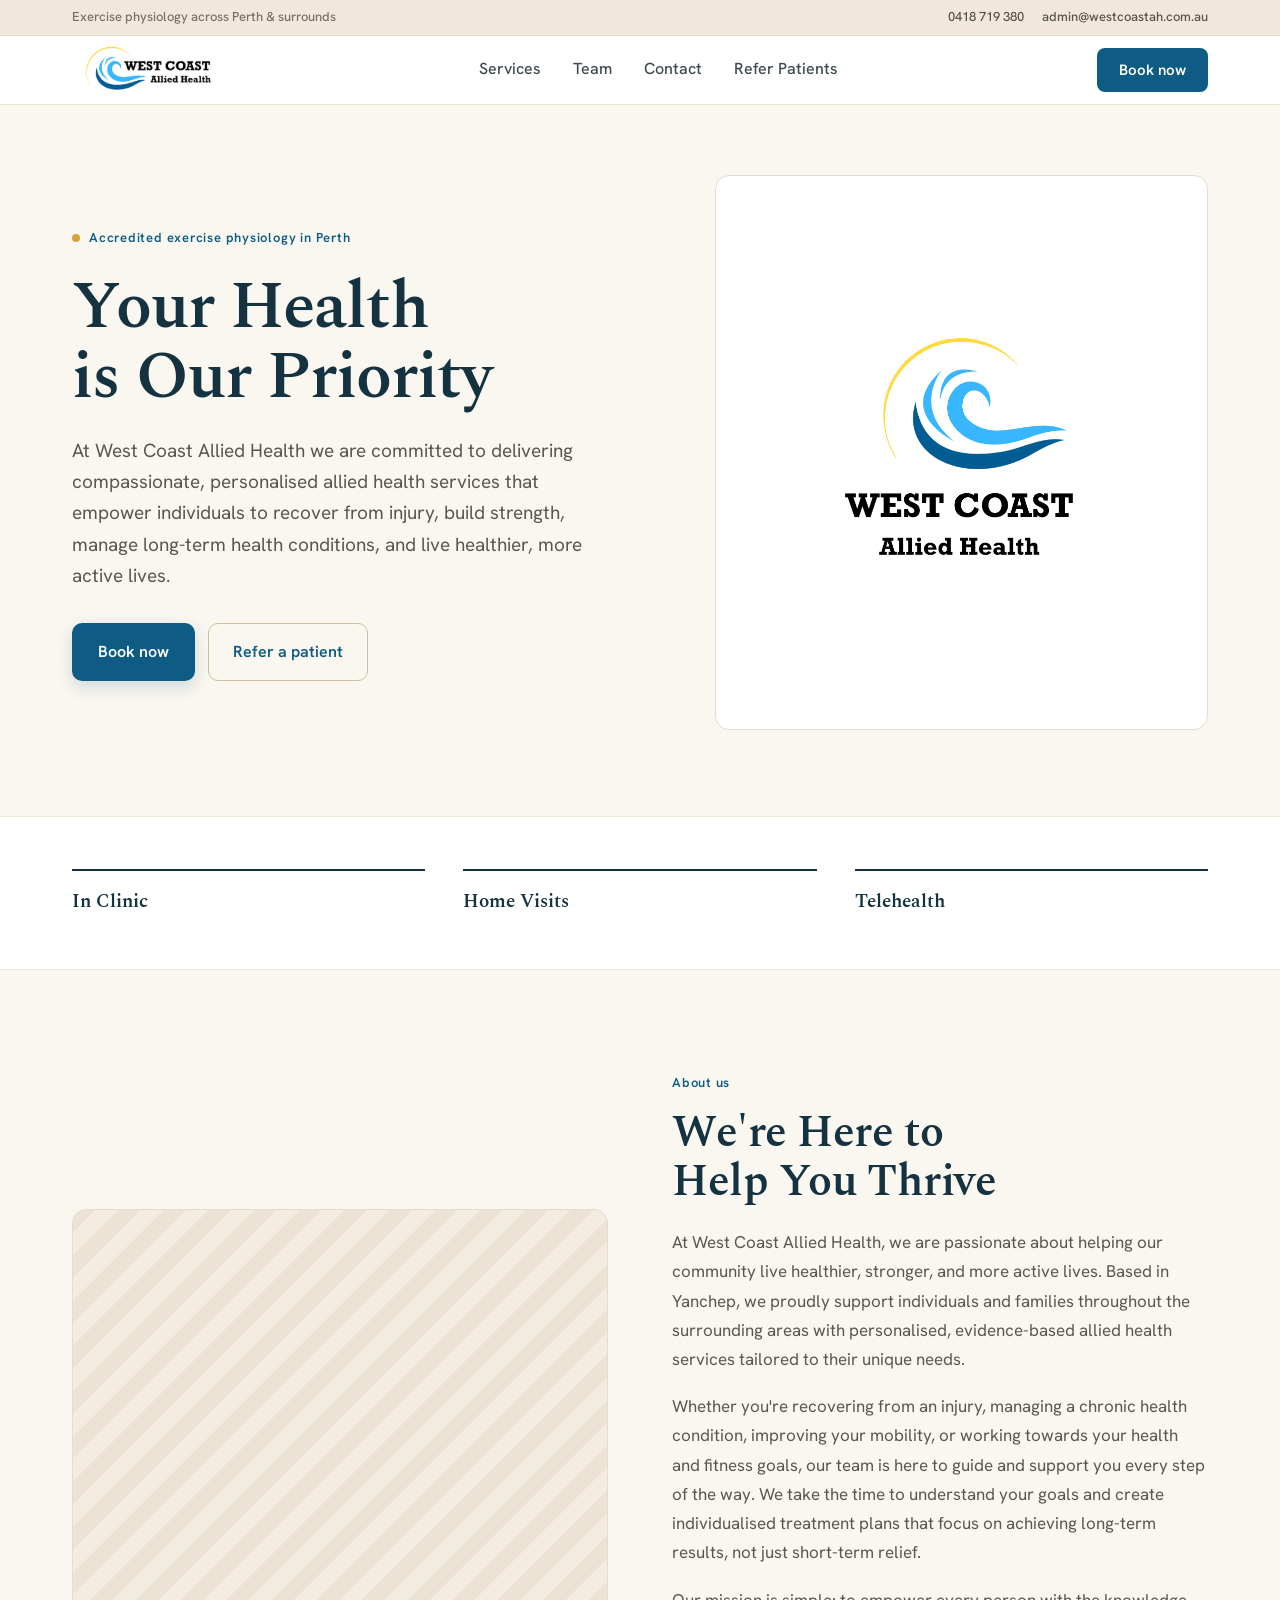
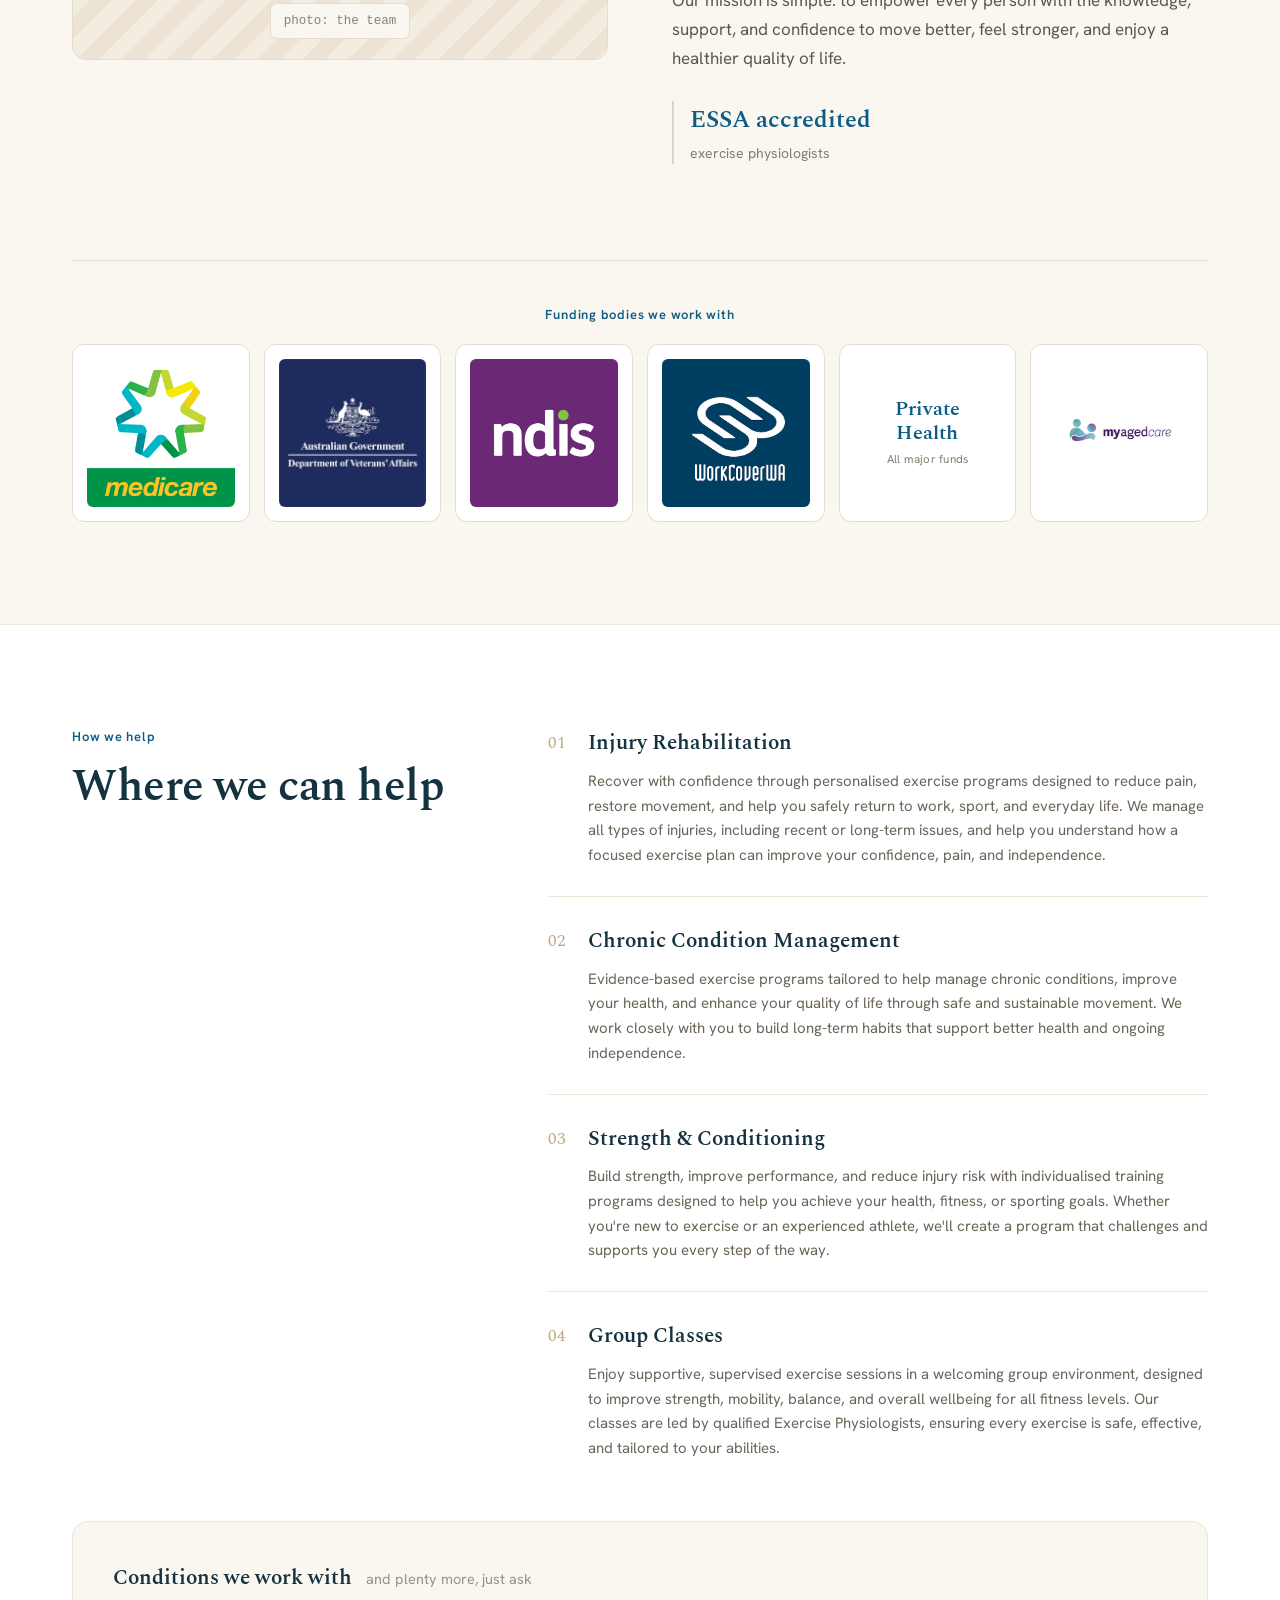
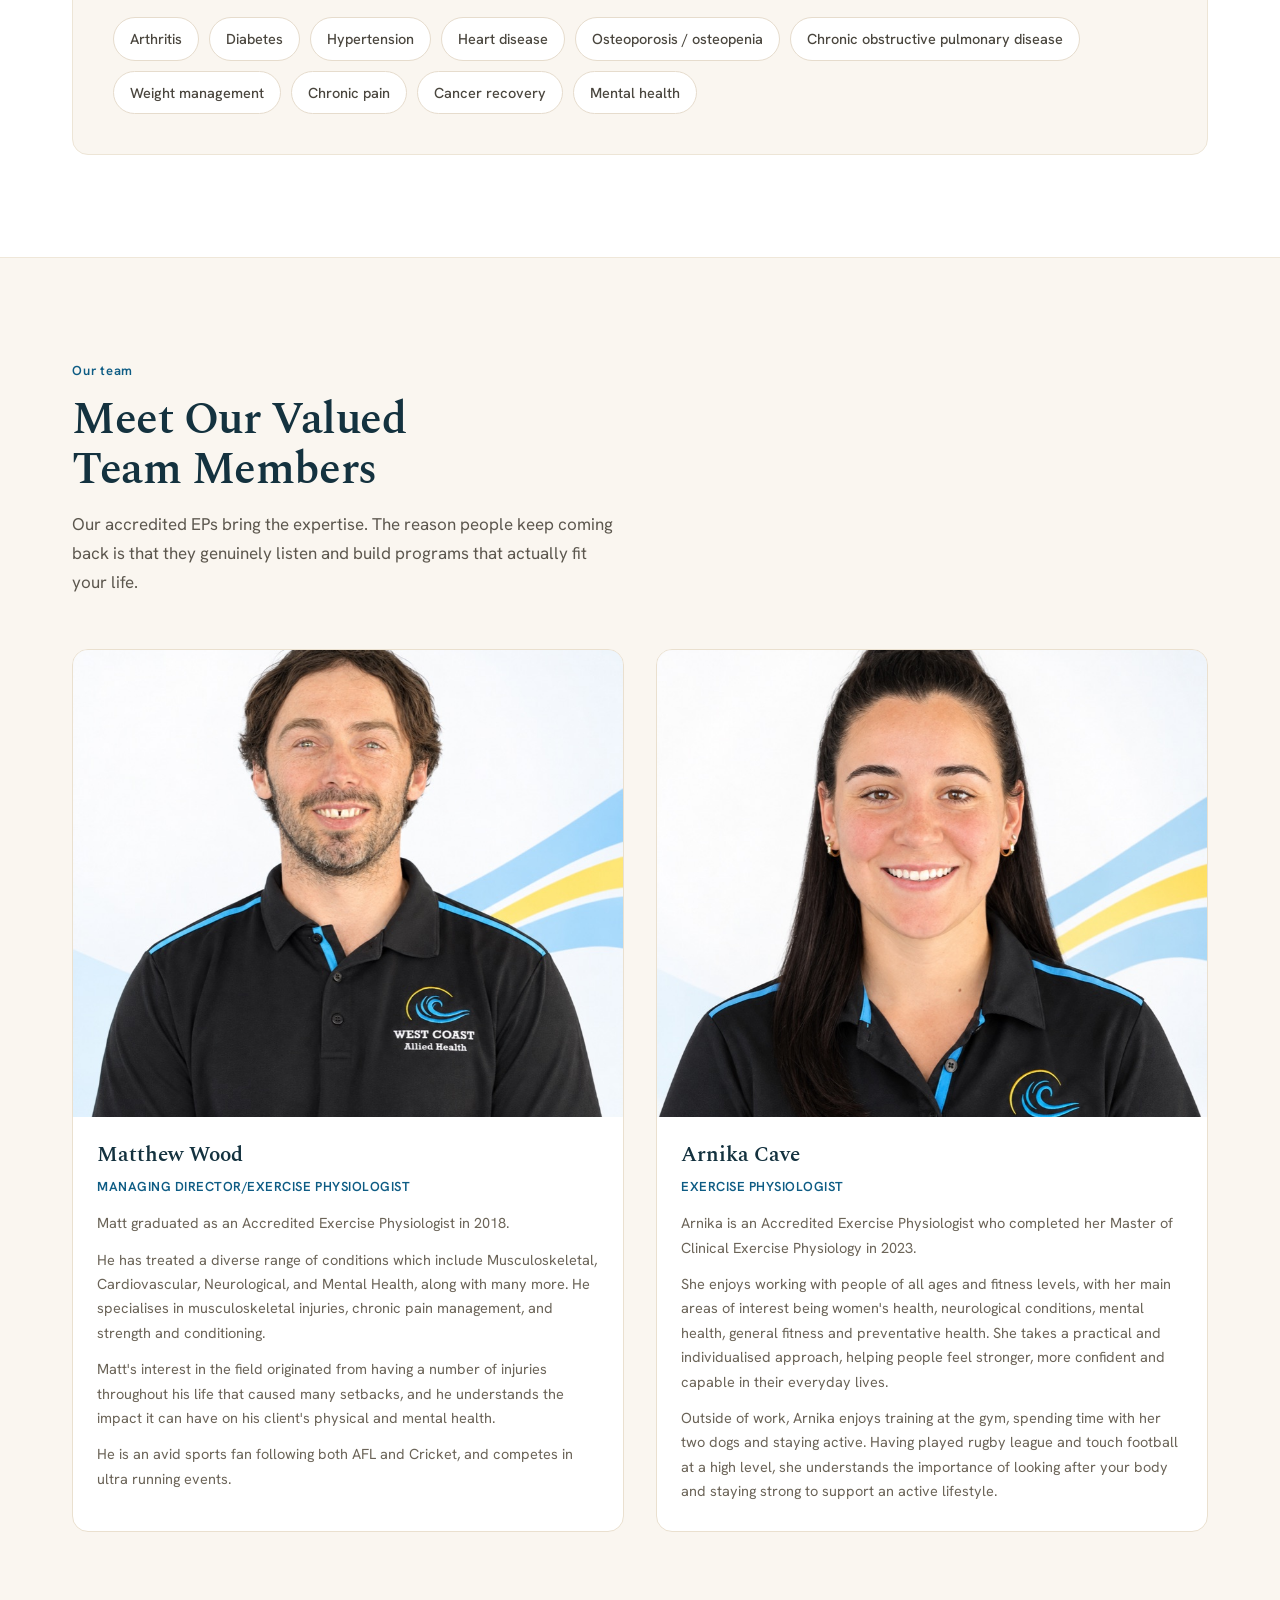
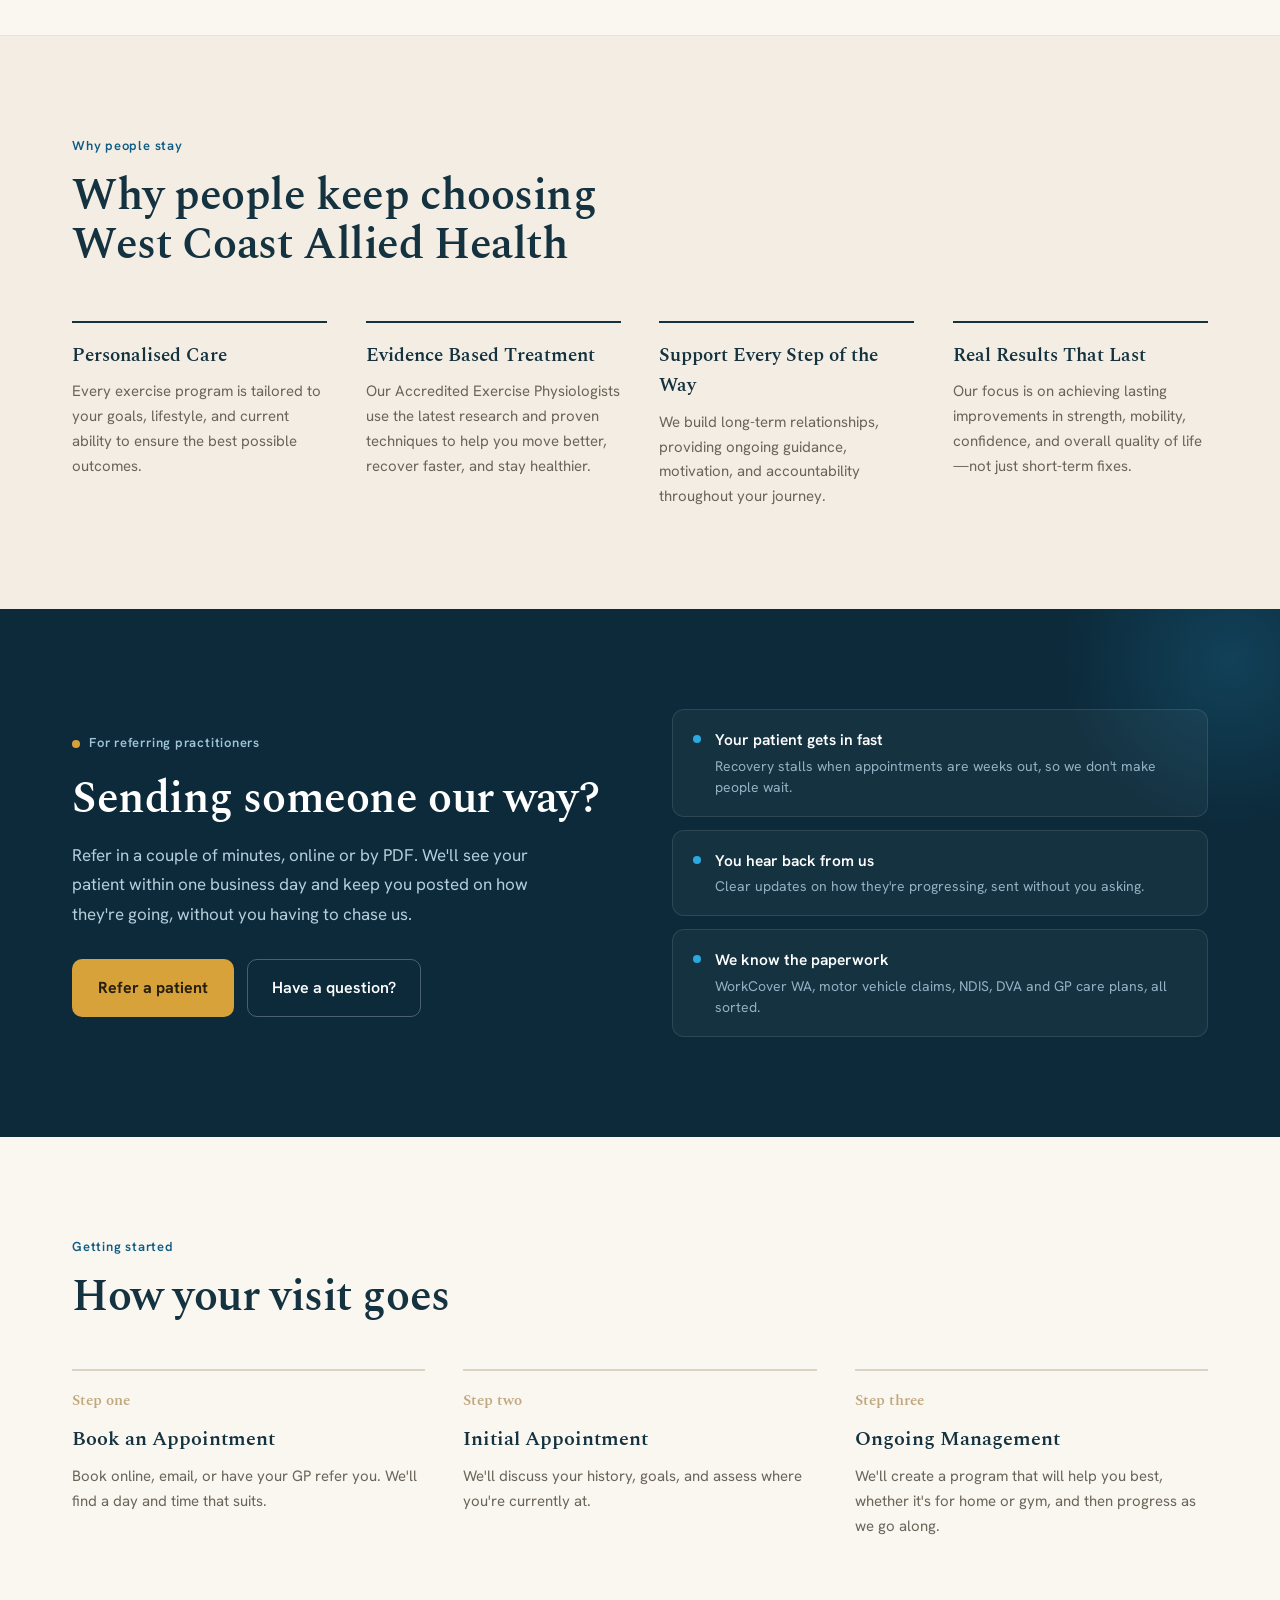
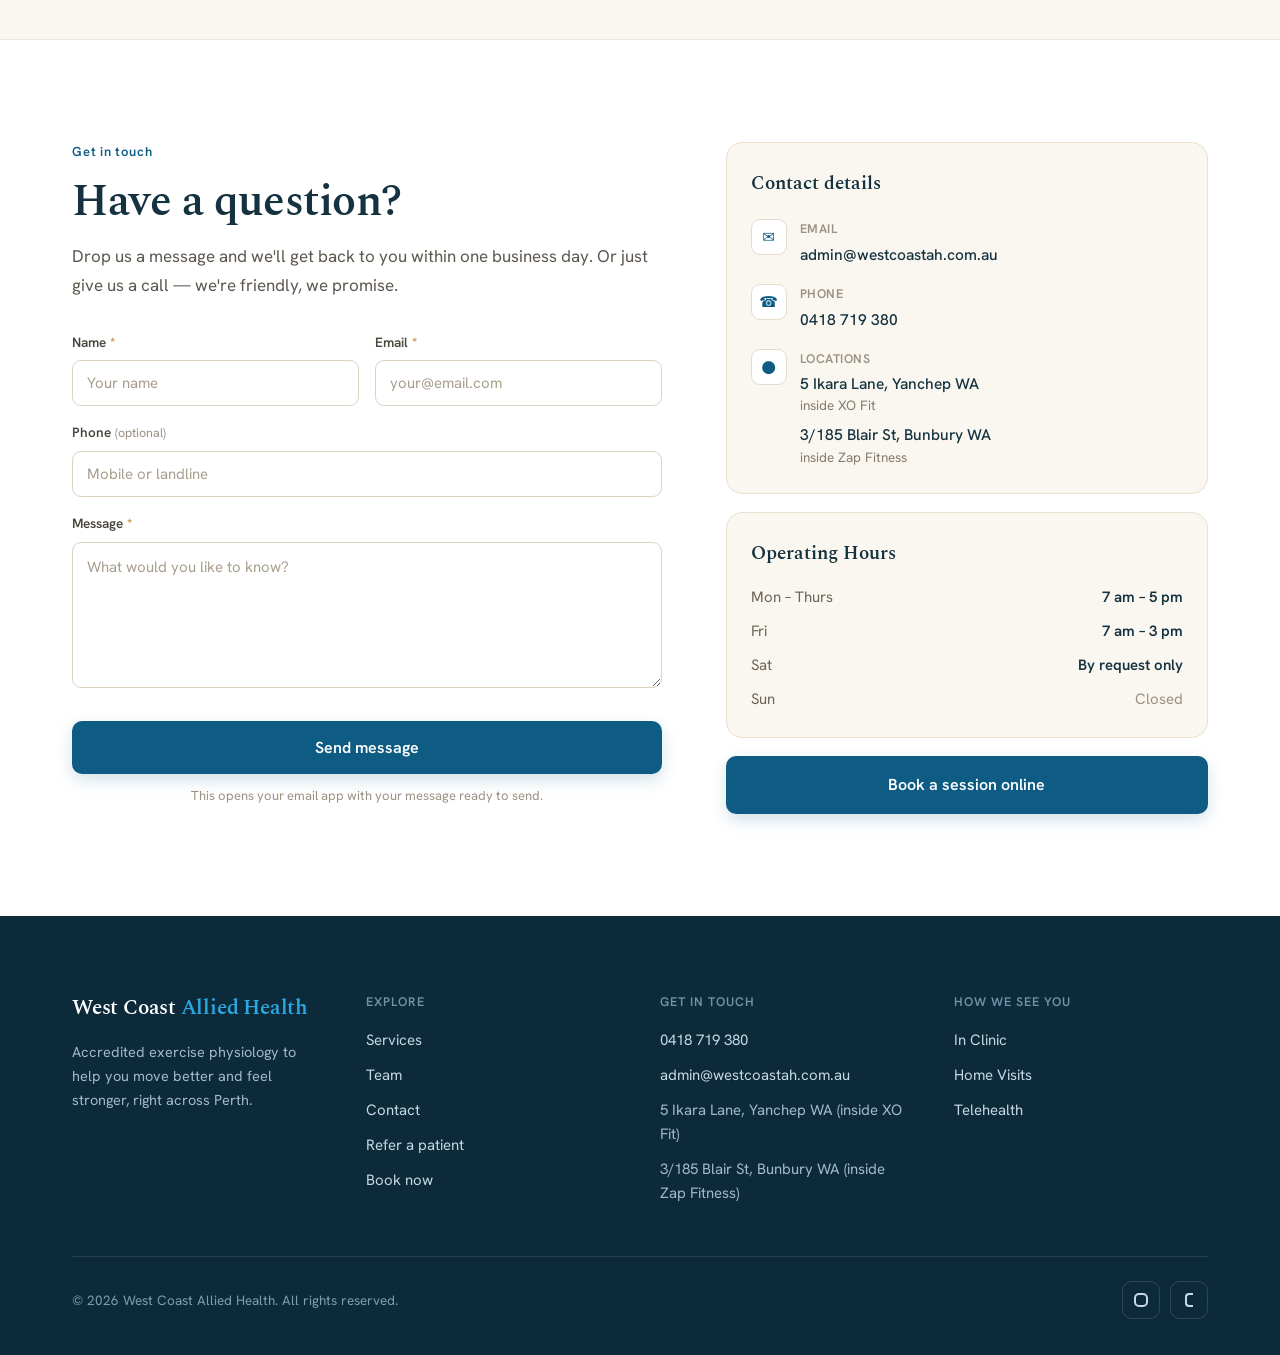
==== index.html @ 13e38021 "Add team photos, Arnika Cave's bio and updated staff titles Co-Authored-By: Claude Opus 5.5 <noreply" ====
<!DOCTYPE html>
<html lang="en">
<head>
<meta charset="utf-8">
<meta name="viewport" content="width=device-width, initial-scale=1">
<title>West Coast Allied Health | Exercise Physiology Perth</title>
<meta name="description" content="Accredited exercise physiology across Perth &amp; surrounds. Injury rehabilitation, chronic condition management, strength &amp; conditioning, and group classes. In clinic, at your place, or telehealth.">
<link rel="preconnect" href="https://fonts.googleapis.com">
<link rel="preconnect" href="https://fonts.gstatic.com" crossorigin>
<link href="https://fonts.googleapis.com/css2?family=Spectral:wght@400;500;600;700&family=Hanken+Grotesk:wght@400;500;600;700&display=swap" rel="stylesheet">
<style>
  *{box-sizing:border-box;}
  html{scroll-behavior:smooth;scroll-padding-top:100px;-webkit-text-size-adjust:100%;}
  body{margin:0;font-family:'Hanken Grotesk',system-ui,sans-serif;color:#14323F;background:#FAF6F0;line-height:1.6;overflow-x:clip;}
  ::selection{background:#E7D8BF;}

  /* ── HEADER ── */
  #site-header{position:sticky;top:0;z-index:100;background:#fff;transition:box-shadow .3s ease;}
  #site-header.scrolled{box-shadow:0 4px 28px rgba(20,40,55,.1);}

  /* Topbar */
  #topbar{background:#F0E8DA;border-bottom:1px solid #E6DCCD;overflow:hidden;max-height:38px;opacity:1;transition:max-height .35s ease,opacity .3s ease;}
  #site-header.scrolled #topbar{max-height:0;opacity:0;}
  .topbar-inner{display:flex;}
  @media(max-width:620px){.topbar-inner{justify-content:center;}.topbar-loc{display:none;}}

  /* Nav bar */
  #nav-bar{border-bottom:1px solid #EAE0CF;}
  .nav-inner{max-width:1180px;margin:0 auto;padding:0 22px;display:flex;align-items:center;justify-content:space-between;height:68px;gap:16px;}

  /* Desktop links */
  .nav-links{display:flex;align-items:center;gap:clamp(20px,2.5vw,38px);}
  .nav-link{text-decoration:none;color:#3D4A4F;font-weight:500;font-size:16px;transition:color .15s ease;position:relative;padding-bottom:3px;}
  .nav-link::after{content:'';position:absolute;bottom:0;left:0;right:0;height:2px;background:#0E5C84;transform:scaleX(0);transform-origin:left;transition:transform .2s ease;}
  .nav-link:hover{color:#0E5C84;}
  .nav-link:hover::after,.nav-link.active::after{transform:scaleX(1);}
  .nav-link.active{color:#0E5C84;font-weight:600;}

  /* Book button (desktop) */
  .nav-book-btn{display:inline-flex;align-items:center;background:#0E5C84;color:#fff !important;padding:10px 22px;border-radius:8px;font-weight:600;font-size:15px;text-decoration:none;transition:background .2s ease,transform .15s ease;white-space:nowrap;}
  .nav-book-btn:hover{background:#0B4A6B;transform:translateY(-1px);}

  /* Burger button */
  .nav-burger{display:none;flex-direction:column;justify-content:center;gap:5px;width:42px;height:42px;border:1px solid #DDD3C2;border-radius:9px;background:#FAF6F0;cursor:pointer;padding:0;transition:background .15s ease;}
  .nav-burger:hover{background:#F3ECE0;}
  .burger-bar{display:block;width:18px;height:2px;background:#14323F;border-radius:2px;margin:0 auto;transition:transform .25s cubic-bezier(.4,0,.2,1),opacity .2s ease;}
  #burger-btn[aria-expanded="true"] .burger-bar:nth-child(1){transform:translateY(7px) rotate(45deg);}
  #burger-btn[aria-expanded="true"] .burger-bar:nth-child(2){opacity:0;transform:scaleX(0);}
  #burger-btn[aria-expanded="true"] .burger-bar:nth-child(3){transform:translateY(-7px) rotate(-45deg);}

  /* Mobile dropdown menu */
  #mobile-menu{display:none;flex-direction:column;background:#fff;overflow:hidden;max-height:0;transition:max-height .38s cubic-bezier(.4,0,.2,1);}
  #mobile-menu.open{max-height:380px;}
  .mobile-link{display:block;text-decoration:none;color:#3D4A4F;font-weight:600;font-size:17px;padding:15px 22px;border-top:1px solid #F1EADD;transition:color .15s ease,background .15s ease;}
  .mobile-link:hover{color:#0E5C84;background:#FAF6F0;}
  .mobile-link.active{color:#0E5C84;}
  .mobile-book-wrap{padding:16px 22px 24px;border-top:1px solid #F1EADD;}
  .mobile-book-link{display:block;text-align:center;background:#0E5C84;color:#fff;padding:14px;border-radius:9px;font-weight:600;font-size:16px;text-decoration:none;transition:background .2s ease;}
  .mobile-book-link:hover{background:#0B4A6B;}

  @media(max-width:880px){
    .nav-links{display:none;}
    .nav-burger{display:flex;}
    .nav-book-btn{display:none;}
    #mobile-menu{display:flex;}
  }

  /* ── LAYOUT ── */
  .hero-grid{grid-template-columns:1.08fr 0.92fr;}
  @media(max-width:900px){.hero-grid{grid-template-columns:1fr;}}

  .split{grid-template-columns:1fr 1fr;}
  @media(max-width:860px){.split{grid-template-columns:1fr;}}

  .svc-grid{grid-template-columns:0.9fr 1.4fr;}
  @media(max-width:860px){.svc-grid{grid-template-columns:1fr;}}

  .contact-grid{grid-template-columns:1.1fr 0.9fr;}
  @media(max-width:820px){.contact-grid{grid-template-columns:1fr;}}

  .field-row-2{grid-template-columns:1fr 1fr;}
  @media(max-width:520px){.field-row-2{grid-template-columns:1fr;}}

  /* ── SCROLL REVEAL ── */
  .reveal{opacity:0;transform:translateY(28px);}
  .reveal.in-view{opacity:1;transform:translateY(0);transition:opacity .8s cubic-bezier(.16,.8,.24,1),transform .8s cubic-bezier(.16,.8,.24,1);}
  .reveal-item{opacity:0;transform:translateY(20px);transition:opacity .6s cubic-bezier(.16,.8,.24,1),transform .6s cubic-bezier(.16,.8,.24,1);}
  .reveal.in-view .reveal-item{opacity:1;transform:translateY(0);}
  .reveal.in-view .reveal-item:nth-child(1){transition-delay:.05s;}
  .reveal.in-view .reveal-item:nth-child(2){transition-delay:.14s;}
  .reveal.in-view .reveal-item:nth-child(3){transition-delay:.23s;}
  .reveal.in-view .reveal-item:nth-child(4){transition-delay:.32s;}
  .reveal.in-view .reveal-item:nth-child(5){transition-delay:.41s;}
  .reveal.in-view .reveal-item:nth-child(6){transition-delay:.5s;}
  @media(prefers-reduced-motion:reduce){.reveal,.reveal-item{opacity:1!important;transform:none!important;transition:none!important;}}

  /* ── INTERACTIVE CARD LIFT ── */
  .card-lift{transition:transform .28s cubic-bezier(.16,.8,.24,1),box-shadow .28s ease,border-color .28s ease;}
  .card-lift:hover{transform:translateY(-5px);box-shadow:0 16px 32px rgba(20,40,55,.1);border-color:#D9CBAE;}
  .tag-lift{transition:transform .2s ease,background .2s ease,border-color .2s ease;}
  .tag-lift:hover{transform:translateY(-2px);background:#F3ECE0;border-color:#CDBFA6;}
  .funding-grid{display:grid;grid-template-columns:repeat(6,1fr);gap:14px;}
  .funding-cell{display:flex;align-items:center;justify-content:center;aspect-ratio:1/1;padding:14px;background:#fff;border:1px solid #E6DCCD;border-radius:12px;overflow:hidden;}
  .funding-cell img{width:100%;height:100%;object-fit:contain;display:block;border-radius:6px;}
  @media(max-width:860px){.funding-grid{grid-template-columns:repeat(3,1fr);}}
  @media(max-width:480px){.funding-grid{grid-template-columns:repeat(2,1fr);gap:10px;}}
  .badge-lift{transition:transform .2s ease,box-shadow .2s ease,border-color .2s ease;}
  .badge-lift:hover{transform:translateY(-2px);box-shadow:0 8px 18px rgba(20,40,55,.08);border-color:#CDBFA6;}

  /* ── FORMS ── */
  input:focus,select:focus,textarea:focus{border-color:#0E5C84!important;box-shadow:0 0 0 3px rgba(14,92,132,.12)!important;outline:none;}
  input::placeholder,textarea::placeholder{color:#A89E8D;}

  /* ── HOVER UTILITIES ── */
  a.h-blue:hover{color:#0E5C84 !important;}
  a.h-white:hover{color:#fff !important;}
  a.h-cta-primary:hover{background:#0B4A6B !important;transform:translateY(-2px);box-shadow:0 12px 24px rgba(14,92,132,.24) !important;}
  a.h-cta-secondary:hover{background:#F3ECE0 !important;border-color:#0E5C84 !important;}
  a.h-gold-btn:hover{transform:translateY(-2px);filter:brightness(1.05);}
  a.h-ghost-dark:hover{background:rgba(255,255,255,.07) !important;border-color:rgba(255,255,255,.5) !important;}
  a.h-social:hover{background:rgba(255,255,255,.08) !important;}
  a.h-topbar-phone:hover{color:#0E5C84 !important;}
  button.h-submit:hover{background:#0B4A6B !important;transform:translateY(-1px);box-shadow:0 12px 24px rgba(14,92,132,.24) !important;}
</style>
</head>
<body>
<div id="top">

<!-- ============ SITE HEADER ============ -->
<header id="site-header">
  <div id="topbar">
    <div class="topbar-inner" style="max-width:1180px;margin:0 auto;padding:7px 22px;align-items:center;justify-content:space-between;gap:16px;font-size:13px;color:#7A7164;">
      <span class="topbar-loc" style="font-weight:500;">Exercise physiology across Perth &amp; surrounds</span>
      <span style="display:flex;gap:18px;align-items:center;"><a href="tel:0418719380" class="h-topbar-phone" style="color:#5C5347;text-decoration:none;font-weight:500;transition:color .15s ease;">0418 719 380</a><a href="mailto:admin@westcoastah.com.au" class="h-topbar-phone" style="color:#5C5347;text-decoration:none;font-weight:500;transition:color .15s ease;">admin@westcoastah.com.au</a></span>
    </div>
  </div>
  <div id="nav-bar">
    <div class="nav-inner">
      <a href="#top" style="display:flex;align-items:center;text-decoration:none;flex-shrink:0;">
        <img src="assets/logo-horizontal.png" alt="West Coast Allied Health" style="height:64px;width:auto;display:block;" />
      </a>
      <nav class="nav-links" aria-label="Site navigation">
        <a href="#services" class="nav-link">Services</a>
        <a href="#team" class="nav-link">Team</a>
        <a href="#contact" class="nav-link">Contact</a>
        <a href="refer.html" class="nav-link">Refer Patients</a>
      </nav>
      <div style="display:flex;align-items:center;gap:10px;">
        <a href="https://www.halaxy.com/book/appointment/west-coast-allied-health-yanchep/location/1312497" target="_blank" rel="noopener" class="nav-book-btn">Book now</a>
        <button id="burger-btn" aria-label="Open menu" aria-expanded="false" class="nav-burger">
          <span class="burger-bar"></span>
          <span class="burger-bar"></span>
          <span class="burger-bar"></span>
        </button>
      </div>
    </div>
  </div>
  <div id="mobile-menu" aria-hidden="true">
    <a href="#services" class="mobile-link">Services</a>
    <a href="#team" class="mobile-link">Team</a>
    <a href="#contact" class="mobile-link">Contact</a>
    <a href="refer.html" class="mobile-link">Refer Patients</a>
    <div class="mobile-book-wrap">
      <a href="https://www.halaxy.com/book/appointment/west-coast-allied-health-yanchep/location/1312497" target="_blank" rel="noopener" class="mobile-book-link">Book now</a>
    </div>
  </div>
</header>

<!-- ============ HERO ============ -->
<section style="background:#FAF6F0;">
  <div style="max-width:1180px;margin:0 auto;padding:clamp(36px,5.5vw,72px) 22px clamp(48px,7vw,86px);">
    <div class="hero-grid" style="display:grid;gap:clamp(34px,5vw,68px);align-items:center;">
      <div>
        <div style="display:inline-flex;align-items:center;gap:9px;margin-bottom:24px;">
          <span style="width:8px;height:8px;border-radius:50%;background:#D8A23A;display:block;"></span>
          <span style="font-size:13px;font-weight:600;letter-spacing:.06em;color:#0E5C84;">Accredited exercise physiology in Perth</span>
        </div>
        <h1 style="font-family:'Spectral',Georgia,serif;font-weight:600;font-size:clamp(38px,5.8vw,66px);line-height:1.06;letter-spacing:-0.015em;margin:0 0 22px;color:#14323F;text-wrap:balance;">Your Health is Our Priority</h1>
        <p style="font-size:clamp(17px,1.5vw,19px);line-height:1.65;color:#5C574E;margin:0 0 32px;max-width:520px;text-wrap:pretty;">At West Coast Allied Health we are committed to delivering compassionate, personalised allied health services that empower individuals to recover from injury, build strength, manage long-term health conditions, and live healthier, more active lives.</p>
        <div style="display:flex;flex-wrap:wrap;gap:13px;">
          <a href="https://www.halaxy.com/book/appointment/west-coast-allied-health-yanchep/location/1312497" target="_blank" rel="noopener" class="h-cta-primary" style="display:inline-flex;align-items:center;gap:9px;background:#0E5C84;color:#fff;padding:15px 26px;border-radius:10px;font-weight:600;font-size:16px;text-decoration:none;box-shadow:0 6px 16px rgba(14,92,132,.18);transition:background .2s ease,transform .15s ease,box-shadow .2s ease;">Book now</a>
          <a href="refer.html" class="h-cta-secondary" style="display:inline-flex;align-items:center;gap:9px;background:transparent;color:#0E5C84;padding:15px 24px;border-radius:10px;font-weight:600;font-size:16px;text-decoration:none;border:1px solid #CDBFA6;transition:background .2s ease,border-color .2s ease;">Refer a patient</a>
        </div>
      </div>
      <div>
        <div style="aspect-ratio:4/4.5;border-radius:14px;overflow:hidden;background:#fff;border:1px solid #E6DCCD;display:flex;align-items:center;justify-content:center;">
          <img src="assets/logo-centred.png" alt="West Coast Allied Health" style="width:64%;height:auto;display:block;" />
        </div>
      </div>
    </div>
  </div>
</section>

<!-- ============ WAYS WE SEE YOU ============ -->
<section style="background:#fff;border-top:1px solid #EFE7D9;border-bottom:1px solid #EFE7D9;">
  <div class="reveal" style="max-width:1180px;margin:0 auto;padding:clamp(34px,4.5vw,52px) 22px;display:grid;grid-template-columns:repeat(auto-fit,minmax(240px,1fr));gap:clamp(20px,3vw,44px);">
    <div class="reveal-item" style="border-top:2px solid #14323F;padding-top:16px;">
      <div style="font-family:'Spectral',Georgia,serif;font-weight:600;font-size:19px;color:#14323F;">In Clinic</div>
    </div>
    <div class="reveal-item" style="border-top:2px solid #14323F;padding-top:16px;">
      <div style="font-family:'Spectral',Georgia,serif;font-weight:600;font-size:19px;color:#14323F;">Home Visits</div>
    </div>
    <div class="reveal-item" style="border-top:2px solid #14323F;padding-top:16px;">
      <div style="font-family:'Spectral',Georgia,serif;font-weight:600;font-size:19px;color:#14323F;">Telehealth</div>
    </div>
  </div>
</section>

<!-- ============ ABOUT ============ -->
<section id="about" style="background:#FAF6F0;">
  <div class="reveal" style="max-width:1180px;margin:0 auto;padding:clamp(56px,8vw,104px) 22px;">
    <div class="split" style="display:grid;gap:clamp(36px,5vw,72px);align-items:center;">
      <div>
        <div style="aspect-ratio:5/4.2;border-radius:14px;overflow:hidden;background:repeating-linear-gradient(135deg,#ECE3D5 0 16px,#F3ECE0 16px 32px);border:1px solid #E6DCCD;display:flex;align-items:flex-end;justify-content:center;">
          <span style="font-family:ui-monospace,'SF Mono',Menlo,monospace;font-size:12.5px;color:#8C8270;background:#FAF6F0;border:1px solid #E6DCCD;padding:7px 13px;border-radius:7px;margin-bottom:20px;">photo: the team</span>
        </div>
      </div>
      <div>
        <div style="font-size:13px;font-weight:600;letter-spacing:.06em;color:#0E5C84;margin-bottom:14px;">About us</div>
        <h2 style="font-family:'Spectral',Georgia,serif;font-weight:600;font-size:clamp(29px,3.6vw,44px);line-height:1.12;letter-spacing:-0.01em;margin:0 0 22px;color:#14323F;text-wrap:balance;">We're Here to Help You Thrive</h2>
        <p style="font-size:17px;line-height:1.72;color:#5C574E;margin:0 0 18px;text-wrap:pretty;">At West Coast Allied Health, we are passionate about helping our community live healthier, stronger, and more active lives. Based in Yanchep, we proudly support individuals and families throughout the surrounding areas with personalised, evidence-based allied health services tailored to their unique needs.</p>
        <p style="font-size:17px;line-height:1.72;color:#5C574E;margin:0 0 18px;text-wrap:pretty;">Whether you're recovering from an injury, managing a chronic health condition, improving your mobility, or working towards your health and fitness goals, our team is here to guide and support you every step of the way. We take the time to understand your goals and create individualised treatment plans that focus on achieving long-term results, not just short-term relief.</p>
        <p style="font-size:17px;line-height:1.72;color:#5C574E;margin:0 0 28px;text-wrap:pretty;">Our mission is simple: to empower every person with the knowledge, support, and confidence to move better, feel stronger, and enjoy a healthier quality of life.</p>
        <div style="border-left:2px solid #DDD3C2;padding-left:16px;margin-bottom:32px;display:inline-block;"><div style="font-family:'Spectral',Georgia,serif;font-weight:600;font-size:24px;color:#0E5C84;">ESSA accredited</div><div style="font-size:14px;color:#847C6F;margin-top:2px;">exercise physiologists</div></div>
      </div>
    </div>
    <div class="reveal" style="margin-top:clamp(40px,5vw,64px);padding-top:clamp(32px,4vw,44px);border-top:1px solid #E6DCCD;">
      <div style="font-size:13px;font-weight:600;letter-spacing:.06em;color:#0E5C84;margin-bottom:18px;text-align:center;">Funding bodies we work with</div>
      <div class="funding-grid">
        <div class="funding-cell badge-lift"><img src="assets/funding/medicare.png" alt="Medicare" loading="lazy"></div>
        <div class="funding-cell badge-lift"><img src="assets/funding/dva.jpg" alt="Department of Veterans' Affairs (DVA)" loading="lazy"></div>
        <div class="funding-cell badge-lift"><img src="assets/funding/ndis.jpg" alt="NDIS" loading="lazy"></div>
        <div class="funding-cell badge-lift"><img src="assets/funding/workcover.png" alt="WorkCover WA" loading="lazy"></div>
        <div class="funding-cell badge-lift" style="flex-direction:column;gap:6px;text-align:center;"><span style="font-family:'Spectral',Georgia,serif;font-weight:600;font-size:clamp(15px,1.6vw,21px);line-height:1.15;color:#0E5C84;">Private<br>Health</span><span style="font-size:11.5px;color:#847C6F;letter-spacing:.02em;">All major funds</span></div>
        <div class="funding-cell badge-lift"><img src="assets/funding/my-aged-care.jpg" alt="My Aged Care" loading="lazy"></div>
      </div>
    </div>
  </div>
</section>

<!-- ============ SERVICES ============ -->
<section id="services" style="background:#fff;border-top:1px solid #EFE7D9;">
  <div style="max-width:1180px;margin:0 auto;padding:clamp(56px,8vw,104px) 22px;">
    <div class="svc-grid reveal" style="display:grid;gap:clamp(28px,4vw,56px);align-items:start;">
      <div>
        <div style="font-size:13px;font-weight:600;letter-spacing:.06em;color:#0E5C84;margin-bottom:14px;">How we help</div>
        <h2 style="font-family:'Spectral',Georgia,serif;font-weight:600;font-size:clamp(29px,3.6vw,44px);line-height:1.12;letter-spacing:-0.01em;margin:0;color:#14323F;text-wrap:balance;">Where we can help</h2>
      </div>
      <div class="reveal">
        <div class="reveal-item" style="display:grid;grid-template-columns:auto 1fr;gap:22px;padding:0 0 28px;border-bottom:1px solid #EDE5D6;">
          <span style="font-family:'Spectral',Georgia,serif;font-size:17px;color:#C0A87E;padding-top:3px;">01</span>
          <div><h3 style="font-family:'Spectral',Georgia,serif;font-weight:600;font-size:21px;margin:0 0 8px;color:#14323F;">Injury Rehabilitation</h3><p style="font-size:15px;line-height:1.65;color:#6B6458;margin:0;">Recover with confidence through personalised exercise programs designed to reduce pain, restore movement, and help you safely return to work, sport, and everyday life. We manage all types of injuries, including recent or long-term issues, and help you understand how a focused exercise plan can improve your confidence, pain, and independence.</p></div>
        </div>
        <div class="reveal-item" style="display:grid;grid-template-columns:auto 1fr;gap:22px;padding:28px 0;border-bottom:1px solid #EDE5D6;">
          <span style="font-family:'Spectral',Georgia,serif;font-size:17px;color:#C0A87E;padding-top:3px;">02</span>
          <div><h3 style="font-family:'Spectral',Georgia,serif;font-weight:600;font-size:21px;margin:0 0 8px;color:#14323F;">Chronic Condition Management</h3><p style="font-size:15px;line-height:1.65;color:#6B6458;margin:0;">Evidence-based exercise programs tailored to help manage chronic conditions, improve your health, and enhance your quality of life through safe and sustainable movement. We work closely with you to build long-term habits that support better health and ongoing independence.</p></div>
        </div>
        <div class="reveal-item" style="display:grid;grid-template-columns:auto 1fr;gap:22px;padding:28px 0;border-bottom:1px solid #EDE5D6;">
          <span style="font-family:'Spectral',Georgia,serif;font-size:17px;color:#C0A87E;padding-top:3px;">03</span>
          <div><h3 style="font-family:'Spectral',Georgia,serif;font-weight:600;font-size:21px;margin:0 0 8px;color:#14323F;">Strength &amp; Conditioning</h3><p style="font-size:15px;line-height:1.65;color:#6B6458;margin:0;">Build strength, improve performance, and reduce injury risk with individualised training programs designed to help you achieve your health, fitness, or sporting goals. Whether you're new to exercise or an experienced athlete, we'll create a program that challenges and supports you every step of the way.</p></div>
        </div>
        <div class="reveal-item" style="display:grid;grid-template-columns:auto 1fr;gap:22px;padding:28px 0 0;">
          <span style="font-family:'Spectral',Georgia,serif;font-size:17px;color:#C0A87E;padding-top:3px;">04</span>
          <div><h3 style="font-family:'Spectral',Georgia,serif;font-weight:600;font-size:21px;margin:0 0 8px;color:#14323F;">Group Classes</h3><p style="font-size:15px;line-height:1.65;color:#6B6458;margin:0;">Enjoy supportive, supervised exercise sessions in a welcoming group environment, designed to improve strength, mobility, balance, and overall wellbeing for all fitness levels. Our classes are led by qualified Exercise Physiologists, ensuring every exercise is safe, effective, and tailored to your abilities.</p></div>
        </div>
      </div>
    </div>
    <div class="reveal" style="margin-top:clamp(44px,5vw,60px);background:#FAF6F0;border:1px solid #EDE5D6;border-radius:16px;padding:clamp(28px,4vw,40px);">
      <div style="display:flex;flex-wrap:wrap;align-items:baseline;gap:6px 14px;margin-bottom:22px;">
        <h3 style="font-family:'Spectral',Georgia,serif;font-weight:600;font-size:21px;margin:0;color:#14323F;">Conditions we work with</h3>
        <span style="font-size:14.5px;color:#9A9183;">and plenty more, just ask</span>
      </div>
      <div style="display:flex;flex-wrap:wrap;gap:10px;">
        <span class="tag-lift" style="background:#fff;border:1px solid #E6DCCD;color:#4A463E;font-size:14.5px;font-weight:500;padding:9px 16px;border-radius:100px;display:inline-block;">Arthritis</span>
        <span class="tag-lift" style="background:#fff;border:1px solid #E6DCCD;color:#4A463E;font-size:14.5px;font-weight:500;padding:9px 16px;border-radius:100px;display:inline-block;">Diabetes</span>
        <span class="tag-lift" style="background:#fff;border:1px solid #E6DCCD;color:#4A463E;font-size:14.5px;font-weight:500;padding:9px 16px;border-radius:100px;display:inline-block;">Hypertension</span>
        <span class="tag-lift" style="background:#fff;border:1px solid #E6DCCD;color:#4A463E;font-size:14.5px;font-weight:500;padding:9px 16px;border-radius:100px;display:inline-block;">Heart disease</span>
        <span class="tag-lift" style="background:#fff;border:1px solid #E6DCCD;color:#4A463E;font-size:14.5px;font-weight:500;padding:9px 16px;border-radius:100px;display:inline-block;">Osteoporosis / osteopenia</span>
        <span class="tag-lift" style="background:#fff;border:1px solid #E6DCCD;color:#4A463E;font-size:14.5px;font-weight:500;padding:9px 16px;border-radius:100px;display:inline-block;">Chronic obstructive pulmonary disease</span>
        <span class="tag-lift" style="background:#fff;border:1px solid #E6DCCD;color:#4A463E;font-size:14.5px;font-weight:500;padding:9px 16px;border-radius:100px;display:inline-block;">Weight management</span>
        <span class="tag-lift" style="background:#fff;border:1px solid #E6DCCD;color:#4A463E;font-size:14.5px;font-weight:500;padding:9px 16px;border-radius:100px;display:inline-block;">Chronic pain</span>
        <span class="tag-lift" style="background:#fff;border:1px solid #E6DCCD;color:#4A463E;font-size:14.5px;font-weight:500;padding:9px 16px;border-radius:100px;display:inline-block;">Cancer recovery</span>
        <span class="tag-lift" style="background:#fff;border:1px solid #E6DCCD;color:#4A463E;font-size:14.5px;font-weight:500;padding:9px 16px;border-radius:100px;display:inline-block;">Mental health</span>
      </div>
    </div>
  </div>
</section>

<!-- ============ TEAM ============ -->
<section id="team" style="background:#FAF6F0;border-top:1px solid #EFE7D9;">
  <div style="max-width:1180px;margin:0 auto;padding:clamp(56px,8vw,104px) 22px;">
    <div class="reveal" style="max-width:560px;margin-bottom:clamp(34px,5vw,52px);">
      <div style="font-size:13px;font-weight:600;letter-spacing:.06em;color:#0E5C84;margin-bottom:14px;">Our team</div>
      <h2 style="font-family:'Spectral',Georgia,serif;font-weight:600;font-size:clamp(29px,3.6vw,44px);line-height:1.12;letter-spacing:-0.01em;margin:0 0 16px;color:#14323F;text-wrap:balance;">Meet Our Valued Team Members</h2>
      <p style="font-size:17px;line-height:1.7;color:#5C574E;margin:0;text-wrap:pretty;">Our accredited EPs bring the expertise. The reason people keep coming back is that they genuinely listen and build programs that actually fit your life.</p>
    </div>
    <div class="reveal" style="display:grid;grid-template-columns:repeat(auto-fit,minmax(280px,1fr));gap:clamp(20px,3vw,32px);">
      <!-- EP Card 1 -->
      <div class="reveal-item card-lift" style="background:#fff;border:1px solid #EAE0CF;border-radius:16px;overflow:hidden;">
        <div style="aspect-ratio:4/3.4;background:#ECE3D5;">
          <img src="assets/team/matthew-wood.jpg" alt="Matthew Wood, Managing Director and Exercise Physiologist" loading="lazy" style="display:block;width:100%;height:100%;object-fit:cover;object-position:center 20%;">
        </div>
        <div style="padding:22px 24px 28px;">
          <div style="font-family:'Spectral',Georgia,serif;font-weight:600;font-size:21px;color:#14323F;margin-bottom:4px;">Matthew Wood</div>
          <div style="font-size:13px;font-weight:600;letter-spacing:.04em;color:#0E5C84;text-transform:uppercase;margin-bottom:14px;">Managing Director/Exercise Physiologist</div>
          <p style="font-size:14.5px;line-height:1.68;color:#6B6458;margin:0 0 12px;">Matt graduated as an Accredited Exercise Physiologist in 2018.</p>
          <p style="font-size:14.5px;line-height:1.68;color:#6B6458;margin:0 0 12px;">He has treated a diverse range of conditions which include Musculoskeletal, Cardiovascular, Neurological, and Mental Health, along with many more. He specialises in musculoskeletal injuries, chronic pain management, and strength and conditioning.</p>
          <p style="font-size:14.5px;line-height:1.68;color:#6B6458;margin:0 0 12px;">Matt's interest in the field originated from having a number of injuries throughout his life that caused many setbacks, and he understands the impact it can have on his client's physical and mental health.</p>
          <p style="font-size:14.5px;line-height:1.68;color:#6B6458;margin:0;">He is an avid sports fan following both AFL and Cricket, and competes in ultra running events.</p>
        </div>
      </div>
      <!-- EP Card 2 -->
      <div class="reveal-item card-lift" style="background:#fff;border:1px solid #EAE0CF;border-radius:16px;overflow:hidden;">
        <div style="aspect-ratio:4/3.4;background:#ECE3D5;">
          <img src="assets/team/arnika-cave.jpg" alt="Arnika Cave, Exercise Physiologist" loading="lazy" style="display:block;width:100%;height:100%;object-fit:cover;object-position:center 20%;">
        </div>
        <div style="padding:22px 24px 28px;">
          <div style="font-family:'Spectral',Georgia,serif;font-weight:600;font-size:21px;color:#14323F;margin-bottom:4px;">Arnika Cave</div>
          <div style="font-size:13px;font-weight:600;letter-spacing:.04em;color:#0E5C84;text-transform:uppercase;margin-bottom:14px;">Exercise Physiologist</div>
          <p style="font-size:14.5px;line-height:1.68;color:#6B6458;margin:0 0 12px;">Arnika is an Accredited Exercise Physiologist who completed her Master of Clinical Exercise Physiology in 2023.</p>
          <p style="font-size:14.5px;line-height:1.68;color:#6B6458;margin:0 0 12px;">She enjoys working with people of all ages and fitness levels, with her main areas of interest being women's health, neurological conditions, mental health, general fitness and preventative health. She takes a practical and individualised approach, helping people feel stronger, more confident and capable in their everyday lives.</p>
          <p style="font-size:14.5px;line-height:1.68;color:#6B6458;margin:0;">Outside of work, Arnika enjoys training at the gym, spending time with her two dogs and staying active. Having played rugby league and touch football at a high level, she understands the importance of looking after your body and staying strong to support an active lifestyle.</p>
        </div>
      </div>
    </div>
  </div>
</section>

<!-- ============ WHY PEOPLE STICK WITH US ============ -->
<section style="background:#F3EDE3;border-top:1px solid #EAE1D2;">
  <div style="max-width:1180px;margin:0 auto;padding:clamp(56px,8vw,100px) 22px;">
    <div class="reveal" style="max-width:560px;margin-bottom:clamp(34px,5vw,52px);">
      <div style="font-size:13px;font-weight:600;letter-spacing:.06em;color:#0E5C84;margin-bottom:14px;">Why people stay</div>
      <h2 style="font-family:'Spectral',Georgia,serif;font-weight:600;font-size:clamp(29px,3.6vw,44px);line-height:1.12;letter-spacing:-0.01em;margin:0;color:#14323F;text-wrap:balance;">Why people keep choosing West Coast Allied Health</h2>
    </div>
    <div class="reveal" style="display:grid;grid-template-columns:repeat(auto-fit,minmax(250px,1fr));gap:clamp(24px,3vw,40px);">
      <div class="reveal-item card-lift" style="border-top:2px solid #14323F;padding-top:18px;"><h3 style="font-family:'Spectral',Georgia,serif;font-weight:600;font-size:19px;margin:0 0 8px;color:#14323F;">Personalised Care</h3><p style="font-size:15px;line-height:1.65;color:#6B6458;margin:0;">Every exercise program is tailored to your goals, lifestyle, and current ability to ensure the best possible outcomes.</p></div>
      <div class="reveal-item card-lift" style="border-top:2px solid #14323F;padding-top:18px;"><h3 style="font-family:'Spectral',Georgia,serif;font-weight:600;font-size:19px;margin:0 0 8px;color:#14323F;">Evidence Based Treatment</h3><p style="font-size:15px;line-height:1.65;color:#6B6458;margin:0;">Our Accredited Exercise Physiologists use the latest research and proven techniques to help you move better, recover faster, and stay healthier.</p></div>
      <div class="reveal-item card-lift" style="border-top:2px solid #14323F;padding-top:18px;"><h3 style="font-family:'Spectral',Georgia,serif;font-weight:600;font-size:19px;margin:0 0 8px;color:#14323F;">Support Every Step of the Way</h3><p style="font-size:15px;line-height:1.65;color:#6B6458;margin:0;">We build long-term relationships, providing ongoing guidance, motivation, and accountability throughout your journey.</p></div>
      <div class="reveal-item card-lift" style="border-top:2px solid #14323F;padding-top:18px;"><h3 style="font-family:'Spectral',Georgia,serif;font-weight:600;font-size:19px;margin:0 0 8px;color:#14323F;">Real Results That Last</h3><p style="font-size:15px;line-height:1.65;color:#6B6458;margin:0;">Our focus is on achieving lasting improvements in strength, mobility, confidence, and overall quality of life—not just short-term fixes.</p></div>
    </div>
  </div>
</section>

<!-- ============ REFER A PATIENT ============ -->
<section id="refer" style="background:#0C2A3A;position:relative;overflow:hidden;">
  <div style="position:absolute;top:-120px;right:-120px;width:340px;height:340px;border-radius:50%;background:radial-gradient(circle,rgba(43,168,224,.18),transparent 70%);"></div>
  <div class="reveal" style="max-width:1180px;margin:0 auto;padding:clamp(54px,8vw,100px) 22px;position:relative;">
    <div class="split" style="display:grid;gap:clamp(36px,5vw,64px);align-items:center;">
      <div>
        <div style="display:inline-flex;align-items:center;gap:9px;margin-bottom:20px;">
          <span style="width:8px;height:8px;border-radius:50%;background:#D8A23A;display:block;"></span>
          <span style="font-size:13px;font-weight:600;letter-spacing:.06em;color:#9FC4D6;">For referring practitioners</span>
        </div>
        <h2 style="font-family:'Spectral',Georgia,serif;font-weight:600;font-size:clamp(29px,3.6vw,44px);line-height:1.12;letter-spacing:-0.01em;margin:0 0 18px;color:#fff;text-wrap:balance;">Sending someone our way?</h2>
        <p style="font-size:17px;line-height:1.72;color:#B6CEDB;margin:0 0 30px;max-width:480px;text-wrap:pretty;">Refer in a couple of minutes, online or by PDF. We'll see your patient within one business day and keep you posted on how they're going, without you having to chase us.</p>
        <div style="display:flex;flex-wrap:wrap;gap:13px;">
          <a href="refer.html" class="h-gold-btn" style="display:inline-flex;align-items:center;gap:9px;background:#D8A23A;color:#27200F;padding:15px 26px;border-radius:10px;font-weight:700;font-size:16px;text-decoration:none;transition:transform .15s ease,filter .2s ease;">Refer a patient</a>
          <a href="#contact" class="h-ghost-dark" style="display:inline-flex;align-items:center;gap:9px;background:transparent;color:#fff;padding:15px 24px;border-radius:10px;font-weight:600;font-size:16px;text-decoration:none;border:1px solid rgba(255,255,255,.26);transition:background .2s ease,border-color .2s ease;">Have a question?</a>
        </div>
      </div>
      <div class="reveal" style="display:flex;flex-direction:column;gap:13px;">
        <div class="reveal-item badge-lift" style="display:flex;align-items:flex-start;gap:14px;background:rgba(255,255,255,.04);border:1px solid rgba(255,255,255,.1);border-radius:12px;padding:18px 20px;"><span style="width:8px;height:8px;border-radius:50%;background:#2BA8E0;margin-top:7px;flex-shrink:0;display:block;"></span><div><div style="color:#fff;font-weight:600;font-size:15.5px;">Your patient gets in fast</div><div style="color:#92B2C3;font-size:14px;margin-top:3px;line-height:1.5;">Recovery stalls when appointments are weeks out, so we don't make people wait.</div></div></div>
        <div class="reveal-item badge-lift" style="display:flex;align-items:flex-start;gap:14px;background:rgba(255,255,255,.04);border:1px solid rgba(255,255,255,.1);border-radius:12px;padding:18px 20px;"><span style="width:8px;height:8px;border-radius:50%;background:#2BA8E0;margin-top:7px;flex-shrink:0;display:block;"></span><div><div style="color:#fff;font-weight:600;font-size:15.5px;">You hear back from us</div><div style="color:#92B2C3;font-size:14px;margin-top:3px;line-height:1.5;">Clear updates on how they're progressing, sent without you asking.</div></div></div>
        <div class="reveal-item badge-lift" style="display:flex;align-items:flex-start;gap:14px;background:rgba(255,255,255,.04);border:1px solid rgba(255,255,255,.1);border-radius:12px;padding:18px 20px;"><span style="width:8px;height:8px;border-radius:50%;background:#2BA8E0;margin-top:7px;flex-shrink:0;display:block;"></span><div><div style="color:#fff;font-weight:600;font-size:15.5px;">We know the paperwork</div><div style="color:#92B2C3;font-size:14px;margin-top:3px;line-height:1.5;">WorkCover WA, motor vehicle claims, NDIS, DVA and GP care plans, all sorted.</div></div></div>
      </div>
    </div>
  </div>
</section>

<!-- ============ WHAT TO EXPECT ============ -->
<section style="background:#FAF6F0;">
  <div style="max-width:1180px;margin:0 auto;padding:clamp(56px,8vw,100px) 22px;">
    <div class="reveal" style="max-width:540px;margin-bottom:clamp(34px,5vw,48px);">
      <div style="font-size:13px;font-weight:600;letter-spacing:.06em;color:#0E5C84;margin-bottom:14px;">Getting started</div>
      <h2 style="font-family:'Spectral',Georgia,serif;font-weight:600;font-size:clamp(29px,3.6vw,44px);line-height:1.12;letter-spacing:-0.01em;margin:0;color:#14323F;text-wrap:balance;">How your visit goes</h2>
    </div>
    <div class="reveal" style="display:grid;grid-template-columns:repeat(auto-fit,minmax(258px,1fr));gap:clamp(24px,3vw,40px);">
      <div class="reveal-item card-lift" style="border-top:2px solid #DDD3C2;padding-top:18px;"><div style="font-family:'Spectral',Georgia,serif;font-weight:600;font-size:15px;color:#C0A87E;margin-bottom:10px;">Step one</div><h3 style="font-family:'Spectral',Georgia,serif;font-weight:600;font-size:20px;margin:0 0 9px;color:#14323F;">Book an Appointment</h3><p style="font-size:15px;line-height:1.65;color:#6B6458;margin:0;">Book online, email, or have your GP refer you. We'll find a day and time that suits.</p></div>
      <div class="reveal-item card-lift" style="border-top:2px solid #DDD3C2;padding-top:18px;"><div style="font-family:'Spectral',Georgia,serif;font-weight:600;font-size:15px;color:#C0A87E;margin-bottom:10px;">Step two</div><h3 style="font-family:'Spectral',Georgia,serif;font-weight:600;font-size:20px;margin:0 0 9px;color:#14323F;">Initial Appointment</h3><p style="font-size:15px;line-height:1.65;color:#6B6458;margin:0;">We'll discuss your history, goals, and assess where you're currently at.</p></div>
      <div class="reveal-item card-lift" style="border-top:2px solid #DDD3C2;padding-top:18px;"><div style="font-family:'Spectral',Georgia,serif;font-weight:600;font-size:15px;color:#C0A87E;margin-bottom:10px;">Step three</div><h3 style="font-family:'Spectral',Georgia,serif;font-weight:600;font-size:20px;margin:0 0 9px;color:#14323F;">Ongoing Management</h3><p style="font-size:15px;line-height:1.65;color:#6B6458;margin:0;">We'll create a program that will help you best, whether it's for home or gym, and then progress as we go along.</p></div>
    </div>
  </div>
</section>

<!-- ============ CONTACT ============ -->
<section id="contact" style="background:#fff;border-top:1px solid #EFE7D9;">
  <div style="max-width:1180px;margin:0 auto;padding:clamp(56px,8vw,104px) 22px;">
    <div class="contact-grid reveal" style="display:grid;gap:clamp(36px,5vw,72px);align-items:start;">

      <!-- Form side -->
      <div>
        <div style="font-size:13px;font-weight:600;letter-spacing:.06em;color:#0E5C84;margin-bottom:14px;">Get in touch</div>
        <h2 style="font-family:'Spectral',Georgia,serif;font-weight:600;font-size:clamp(29px,3.6vw,44px);line-height:1.12;letter-spacing:-0.01em;margin:0 0 16px;color:#14323F;text-wrap:balance;">Have a question?</h2>
        <p style="font-size:17px;line-height:1.7;color:#5C574E;margin:0 0 32px;text-wrap:pretty;">Drop us a message and we'll get back to you within one business day. Or just give us a call — we're friendly, we promise.</p>

        <div id="contact-form-view">
          <form id="contact-form">
            <div class="field-row-2" style="display:grid;gap:16px;margin-bottom:16px;">
              <div>
                <label style="display:block;font-size:13.5px;font-weight:600;color:#4A463E;margin-bottom:7px;">Name <span style="color:#C0853A;">*</span></label>
                <input name="name" required placeholder="Your name" style="width:100%;padding:12px 14px;border:1px solid #DCD2C2;border-radius:9px;background:#fff;font-family:inherit;font-size:15px;color:#14323F;transition:border-color .15s ease,box-shadow .15s ease;" />
              </div>
              <div>
                <label style="display:block;font-size:13.5px;font-weight:600;color:#4A463E;margin-bottom:7px;">Email <span style="color:#C0853A;">*</span></label>
                <input name="email" type="email" required placeholder="your@email.com" style="width:100%;padding:12px 14px;border:1px solid #DCD2C2;border-radius:9px;background:#fff;font-family:inherit;font-size:15px;color:#14323F;transition:border-color .15s ease,box-shadow .15s ease;" />
              </div>
            </div>
            <div style="margin-bottom:16px;">
              <label style="display:block;font-size:13.5px;font-weight:600;color:#4A463E;margin-bottom:7px;">Phone <span style="font-size:12.5px;font-weight:400;color:#9A9183;">(optional)</span></label>
              <input name="phone" type="tel" placeholder="Mobile or landline" style="width:100%;padding:12px 14px;border:1px solid #DCD2C2;border-radius:9px;background:#fff;font-family:inherit;font-size:15px;color:#14323F;transition:border-color .15s ease,box-shadow .15s ease;" />
            </div>
            <div style="margin-bottom:26px;">
              <label style="display:block;font-size:13.5px;font-weight:600;color:#4A463E;margin-bottom:7px;">Message <span style="color:#C0853A;">*</span></label>
              <textarea name="message" required rows="5" placeholder="What would you like to know?" style="width:100%;padding:12px 14px;border:1px solid #DCD2C2;border-radius:9px;background:#fff;font-family:inherit;font-size:15px;color:#14323F;line-height:1.6;resize:vertical;transition:border-color .15s ease,box-shadow .15s ease;"></textarea>
            </div>
            <button type="submit" class="h-submit" style="width:100%;display:flex;align-items:center;justify-content:center;background:#0E5C84;color:#fff;padding:16px 24px;border:none;border-radius:10px;font-family:inherit;font-weight:600;font-size:16px;cursor:pointer;box-shadow:0 6px 16px rgba(14,92,132,.18);transition:background .2s ease,transform .15s ease,box-shadow .2s ease;">Send message</button>
            <p style="font-size:13px;color:#9A9183;margin:12px 0 0;text-align:center;">This opens your email app with your message ready to send.</p>
          </form>
        </div>

        <div id="contact-success-view" style="display:none;background:#F0F7F3;border:1px solid #BFE0CD;border-radius:14px;padding:clamp(24px,4vw,40px) 24px;text-align:center;">
          <div style="width:52px;height:52px;border-radius:50%;background:#E8F2EC;border:1px solid #BFE0CD;display:flex;align-items:center;justify-content:center;margin:0 auto 18px;"><span style="width:18px;height:10px;border:2.5px solid #2E8B57;border-top:none;border-right:none;transform:rotate(-45deg);margin-top:-3px;display:block;"></span></div>
          <div style="font-family:'Spectral',Georgia,serif;font-weight:600;font-size:22px;color:#14323F;margin-bottom:10px;">Your email is ready</div>
          <p style="font-size:15px;line-height:1.6;color:#5C574E;margin:0 auto 20px;max-width:360px;">Give it a quick check and hit send. We'll get back to you within one business day.</p>
          <button id="contact-reset-btn" style="display:inline-flex;align-items:center;background:transparent;color:#0E5C84;padding:11px 22px;border:1px solid #CDBFA6;border-radius:10px;font-family:inherit;font-weight:600;font-size:15px;cursor:pointer;">Send another message</button>
        </div>
      </div>

      <!-- Details side -->
      <div class="reveal" style="display:flex;flex-direction:column;gap:18px;">
        <div class="reveal-item card-lift" style="background:#FAF6F0;border:1px solid #EAE0CF;border-radius:16px;padding:26px 24px;">
          <h3 style="font-family:'Spectral',Georgia,serif;font-weight:600;font-size:19px;color:#14323F;margin:0 0 20px;">Contact details</h3>
          <div style="display:flex;flex-direction:column;gap:16px;">
            <div style="display:flex;align-items:flex-start;gap:13px;">
              <span style="width:36px;height:36px;border-radius:9px;background:#fff;border:1px solid #E6DCCD;display:flex;align-items:center;justify-content:center;flex-shrink:0;color:#0E5C84;font-size:15px;">&#9993;</span>
              <div><div style="font-size:12.5px;font-weight:600;letter-spacing:.04em;text-transform:uppercase;color:#9A9183;margin-bottom:3px;">Email</div><a href="mailto:admin@westcoastah.com.au" style="font-size:15.5px;color:#14323F;font-weight:500;text-decoration:none;">admin@westcoastah.com.au</a></div>
            </div>
            <div style="display:flex;align-items:flex-start;gap:13px;">
              <span style="width:36px;height:36px;border-radius:9px;background:#fff;border:1px solid #E6DCCD;display:flex;align-items:center;justify-content:center;flex-shrink:0;color:#0E5C84;font-size:15px;">&#9742;</span>
              <div><div style="font-size:12.5px;font-weight:600;letter-spacing:.04em;text-transform:uppercase;color:#9A9183;margin-bottom:3px;">Phone</div><a href="tel:0418719380" style="font-size:15.5px;color:#14323F;font-weight:500;text-decoration:none;">0418 719 380</a></div>
            </div>
            <div style="display:flex;align-items:flex-start;gap:13px;">
              <span style="width:36px;height:36px;border-radius:9px;background:#fff;border:1px solid #E6DCCD;display:flex;align-items:center;justify-content:center;flex-shrink:0;color:#0E5C84;font-size:17px;">&#9679;</span>
              <div><div style="font-size:12.5px;font-weight:600;letter-spacing:.04em;text-transform:uppercase;color:#9A9183;margin-bottom:3px;">Locations</div><div style="font-size:15.5px;color:#14323F;font-weight:500;line-height:1.5;">5 Ikara Lane, Yanchep WA<span style="display:block;font-size:13.5px;color:#847C6F;font-weight:400;">inside XO Fit</span></div><div style="font-size:15.5px;color:#14323F;font-weight:500;line-height:1.5;margin-top:8px;">3/185 Blair St, Bunbury WA<span style="display:block;font-size:13.5px;color:#847C6F;font-weight:400;">inside Zap Fitness</span></div></div>
            </div>
          </div>
        </div>
        <div class="reveal-item card-lift" style="background:#FAF6F0;border:1px solid #EAE0CF;border-radius:16px;padding:26px 24px;">
          <h3 style="font-family:'Spectral',Georgia,serif;font-weight:600;font-size:19px;color:#14323F;margin:0 0 16px;">Operating Hours</h3>
          <div style="display:flex;flex-direction:column;gap:10px;font-size:15px;">
            <div style="display:flex;justify-content:space-between;gap:16px;"><span style="color:#6B6458;">Mon – Thurs</span><span style="font-weight:600;color:#14323F;">7 am – 5 pm</span></div>
            <div style="display:flex;justify-content:space-between;gap:16px;"><span style="color:#6B6458;">Fri</span><span style="font-weight:600;color:#14323F;">7 am – 3 pm</span></div>
            <div style="display:flex;justify-content:space-between;gap:16px;"><span style="color:#6B6458;">Sat</span><span style="font-weight:600;color:#14323F;">By request only</span></div>
            <div style="display:flex;justify-content:space-between;gap:16px;"><span style="color:#6B6458;">Sun</span><span style="font-weight:400;color:#9A9183;">Closed</span></div>
          </div>
        </div>
        <a href="https://www.halaxy.com/book/appointment/west-coast-allied-health-yanchep/location/1312497" target="_blank" rel="noopener" class="h-cta-primary reveal-item" style="display:flex;justify-content:center;align-items:center;background:#0E5C84;color:#fff;padding:16px 24px;border-radius:10px;font-weight:600;font-size:16px;text-decoration:none;box-shadow:0 6px 16px rgba(14,92,132,.18);transition:background .2s ease,transform .15s ease,box-shadow .2s ease;">Book a session online</a>
      </div>
    </div>
  </div>
</section>

<!-- ============ FOOTER ============ -->
<footer style="background:#0C2A3A;color:#fff;">
  <div style="max-width:1180px;margin:0 auto;padding:clamp(48px,6vw,76px) 22px clamp(28px,3vw,36px);">
    <div class="reveal" style="display:grid;grid-template-columns:repeat(auto-fit,minmax(200px,1fr));gap:40px;">
      <div class="reveal-item" style="max-width:300px;">
        <div style="font-family:'Spectral',Georgia,serif;font-weight:600;font-size:21px;letter-spacing:-0.01em;color:#fff;">West Coast<span style="color:#2BA8E0;"> Allied Health</span></div>
        <p style="font-size:14.5px;line-height:1.65;color:#9FBACC;margin:14px 0 0;text-wrap:pretty;">Accredited exercise physiology to help you move better and feel stronger, right across Perth.</p>
      </div>
      <div class="reveal-item">
        <div style="font-size:12.5px;font-weight:600;letter-spacing:.08em;text-transform:uppercase;color:#6F94A8;margin-bottom:16px;">Explore</div>
        <div style="display:flex;flex-direction:column;gap:11px;">
          <a href="#services" class="h-white" style="text-decoration:none;color:#C6D8E3;font-size:15px;transition:color .15s ease;">Services</a>
          <a href="#team" class="h-white" style="text-decoration:none;color:#C6D8E3;font-size:15px;transition:color .15s ease;">Team</a>
          <a href="#contact" class="h-white" style="text-decoration:none;color:#C6D8E3;font-size:15px;transition:color .15s ease;">Contact</a>
          <a href="refer.html" class="h-white" style="text-decoration:none;color:#C6D8E3;font-size:15px;transition:color .15s ease;">Refer a patient</a>
          <a href="https://www.halaxy.com/book/appointment/west-coast-allied-health-yanchep/location/1312497" target="_blank" rel="noopener" class="h-white" style="text-decoration:none;color:#C6D8E3;font-size:15px;transition:color .15s ease;">Book now</a>
        </div>
      </div>
      <div class="reveal-item">
        <div style="font-size:12.5px;font-weight:600;letter-spacing:.08em;text-transform:uppercase;color:#6F94A8;margin-bottom:16px;">Get in touch</div>
        <div style="display:flex;flex-direction:column;gap:11px;font-size:15px;color:#C6D8E3;">
          <a href="tel:0418719380" class="h-white" style="text-decoration:none;color:#C6D8E3;">0418 719 380</a>
          <a href="mailto:admin@westcoastah.com.au" class="h-white" style="text-decoration:none;color:#C6D8E3;">admin@westcoastah.com.au</a>
          <span style="color:#9FBACC;">5 Ikara Lane, Yanchep WA (inside XO Fit)</span>
          <span style="color:#9FBACC;">3/185 Blair St, Bunbury WA (inside Zap Fitness)</span>
        </div>
      </div>
      <div class="reveal-item">
        <div style="font-size:12.5px;font-weight:600;letter-spacing:.08em;text-transform:uppercase;color:#6F94A8;margin-bottom:16px;">How we see you</div>
        <div style="display:flex;flex-direction:column;gap:11px;font-size:15px;color:#C6D8E3;">
          <span>In Clinic</span>
          <span>Home Visits</span>
          <span>Telehealth</span>
        </div>
      </div>
    </div>
    <div style="margin-top:clamp(36px,4vw,52px);padding-top:24px;border-top:1px solid rgba(255,255,255,.1);display:flex;flex-wrap:wrap;gap:14px;justify-content:space-between;align-items:center;">
      <span style="font-size:13.5px;color:#7E9DAF;">&copy; <span id="year"></span> West Coast Allied Health. All rights reserved.</span>
      <div style="display:flex;gap:10px;">
        <a href="https://www.instagram.com/westcoastalliedhealth/" target="_blank" rel="noopener" aria-label="Instagram" class="h-social" style="width:38px;height:38px;border-radius:10px;border:1px solid rgba(255,255,255,.14);display:flex;align-items:center;justify-content:center;transition:background .2s ease;"><span style="width:14px;height:14px;border:2px solid #C6D8E3;border-radius:5px;display:block;"></span></a>
        <a href="#" aria-label="Facebook" class="h-social" style="width:38px;height:38px;border-radius:10px;border:1px solid rgba(255,255,255,.14);display:flex;align-items:center;justify-content:center;transition:background .2s ease;"><span style="width:8px;height:14px;border:2px solid #C6D8E3;border-right:none;border-top-left-radius:4px;border-bottom-left-radius:4px;display:block;"></span></a>
      </div>
    </div>
  </div>
</footer>

</div>

<script src="assets/reveal.js" defer></script>
<script>
  document.getElementById('year').textContent = new Date().getFullYear();

  // Header scroll state
  const siteHeader = document.getElementById('site-header');
  let raf;
  window.addEventListener('scroll', () => {
    if (raf) return;
    raf = requestAnimationFrame(() => { raf = null; siteHeader.classList.toggle('scrolled', window.scrollY > 30); });
  }, { passive: true });

  // Mobile menu toggle
  const burgerBtn = document.getElementById('burger-btn');
  const mobileMenu = document.getElementById('mobile-menu');

  function setMenuOpen(open) {
    mobileMenu.classList.toggle('open', open);
    burgerBtn.setAttribute('aria-expanded', open ? 'true' : 'false');
    mobileMenu.setAttribute('aria-hidden', open ? 'false' : 'true');
  }

  burgerBtn.addEventListener('click', () => setMenuOpen(!mobileMenu.classList.contains('open')));
  document.querySelectorAll('.mobile-link').forEach(link => link.addEventListener('click', () => setMenuOpen(false)));
  document.addEventListener('keydown', e => { if (e.key === 'Escape') setMenuOpen(false); });

  // Contact form → mailto
  document.getElementById('contact-form').addEventListener('submit', function(e) {
    e.preventDefault();
    const fd = new FormData(this);
    const g = k => (fd.get(k) || '').toString().trim();
    const body = [
      'Name: ' + g('name'),
      'Email: ' + g('email'),
      'Phone: ' + g('phone'),
      '',
      'Message:',
      g('message'),
    ].join('\n');
    window.location.href = 'mailto:admin@westcoastah.com.au?subject=' +
      encodeURIComponent('Website enquiry from ' + (g('name') || 'visitor')) +
      '&body=' + encodeURIComponent(body);
    document.getElementById('contact-form-view').style.display = 'none';
    document.getElementById('contact-success-view').style.display = 'block';
    try { window.scrollTo({ top: document.getElementById('contact').offsetTop, behavior: 'smooth' }); } catch(_) {}
  });

  document.getElementById('contact-reset-btn').addEventListener('click', () => {
    document.getElementById('contact-form').reset();
    document.getElementById('contact-success-view').style.display = 'none';
    document.getElementById('contact-form-view').style.display = 'block';
  });
</script>
</body>
</html>
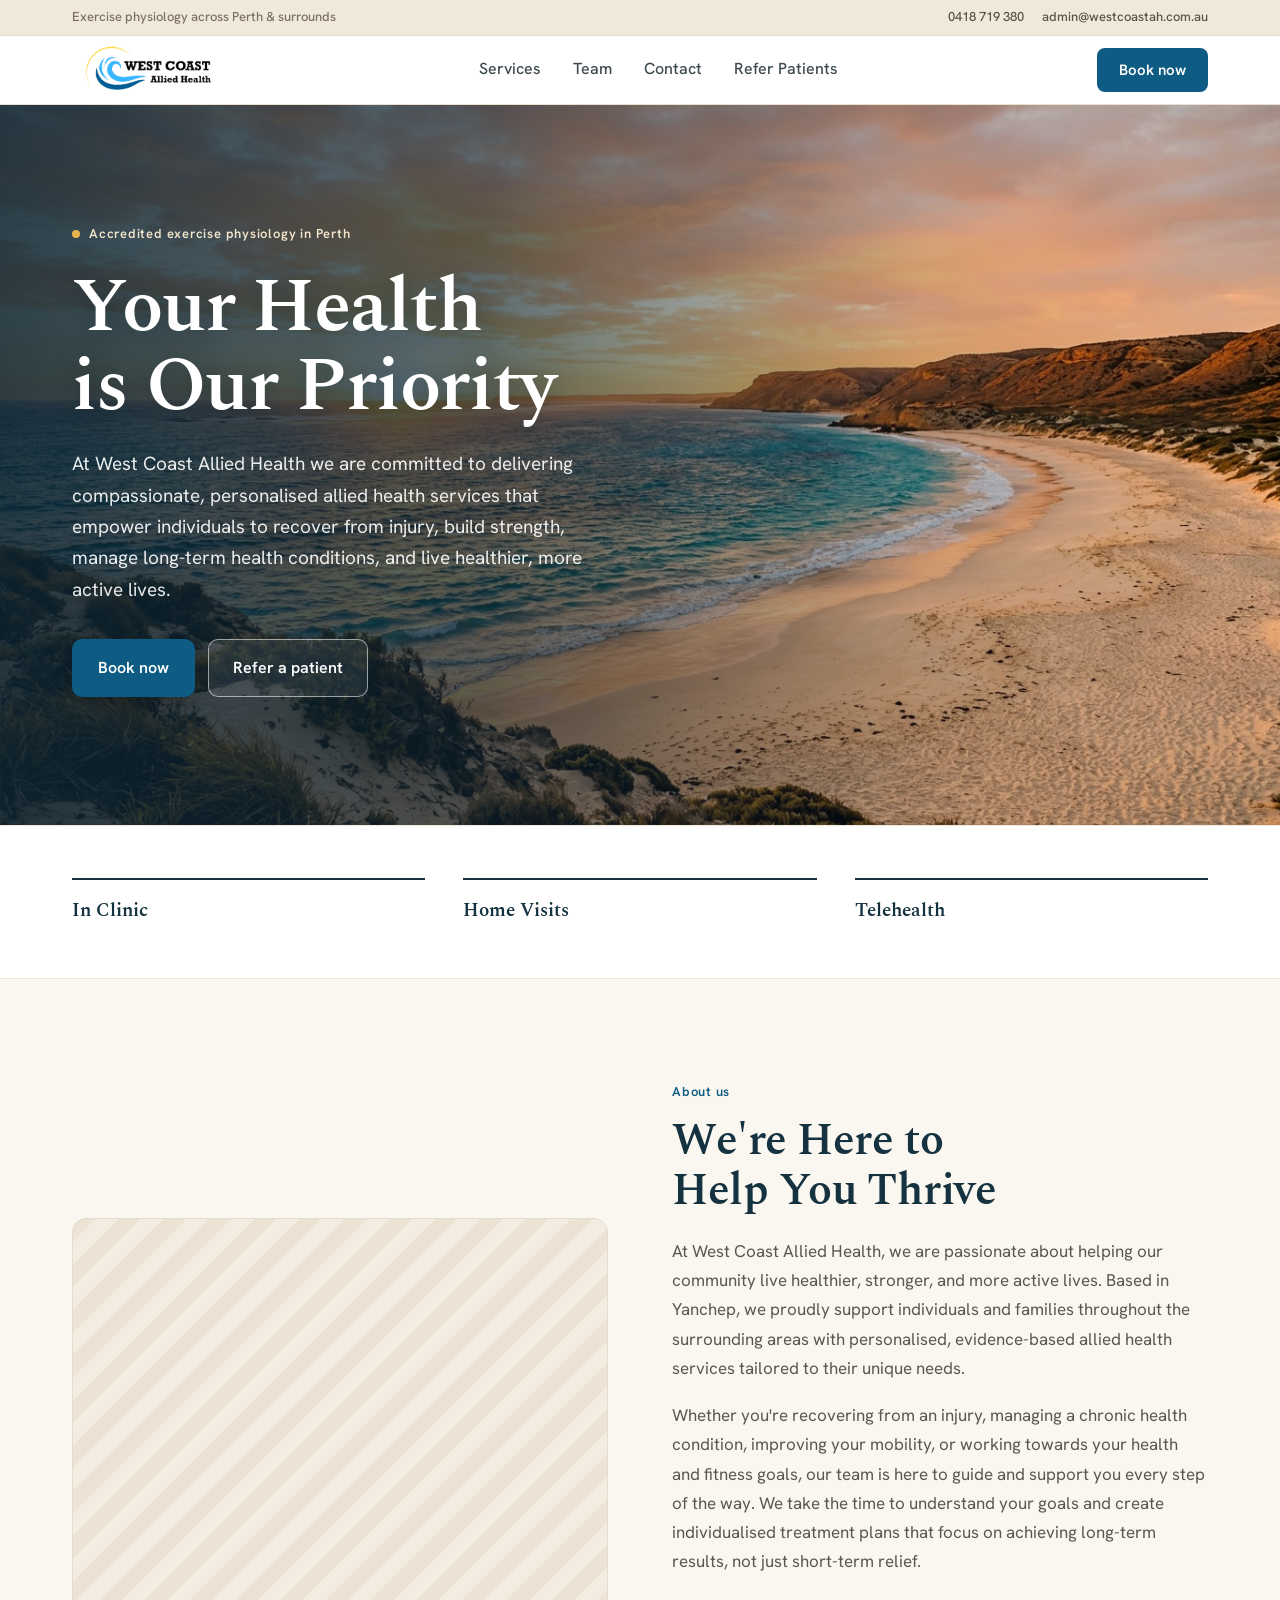
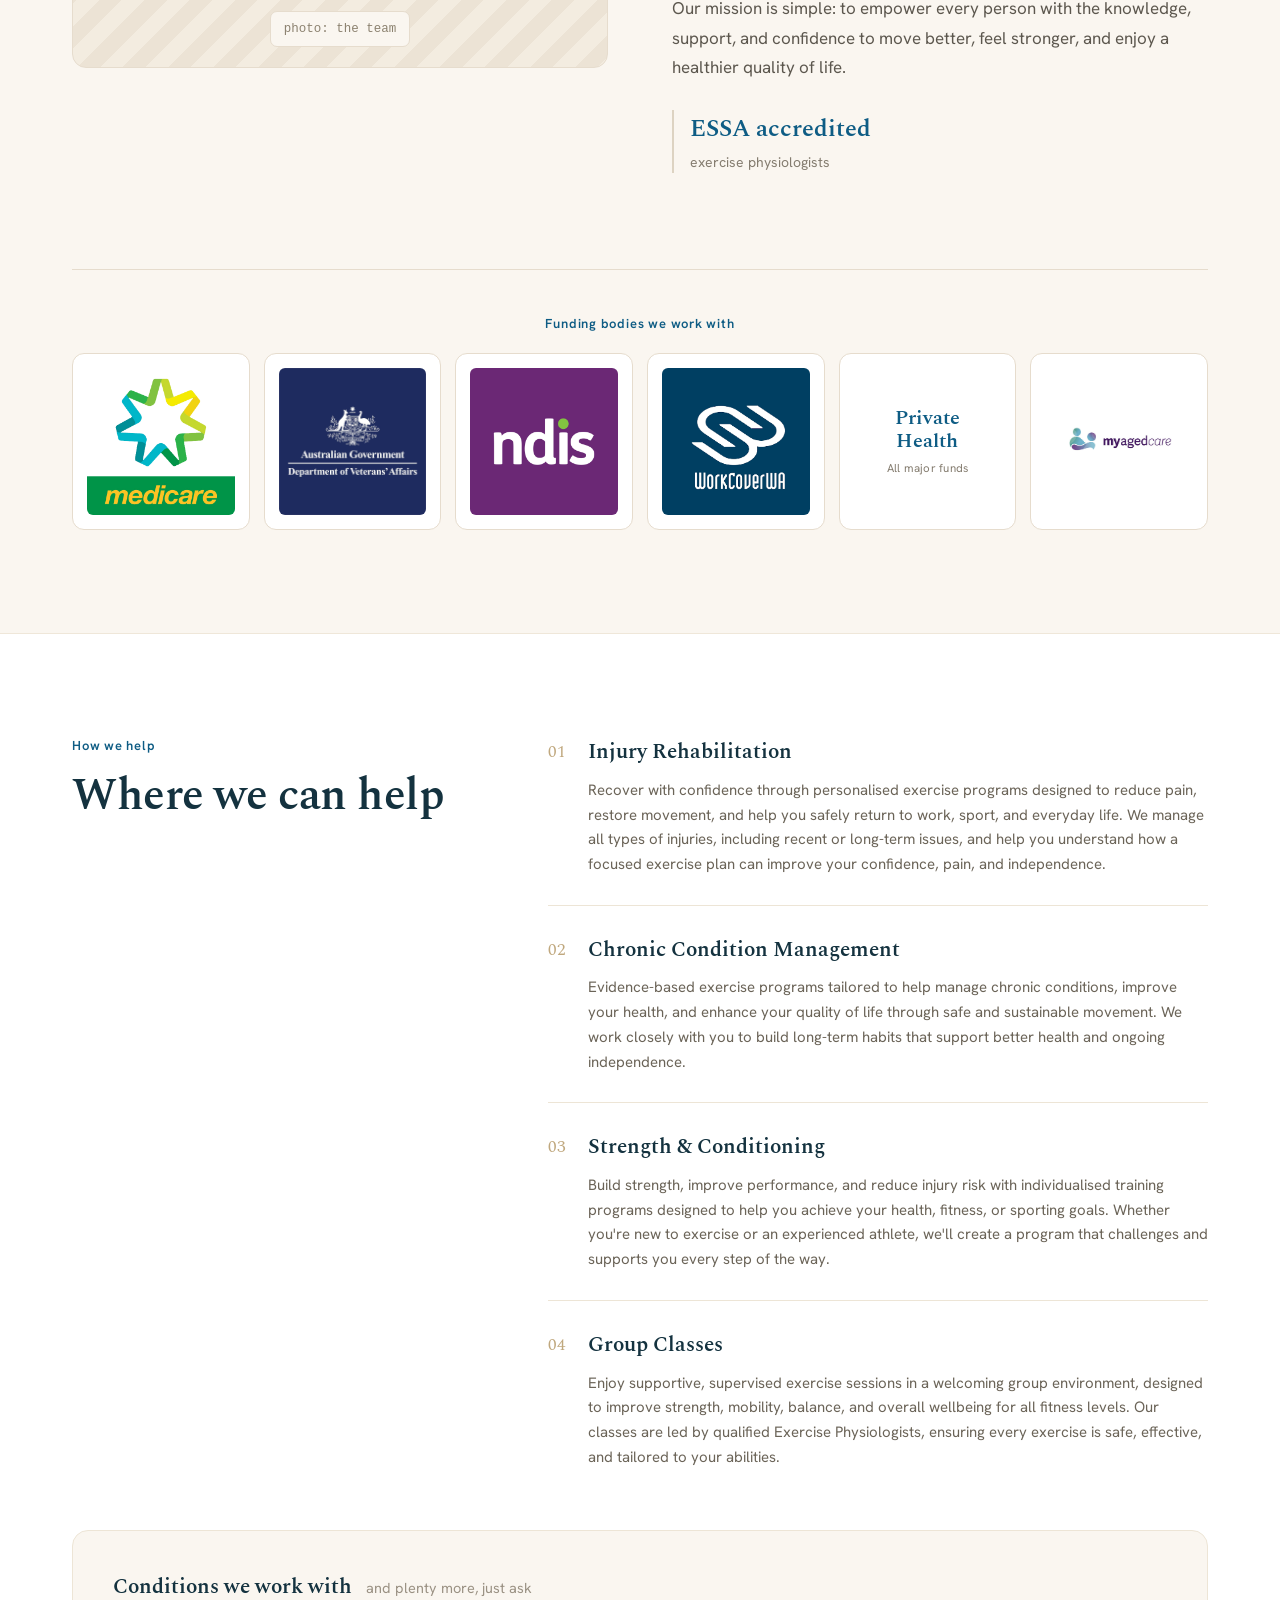
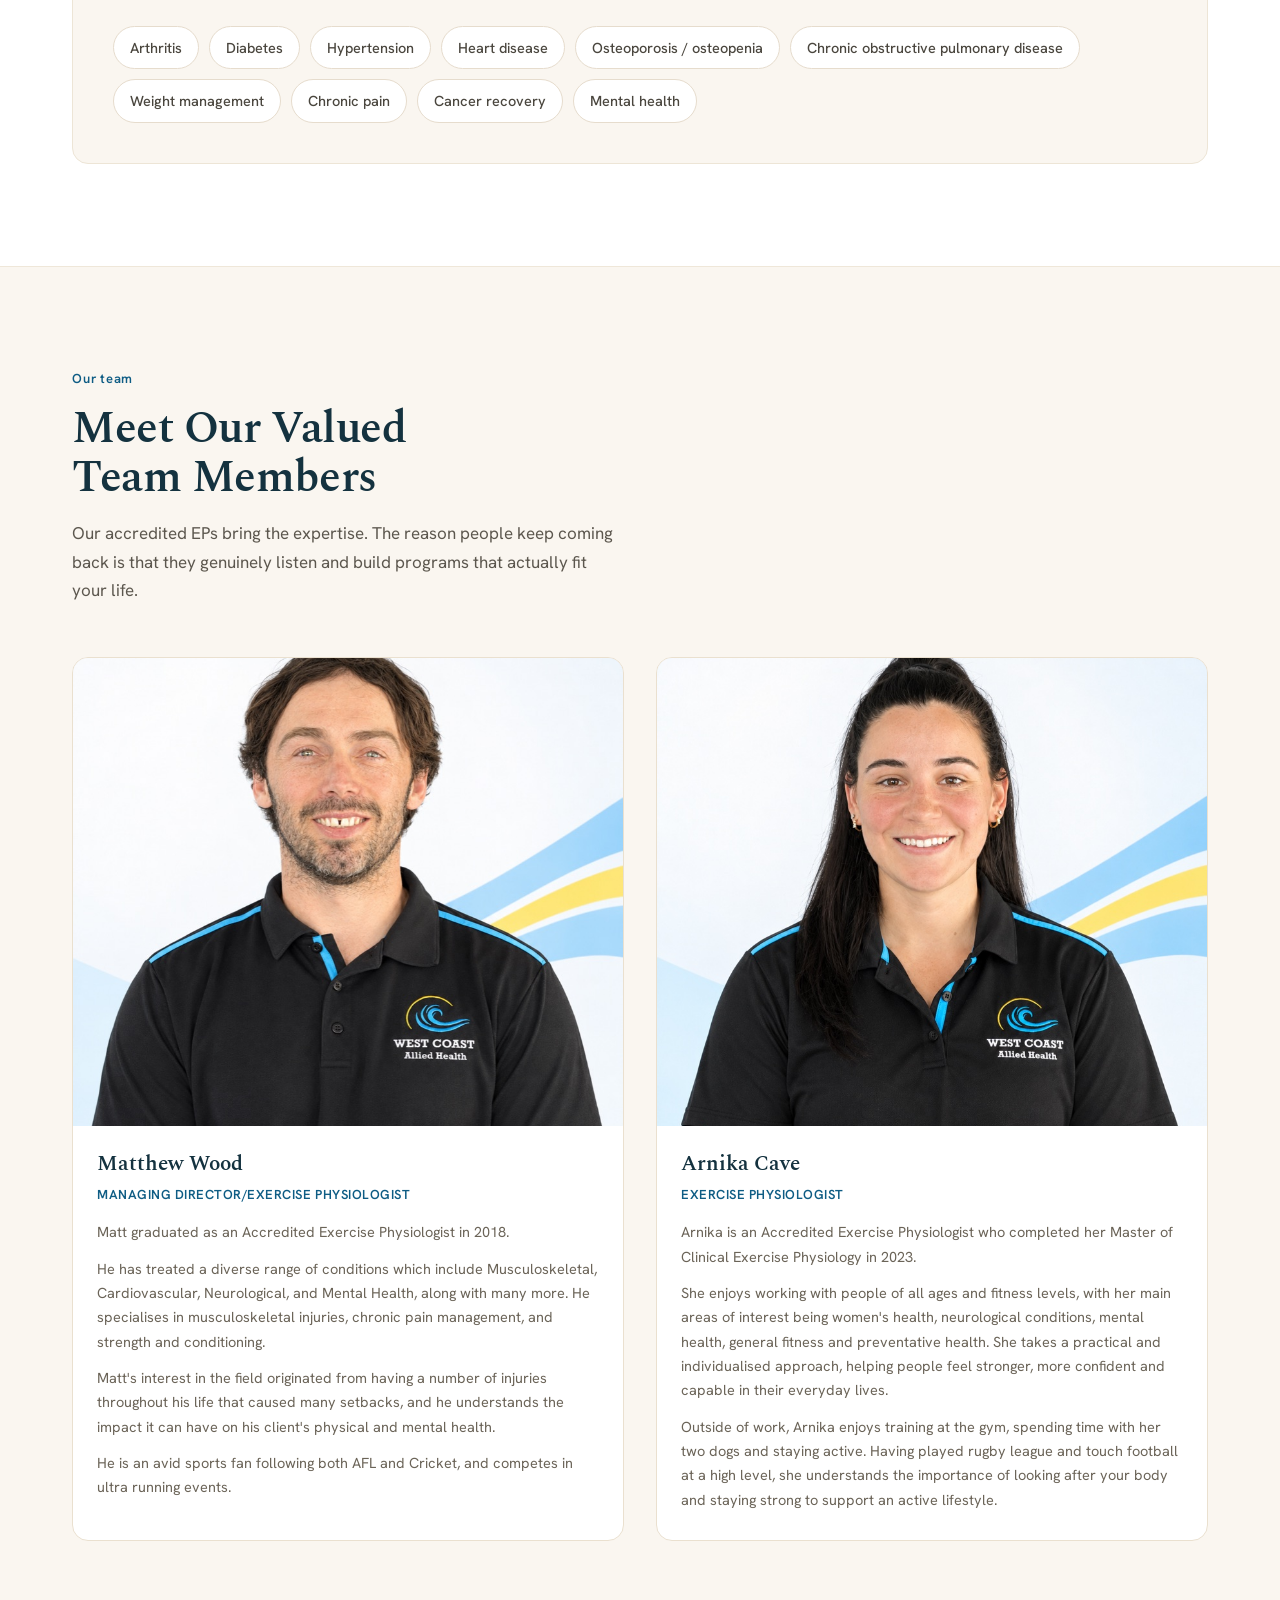
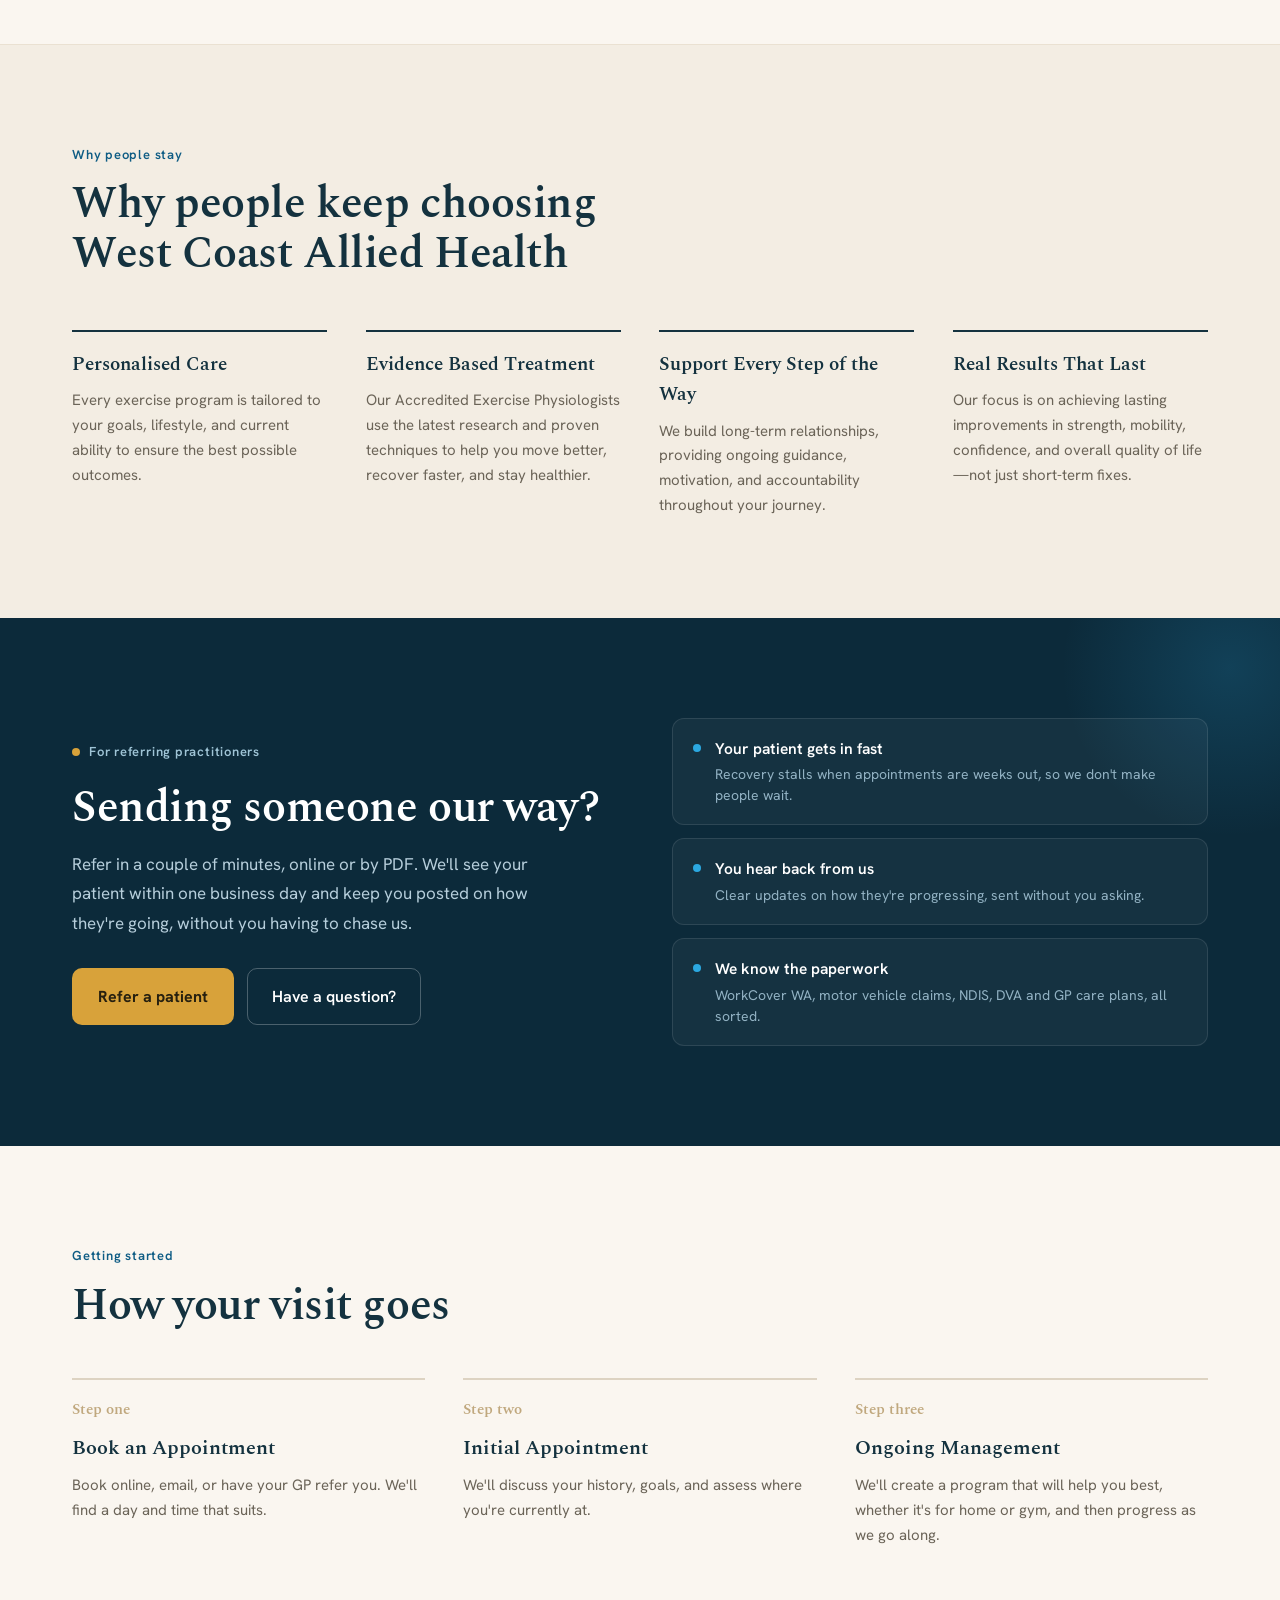
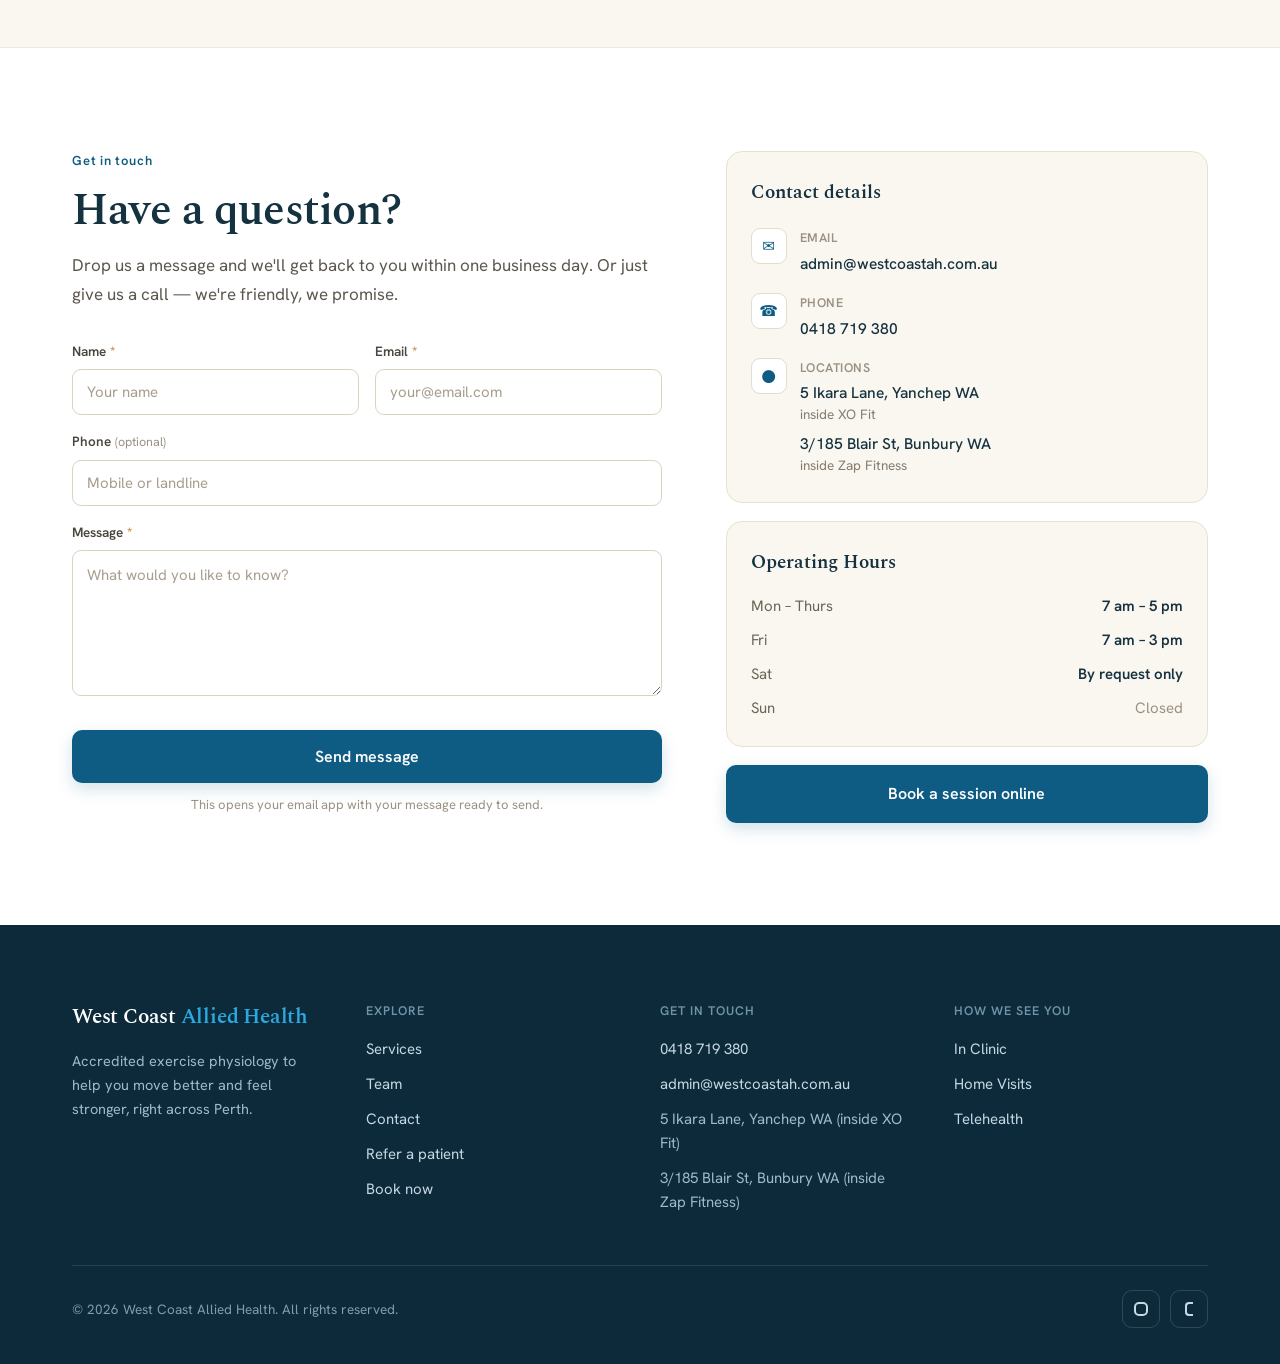
==== commit 141ad860: "Mock up full-width beach hero with text over image Co-Authored-By: Claude Opus 5.5 <noreply@anthropi" ====
--- a/index.html
+++ b/index.html
@@ -66,8 +66,12 @@
   }
 
   /* ── LAYOUT ── */
-  .hero-grid{grid-template-columns:1.08fr 0.92fr;}
-  @media(max-width:900px){.hero-grid{grid-template-columns:1fr;}}
+
+  /* ── HERO (beach) ── */
+  .hero-beach{position:relative;overflow:hidden;background:#14323F;}
+  .hero-beach-img{position:absolute;inset:0;width:100%;height:100%;object-fit:cover;object-position:60% 55%;}
+  .hero-beach-shade{position:absolute;inset:0;background:linear-gradient(90deg,rgba(12,36,50,.86) 0%,rgba(12,36,50,.66) 38%,rgba(12,36,50,.18) 72%,rgba(12,36,50,0) 100%);}
+  @media(max-width:900px){.hero-beach-shade{background:linear-gradient(180deg,rgba(12,36,50,.55) 0%,rgba(12,36,50,.78) 100%);}}
 
   .split{grid-template-columns:1fr 1fr;}
   @media(max-width:860px){.split{grid-template-columns:1fr;}}
@@ -167,25 +171,20 @@
 </header>
 
 <!-- ============ HERO ============ -->
-<section style="background:#FAF6F0;">
-  <div style="max-width:1180px;margin:0 auto;padding:clamp(36px,5.5vw,72px) 22px clamp(48px,7vw,86px);">
-    <div class="hero-grid" style="display:grid;gap:clamp(34px,5vw,68px);align-items:center;">
-      <div>
-        <div style="display:inline-flex;align-items:center;gap:9px;margin-bottom:24px;">
-          <span style="width:8px;height:8px;border-radius:50%;background:#D8A23A;display:block;"></span>
-          <span style="font-size:13px;font-weight:600;letter-spacing:.06em;color:#0E5C84;">Accredited exercise physiology in Perth</span>
-        </div>
-        <h1 style="font-family:'Spectral',Georgia,serif;font-weight:600;font-size:clamp(38px,5.8vw,66px);line-height:1.06;letter-spacing:-0.015em;margin:0 0 22px;color:#14323F;text-wrap:balance;">Your Health is Our Priority</h1>
-        <p style="font-size:clamp(17px,1.5vw,19px);line-height:1.65;color:#5C574E;margin:0 0 32px;max-width:520px;text-wrap:pretty;">At West Coast Allied Health we are committed to delivering compassionate, personalised allied health services that empower individuals to recover from injury, build strength, manage long-term health conditions, and live healthier, more active lives.</p>
-        <div style="display:flex;flex-wrap:wrap;gap:13px;">
-          <a href="https://www.halaxy.com/book/appointment/west-coast-allied-health-yanchep/location/1312497" target="_blank" rel="noopener" class="h-cta-primary" style="display:inline-flex;align-items:center;gap:9px;background:#0E5C84;color:#fff;padding:15px 26px;border-radius:10px;font-weight:600;font-size:16px;text-decoration:none;box-shadow:0 6px 16px rgba(14,92,132,.18);transition:background .2s ease,transform .15s ease,box-shadow .2s ease;">Book now</a>
-          <a href="refer.html" class="h-cta-secondary" style="display:inline-flex;align-items:center;gap:9px;background:transparent;color:#0E5C84;padding:15px 24px;border-radius:10px;font-weight:600;font-size:16px;text-decoration:none;border:1px solid #CDBFA6;transition:background .2s ease,border-color .2s ease;">Refer a patient</a>
-        </div>
-      </div>
-      <div>
-        <div style="aspect-ratio:4/4.5;border-radius:14px;overflow:hidden;background:#fff;border:1px solid #E6DCCD;display:flex;align-items:center;justify-content:center;">
-          <img src="assets/logo-centred.png" alt="West Coast Allied Health" style="width:64%;height:auto;display:block;" />
-        </div>
+<section class="hero-beach">
+  <img src="assets/hero-beach.jpg" alt="" class="hero-beach-img" fetchpriority="high">
+  <div class="hero-beach-shade"></div>
+  <div style="position:relative;max-width:1180px;margin:0 auto;padding:clamp(64px,9vw,128px) 22px clamp(72px,10vw,140px);">
+    <div style="max-width:600px;">
+      <div style="display:inline-flex;align-items:center;gap:9px;margin-bottom:24px;">
+        <span style="width:8px;height:8px;border-radius:50%;background:#E7B24A;display:block;"></span>
+        <span style="font-size:13px;font-weight:600;letter-spacing:.06em;color:#F3E6CC;">Accredited exercise physiology in Perth</span>
+      </div>
+      <h1 style="font-family:'Spectral',Georgia,serif;font-weight:600;font-size:clamp(42px,6.4vw,76px);line-height:1.04;letter-spacing:-0.015em;margin:0 0 22px;color:#fff;text-wrap:balance;text-shadow:0 2px 24px rgba(8,24,34,.35);">Your Health is Our Priority</h1>
+      <p style="font-size:clamp(17px,1.5vw,19px);line-height:1.65;color:rgba(255,255,255,.9);margin:0 0 34px;max-width:520px;text-wrap:pretty;">At West Coast Allied Health we are committed to delivering compassionate, personalised allied health services that empower individuals to recover from injury, build strength, manage long-term health conditions, and live healthier, more active lives.</p>
+      <div style="display:flex;flex-wrap:wrap;gap:13px;">
+        <a href="https://www.halaxy.com/book/appointment/west-coast-allied-health-yanchep/location/1312497" target="_blank" rel="noopener" class="h-cta-primary" style="display:inline-flex;align-items:center;gap:9px;background:#0E5C84;color:#fff;padding:15px 26px;border-radius:10px;font-weight:600;font-size:16px;text-decoration:none;box-shadow:0 6px 16px rgba(0,0,0,.22);transition:background .2s ease,transform .15s ease,box-shadow .2s ease;">Book now</a>
+        <a href="refer.html" class="h-ghost-dark" style="display:inline-flex;align-items:center;gap:9px;background:rgba(255,255,255,.08);color:#fff;padding:15px 24px;border-radius:10px;font-weight:600;font-size:16px;text-decoration:none;border:1px solid rgba(255,255,255,.55);transition:background .2s ease,border-color .2s ease;">Refer a patient</a>
       </div>
     </div>
   </div>
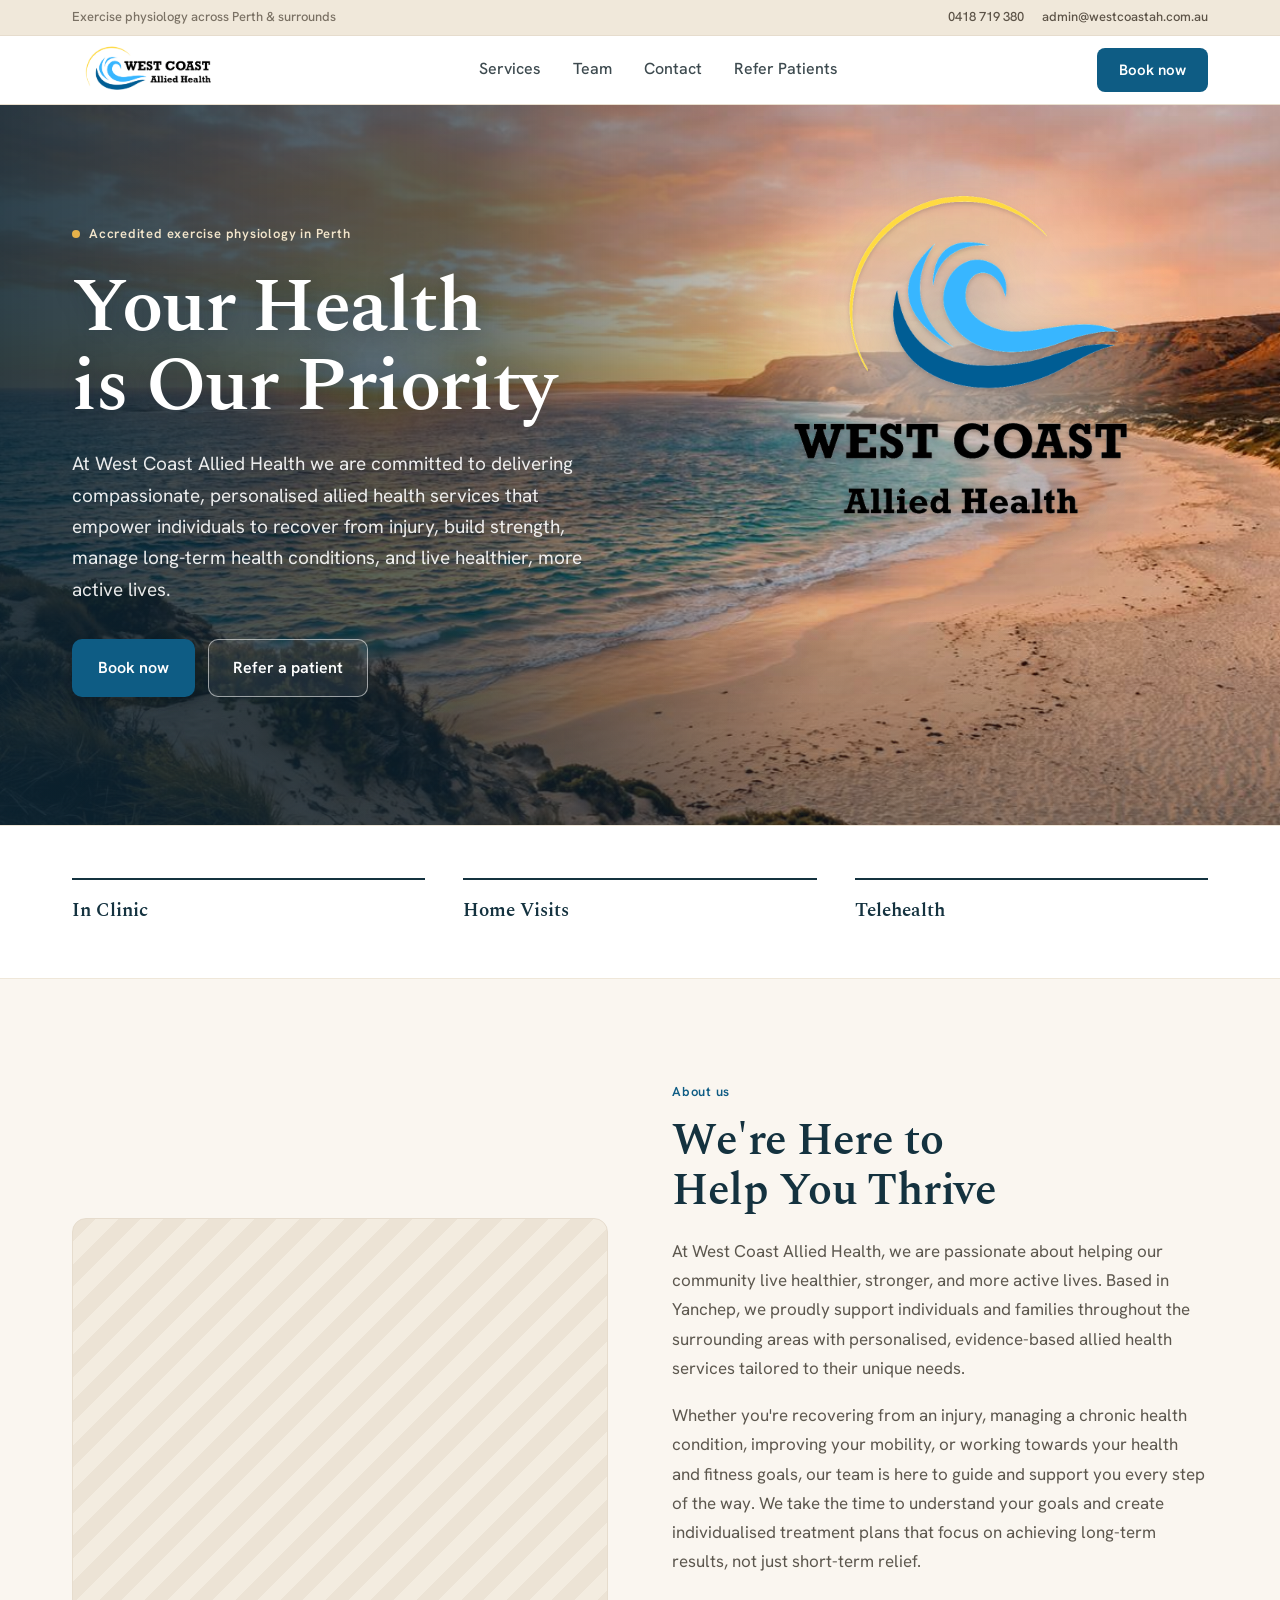
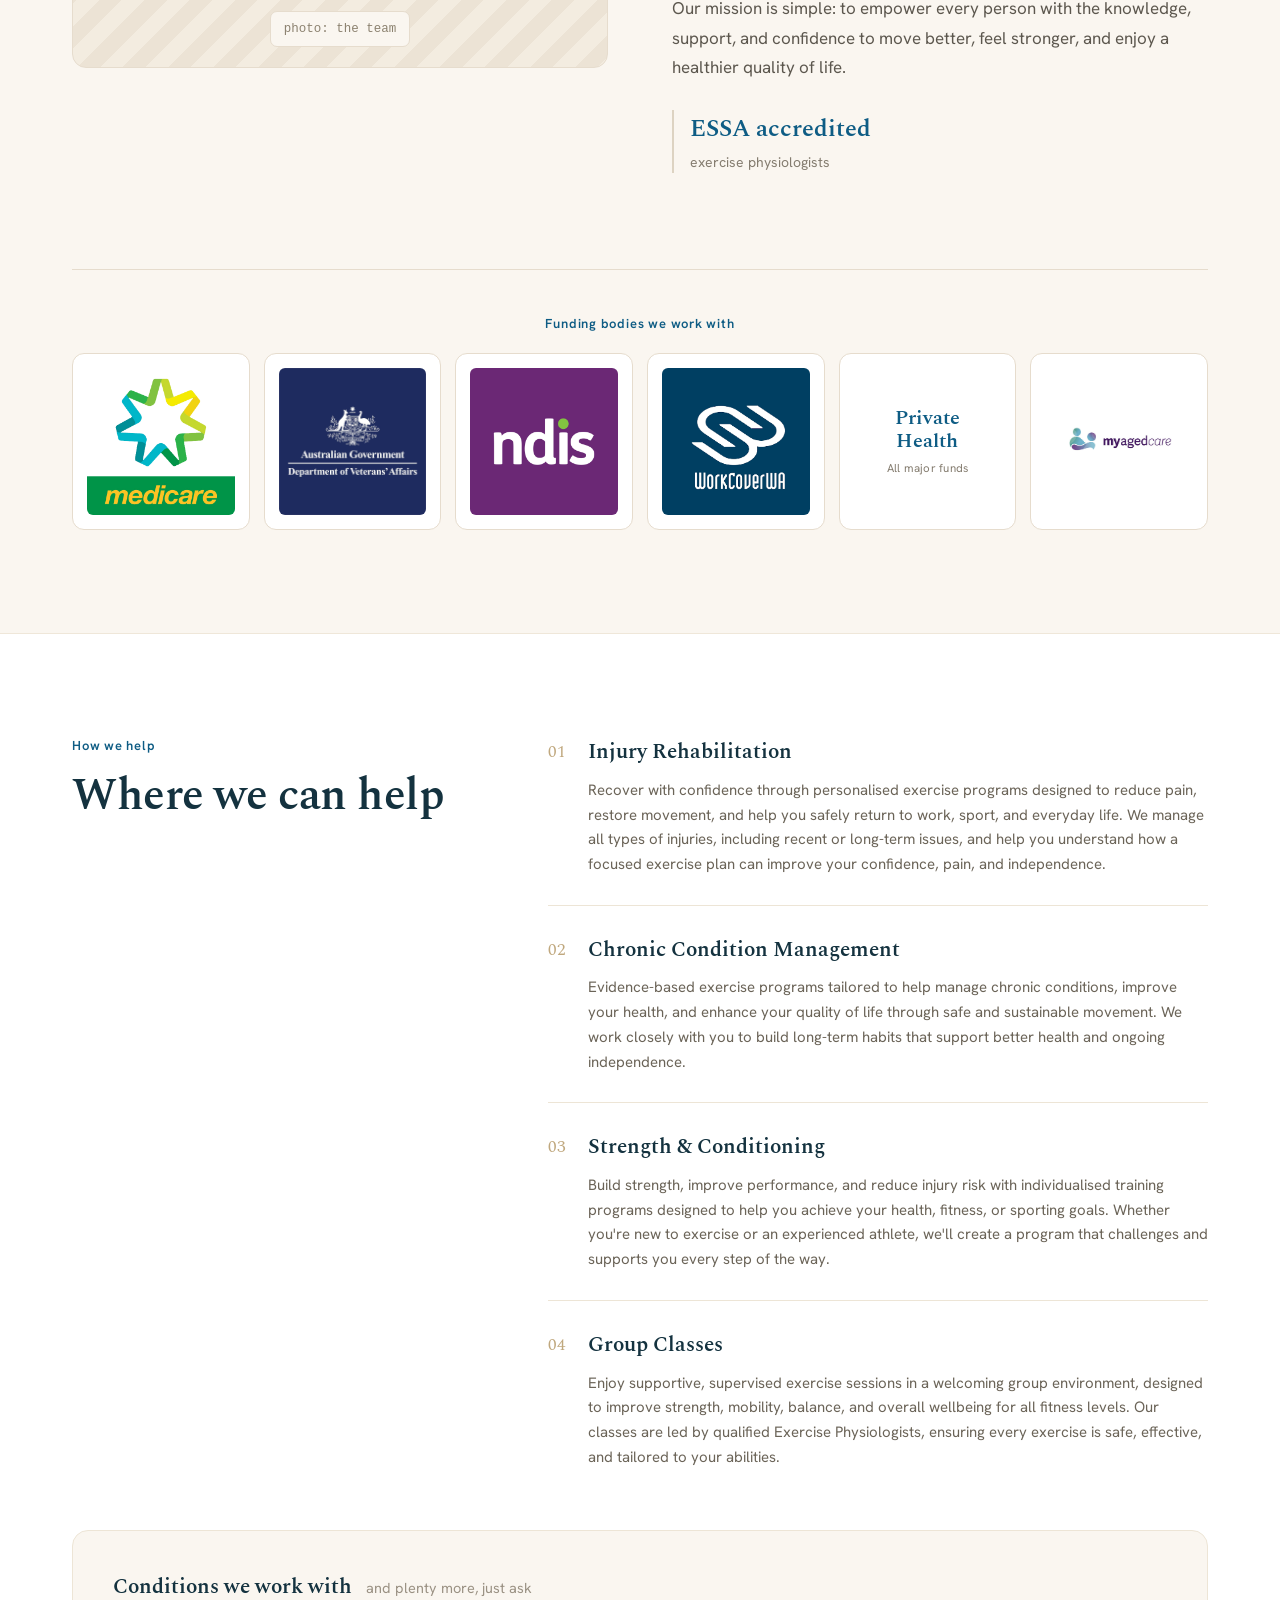
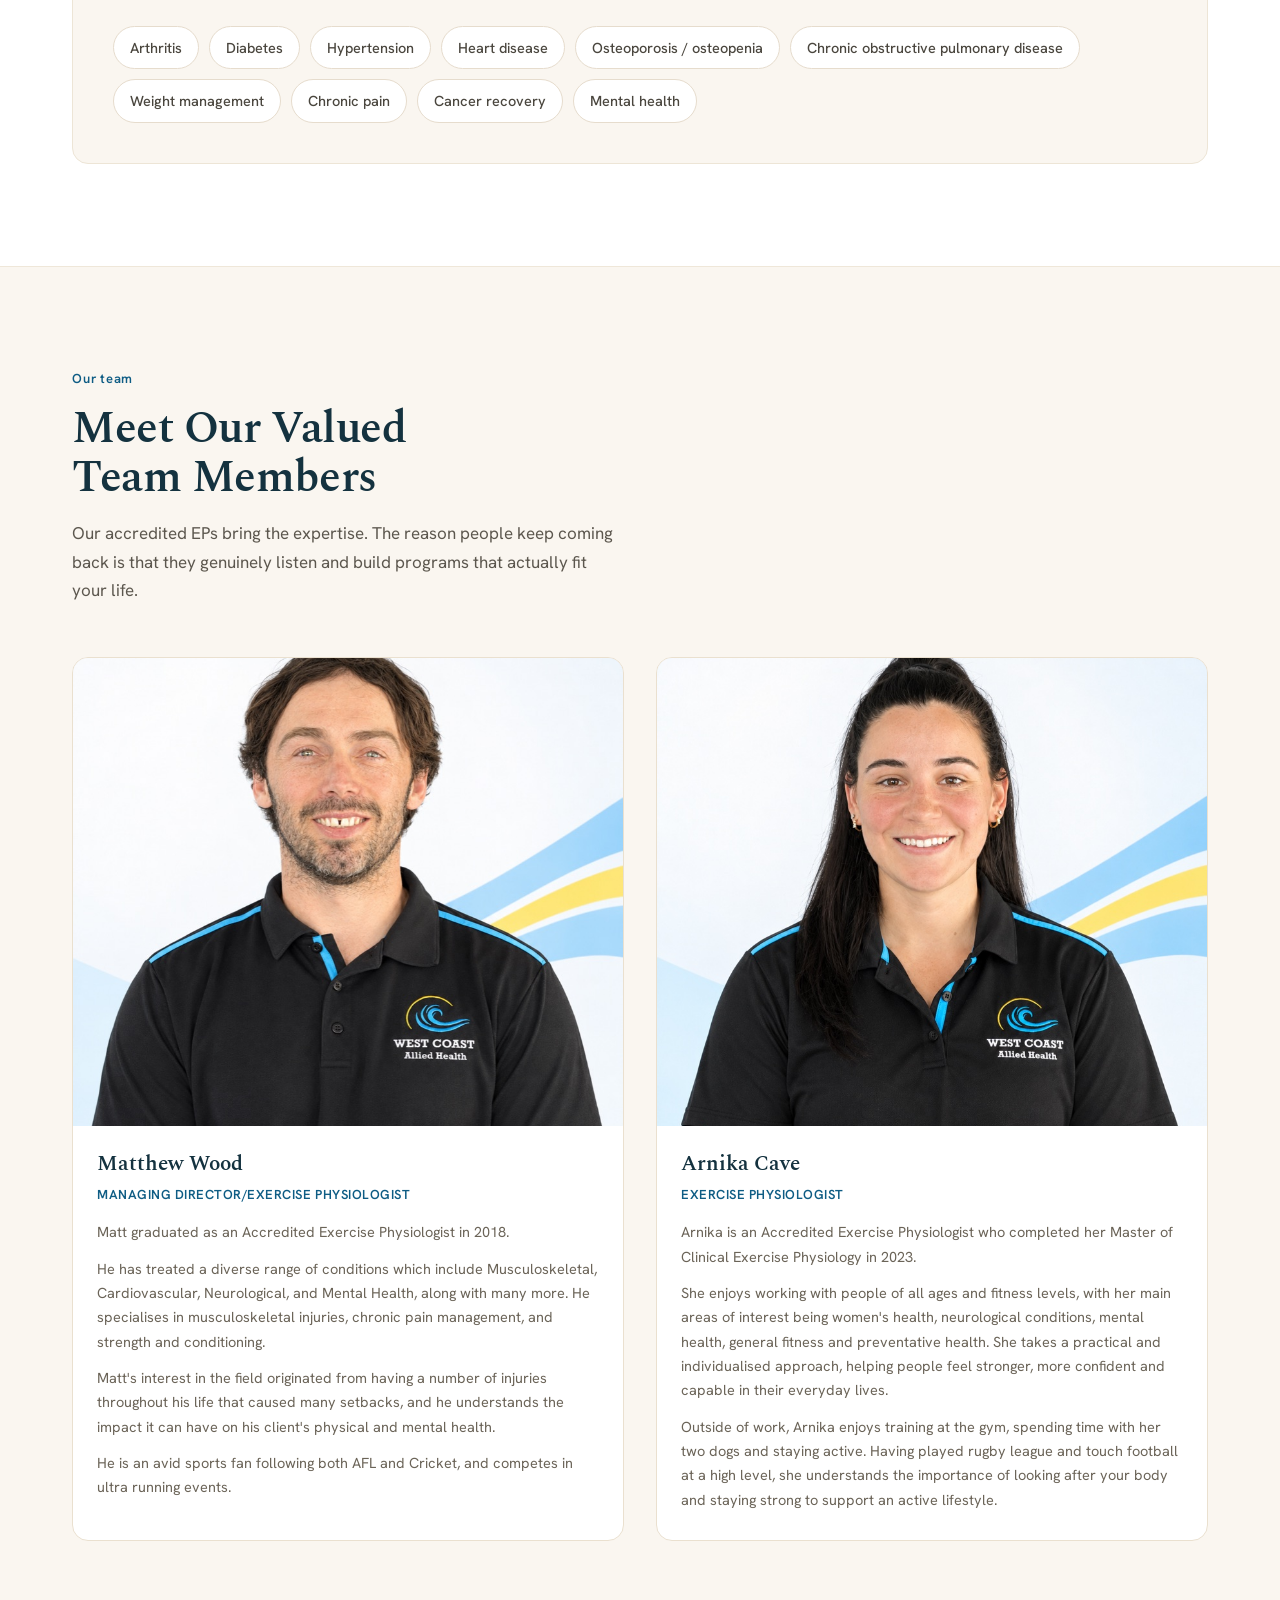
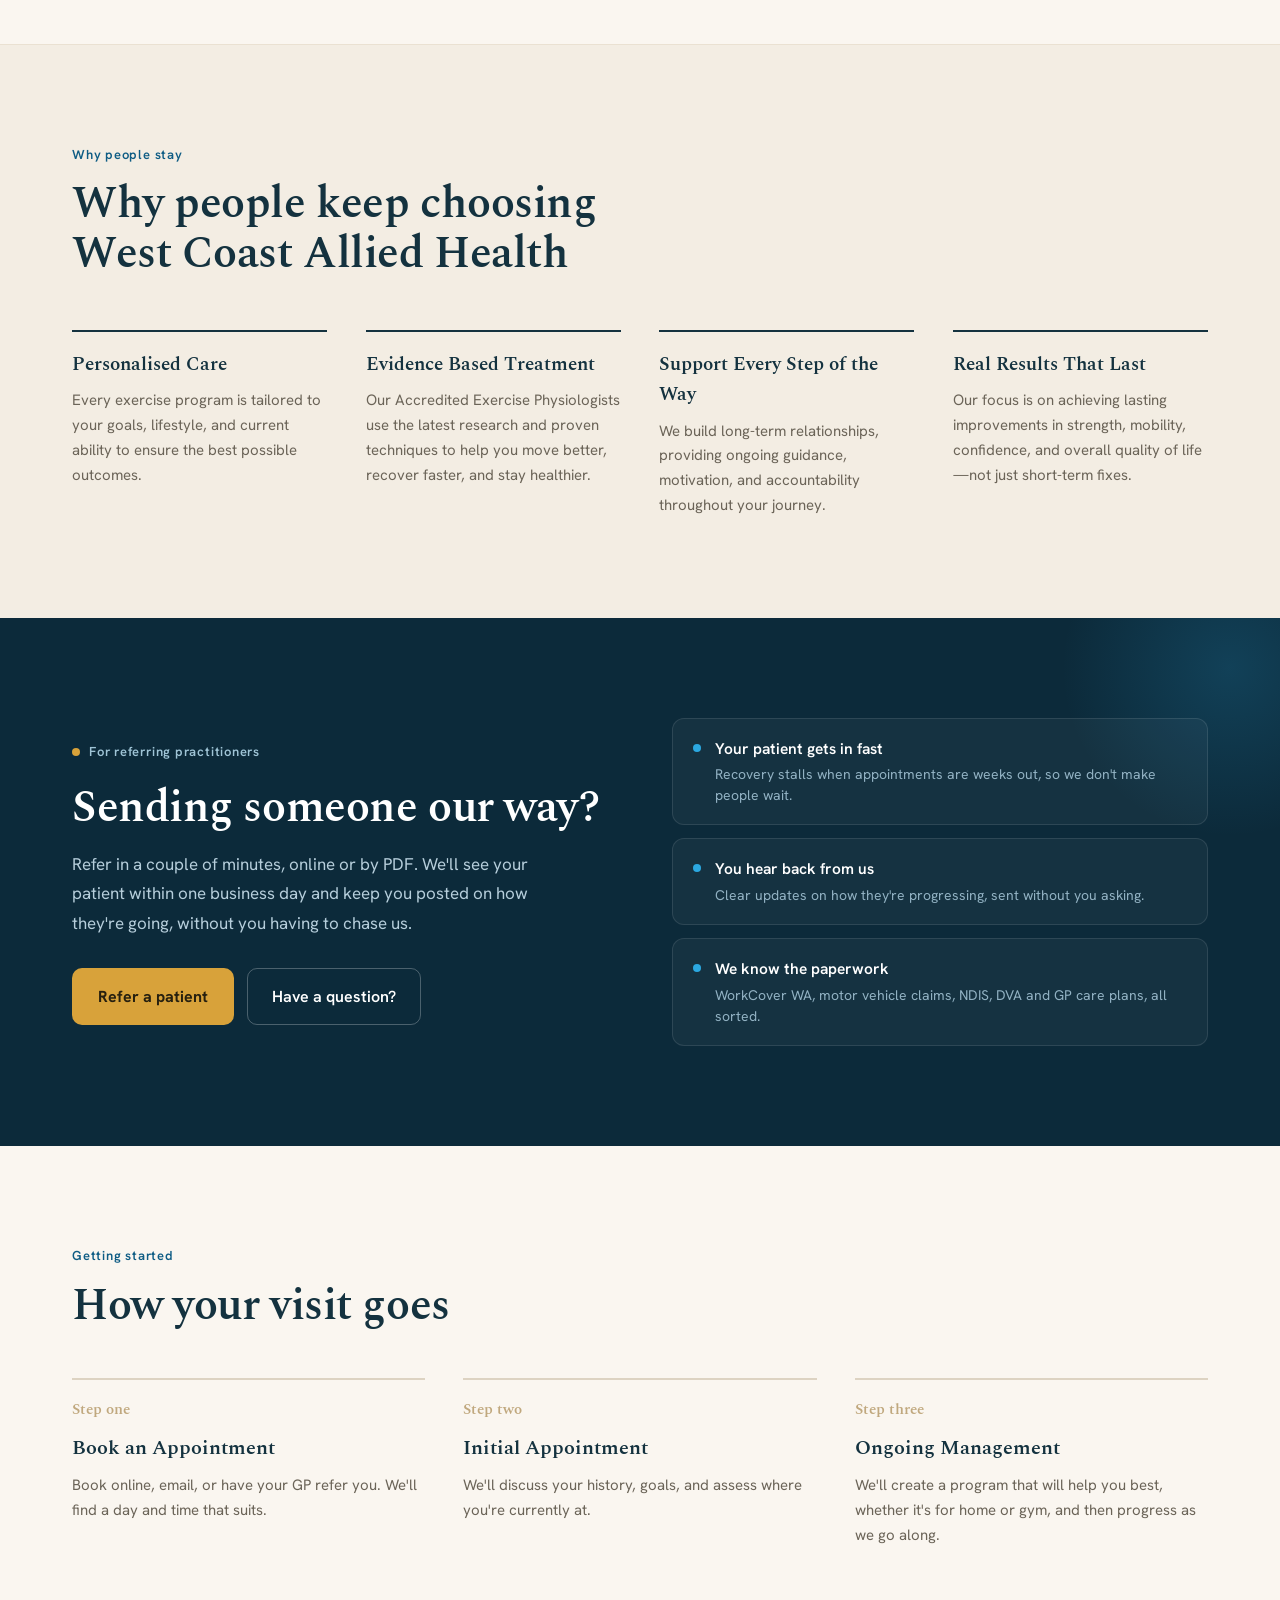
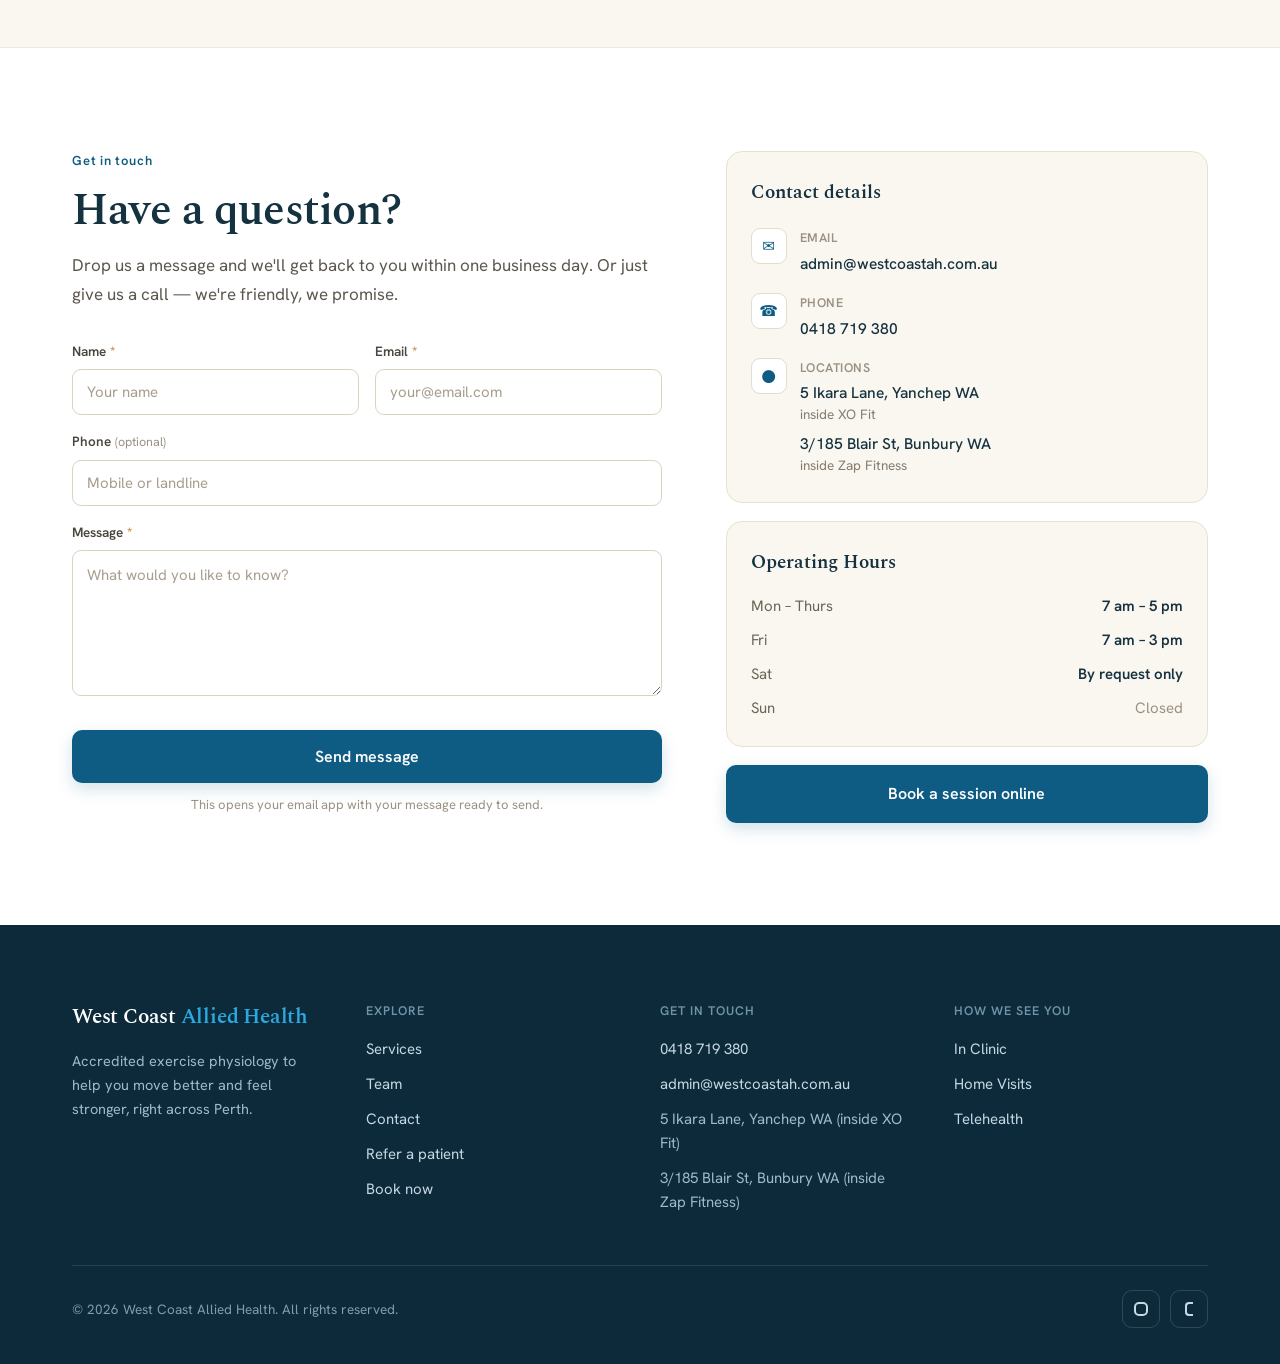
==== commit d10c6a51: "Use 4K beach image, add transparent logo with layered depth and parallax to hero Co-Authored-By: Cla" ====
--- a/index.html
+++ b/index.html
@@ -68,10 +68,24 @@
   /* ── LAYOUT ── */
 
   /* ── HERO (beach) ── */
-  .hero-beach{position:relative;overflow:hidden;background:#14323F;}
-  .hero-beach-img{position:absolute;inset:0;width:100%;height:100%;object-fit:cover;object-position:60% 55%;}
-  .hero-beach-shade{position:absolute;inset:0;background:linear-gradient(90deg,rgba(12,36,50,.86) 0%,rgba(12,36,50,.66) 38%,rgba(12,36,50,.18) 72%,rgba(12,36,50,0) 100%);}
-  @media(max-width:900px){.hero-beach-shade{background:linear-gradient(180deg,rgba(12,36,50,.55) 0%,rgba(12,36,50,.78) 100%);}}
+  .hero-beach{position:relative;overflow:hidden;background:#14323F;isolation:isolate;}
+  .hero-beach-bg{position:absolute;inset:-6% -4%;will-change:transform;}
+  .hero-beach-img{width:100%;height:100%;object-fit:cover;object-position:55% 50%;display:block;animation:heroZoom 14s cubic-bezier(.2,.6,.2,1) both;}
+  @keyframes heroZoom{from{transform:scale(1.12);}to{transform:scale(1);}}
+  .hero-beach-shade{position:absolute;inset:0;background:linear-gradient(90deg,rgba(12,36,50,.86) 0%,rgba(12,36,50,.64) 36%,rgba(12,36,50,.12) 64%,rgba(12,36,50,0) 100%),linear-gradient(0deg,rgba(12,36,50,.35) 0%,rgba(12,36,50,0) 30%);}
+  .hero-beach-inner{position:relative;max-width:1180px;margin:0 auto;padding:clamp(64px,9vw,128px) 22px clamp(72px,10vw,140px);display:grid;grid-template-columns:minmax(0,600px) 1fr;grid-template-areas:"copy logo";align-items:center;gap:40px;}
+  .hero-beach-copy{grid-area:copy;}
+  .hero-beach-logo{grid-area:logo;justify-self:center;align-self:start;position:relative;width:clamp(220px,26vw,360px);will-change:transform;margin-top:-24px;}
+  .hero-beach-logo::before{content:'';position:absolute;inset:-18% -22%;background:radial-gradient(closest-side,rgba(255,250,242,.78),rgba(255,244,228,.4) 55%,rgba(255,240,220,0));filter:blur(8px);z-index:-1;}
+  .hero-beach-logo img{width:100%;height:auto;display:block;filter:drop-shadow(0 2px 2px rgba(20,30,40,.18)) drop-shadow(0 14px 22px rgba(20,30,40,.28)) drop-shadow(0 34px 48px rgba(20,30,40,.18));animation:logoIn 1.4s .25s cubic-bezier(.16,.8,.24,1) both;}
+  @keyframes logoIn{from{opacity:0;transform:translateY(26px) scale(.94);}to{opacity:1;transform:none;}}
+  @media(max-width:900px){
+    .hero-beach-inner{grid-template-columns:1fr;grid-template-areas:"logo" "copy";gap:22px;padding-top:44px;}
+    .hero-beach-logo{justify-self:start;width:150px;margin-top:0;}
+    .hero-beach-logo::before{inset:-22% -26%;}
+    .hero-beach-shade{background:linear-gradient(180deg,rgba(12,36,50,.1) 0%,rgba(12,36,50,.62) 34%,rgba(12,36,50,.8) 100%);}
+  }
+  @media(prefers-reduced-motion:reduce){.hero-beach-img,.hero-beach-logo img{animation:none;}}
 
   .split{grid-template-columns:1fr 1fr;}
   @media(max-width:860px){.split{grid-template-columns:1fr;}}
@@ -172,10 +186,13 @@
 
 <!-- ============ HERO ============ -->
 <section class="hero-beach">
-  <img src="assets/hero-beach.jpg" alt="" class="hero-beach-img" fetchpriority="high">
+  <div class="hero-beach-bg" data-depth="bg"><img src="assets/hero-beach-2560.jpg" srcset="assets/hero-beach-1280.jpg 1280w, assets/hero-beach-2560.jpg 2560w" sizes="100vw" alt="" class="hero-beach-img" fetchpriority="high"></div>
   <div class="hero-beach-shade"></div>
-  <div style="position:relative;max-width:1180px;margin:0 auto;padding:clamp(64px,9vw,128px) 22px clamp(72px,10vw,140px);">
-    <div style="max-width:600px;">
+  <div class="hero-beach-inner">
+    <div class="hero-beach-logo" data-depth="logo">
+      <img src="assets/logo-transparent.png" alt="West Coast Allied Health" width="900" height="860">
+    </div>
+    <div class="hero-beach-copy">
       <div style="display:inline-flex;align-items:center;gap:9px;margin-bottom:24px;">
         <span style="width:8px;height:8px;border-radius:50%;background:#E7B24A;display:block;"></span>
         <span style="font-size:13px;font-weight:600;letter-spacing:.06em;color:#F3E6CC;">Accredited exercise physiology in Perth</span>
@@ -510,6 +527,32 @@
 
 <script src="assets/reveal.js" defer></script>
 <script>
+/* Hero depth: background and logo drift at different rates on scroll and pointer move */
+(function () {
+  var hero = document.querySelector('.hero-beach');
+  if (!hero || (window.matchMedia && window.matchMedia('(prefers-reduced-motion: reduce)').matches)) return;
+  var bg = hero.querySelector('[data-depth="bg"]'), logo = hero.querySelector('[data-depth="logo"]');
+  var mx = 0, my = 0, tx = 0, ty = 0, ticking = false;
+  function render() {
+    ticking = false;
+    var sy = Math.min(window.scrollY, hero.offsetHeight);
+    tx += (mx - tx) * 0.08; ty += (my - ty) * 0.08;
+    bg.style.transform = 'translate3d(' + (tx * -10) + 'px,' + (sy * 0.32 + ty * -8) + 'px,0)';
+    logo.style.transform = 'translate3d(' + (tx * 16) + 'px,' + (sy * -0.12 + ty * 12) + 'px,0)';
+    if (Math.abs(mx - tx) > 0.002 || Math.abs(my - ty) > 0.002) request();
+  }
+  function request() { if (!ticking) { ticking = true; requestAnimationFrame(render); } }
+  window.addEventListener('scroll', request, { passive: true });
+  if (window.matchMedia('(hover: hover)').matches) {
+    hero.addEventListener('pointermove', function (e) {
+      var r = hero.getBoundingClientRect();
+      mx = (e.clientX - r.left) / r.width - 0.5; my = (e.clientY - r.top) / r.height - 0.5; request();
+    });
+    hero.addEventListener('pointerleave', function () { mx = 0; my = 0; request(); });
+  }
+})();
+</script>
+<script>
   document.getElementById('year').textContent = new Date().getFullYear();
 
   // Header scroll state
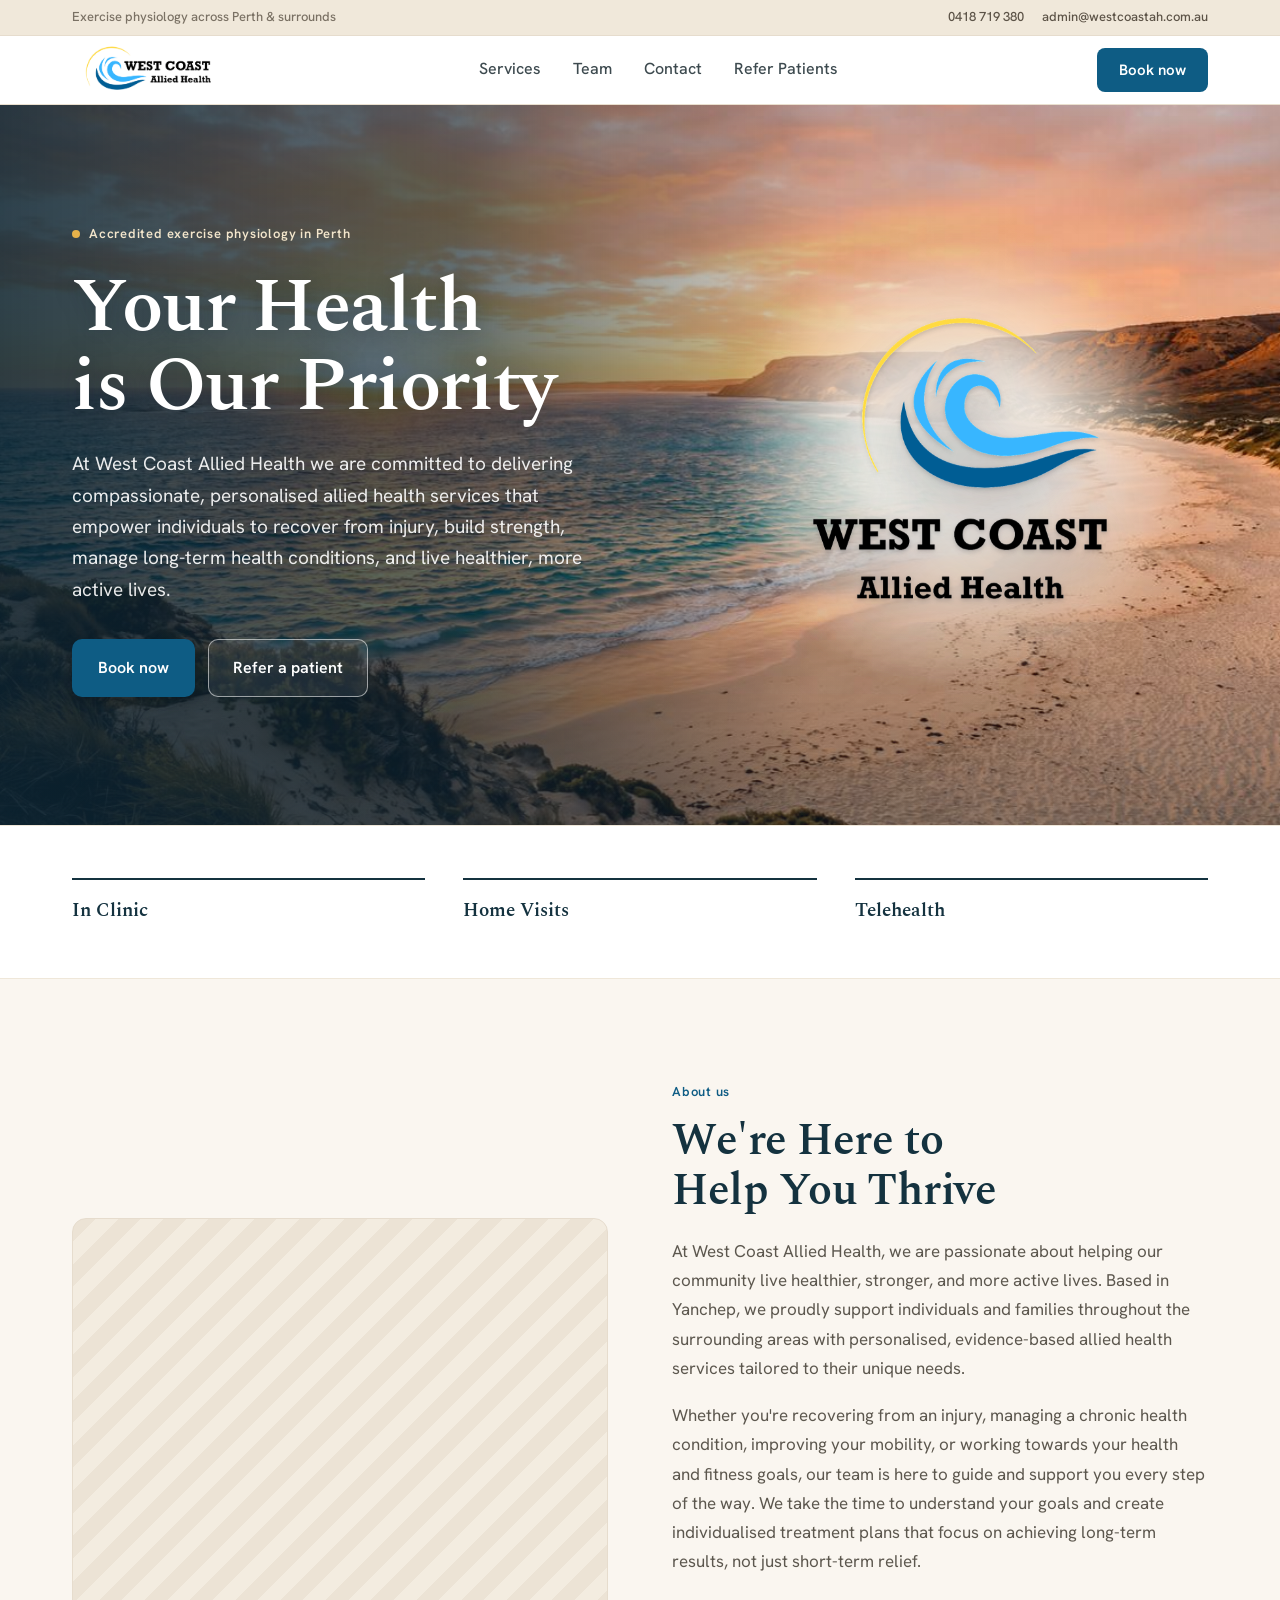
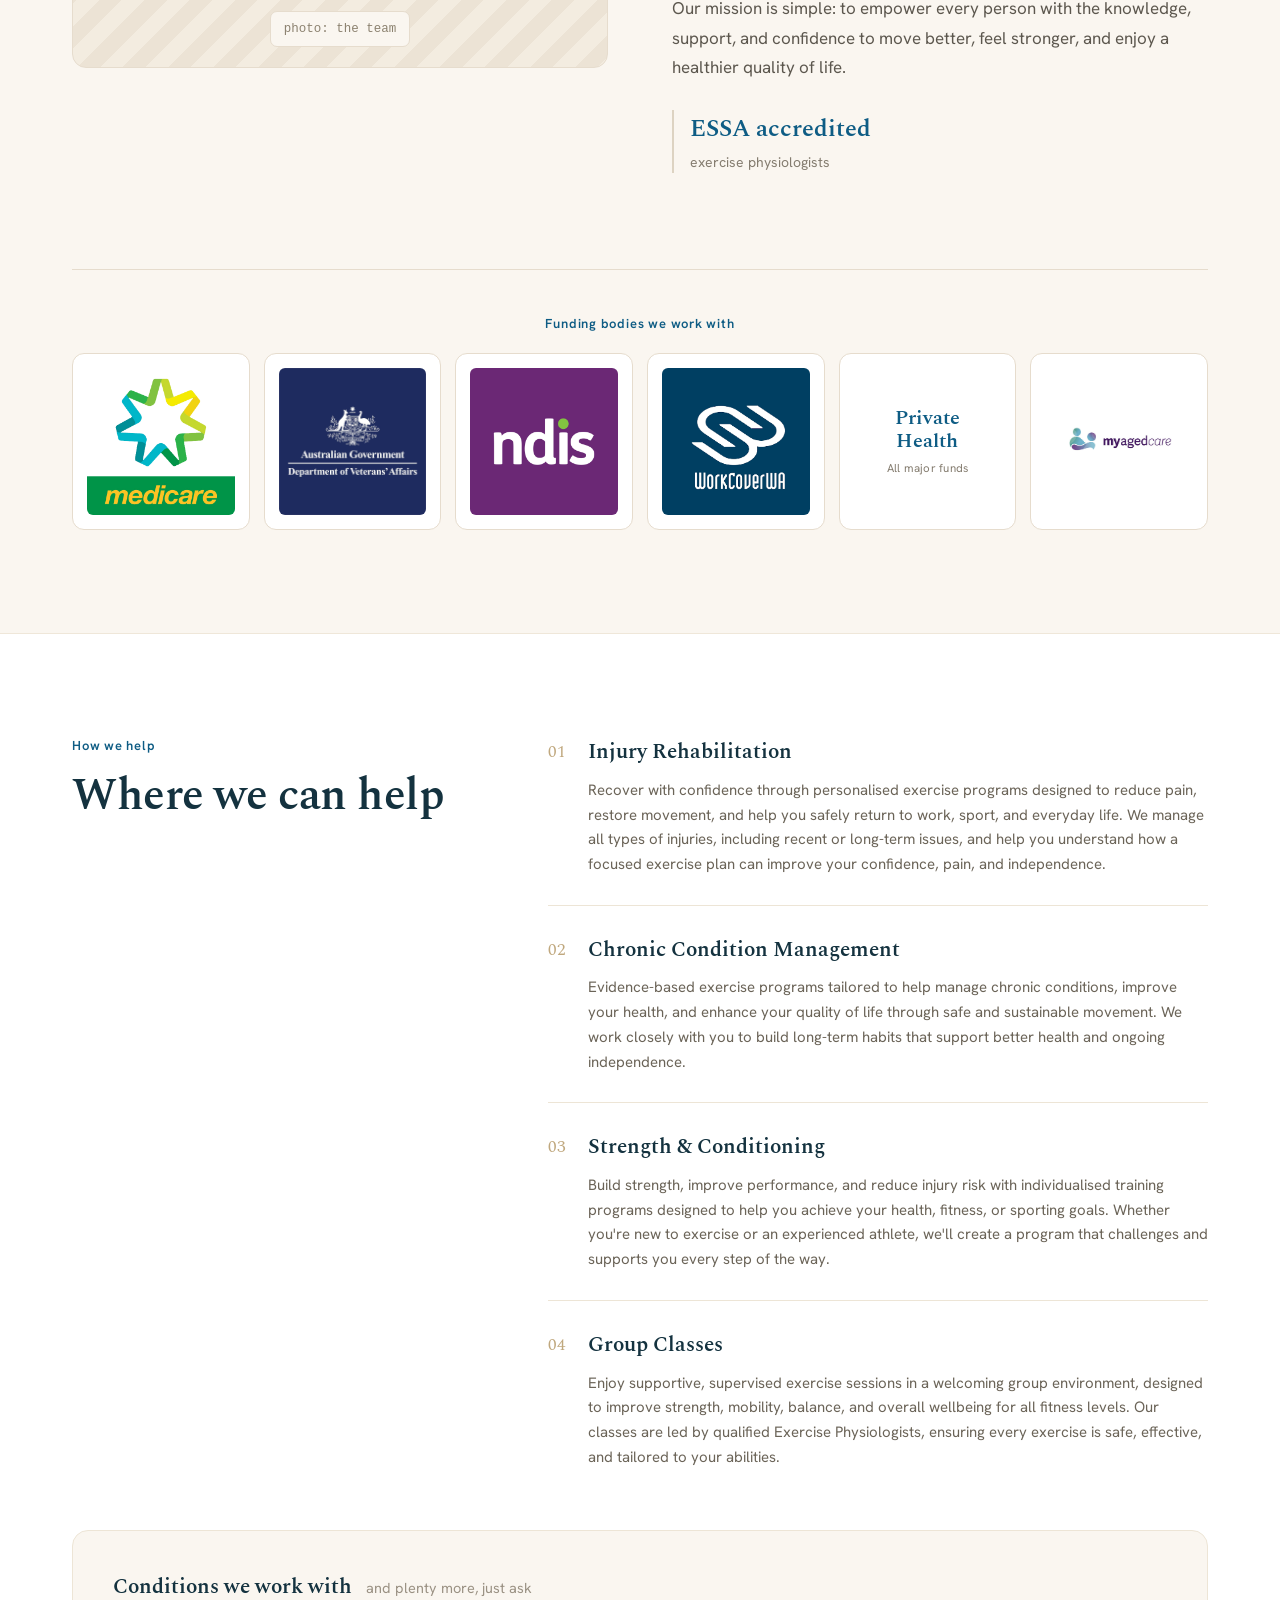
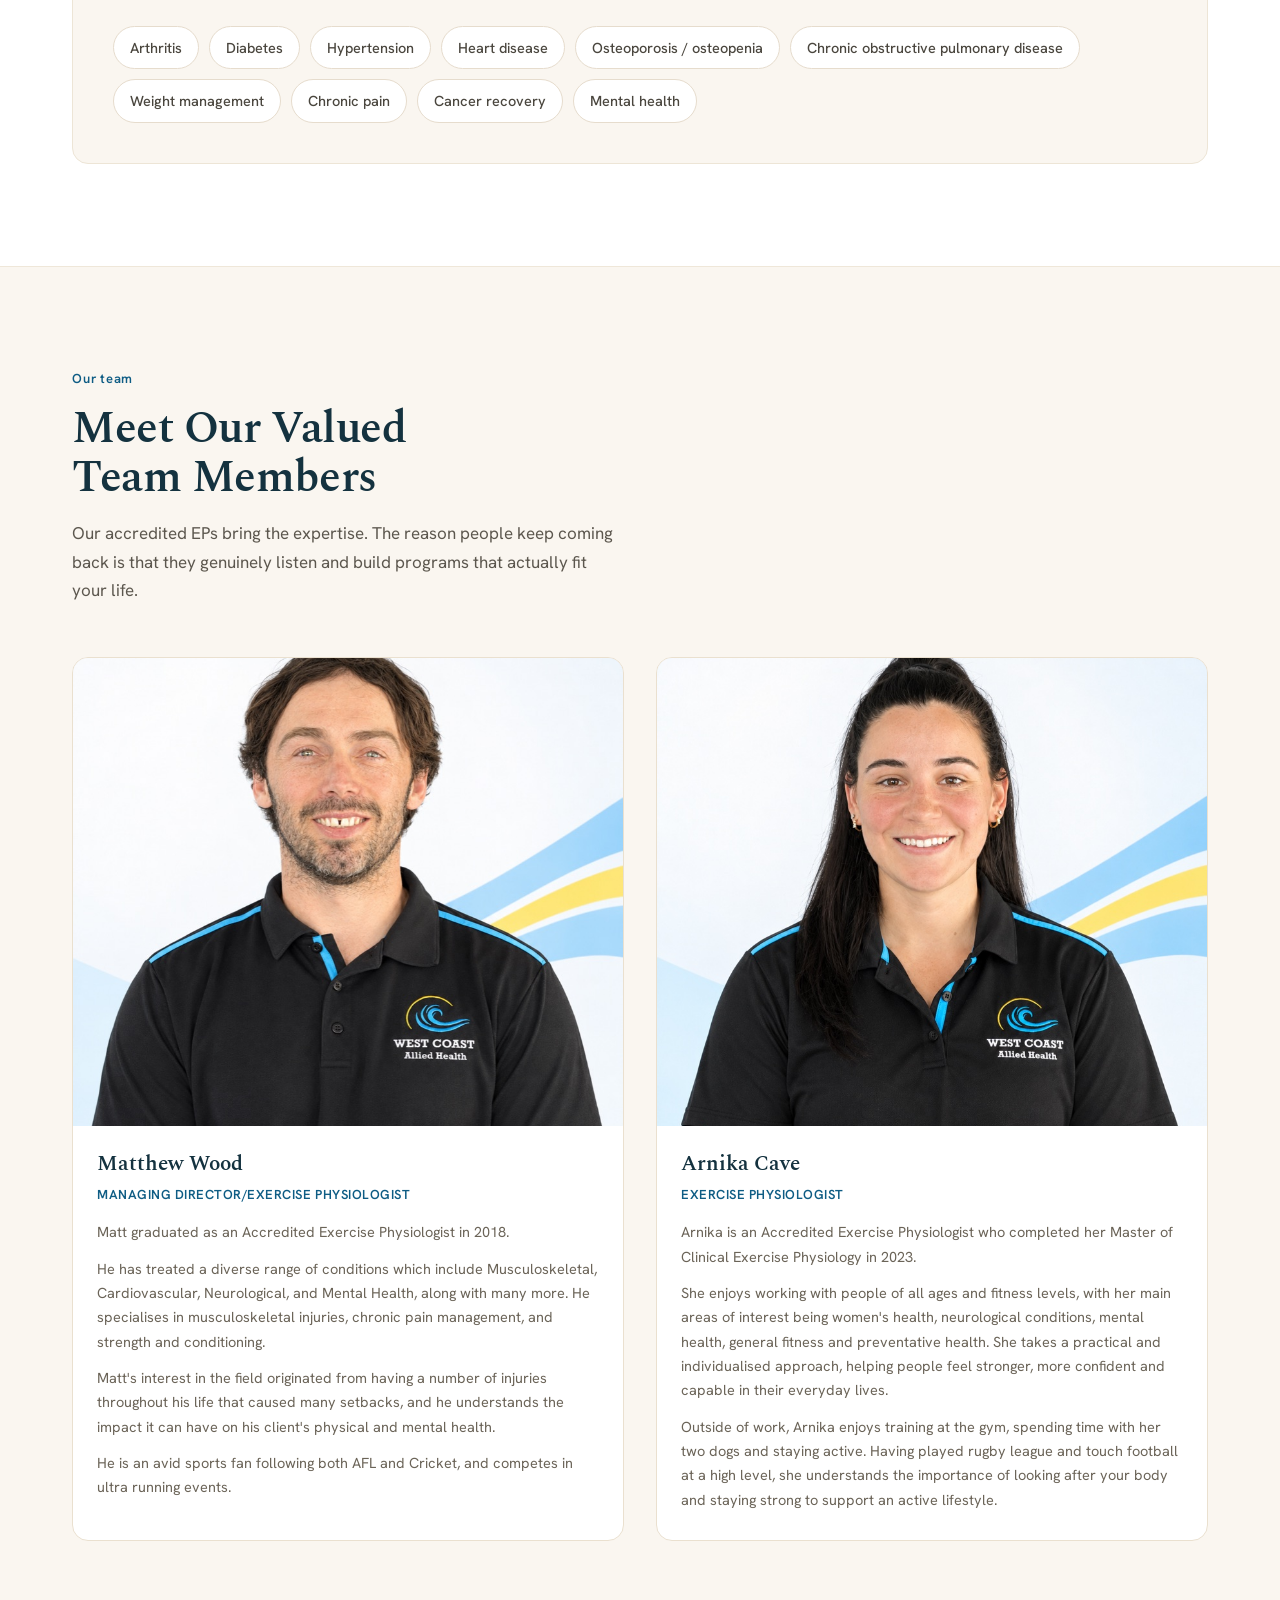
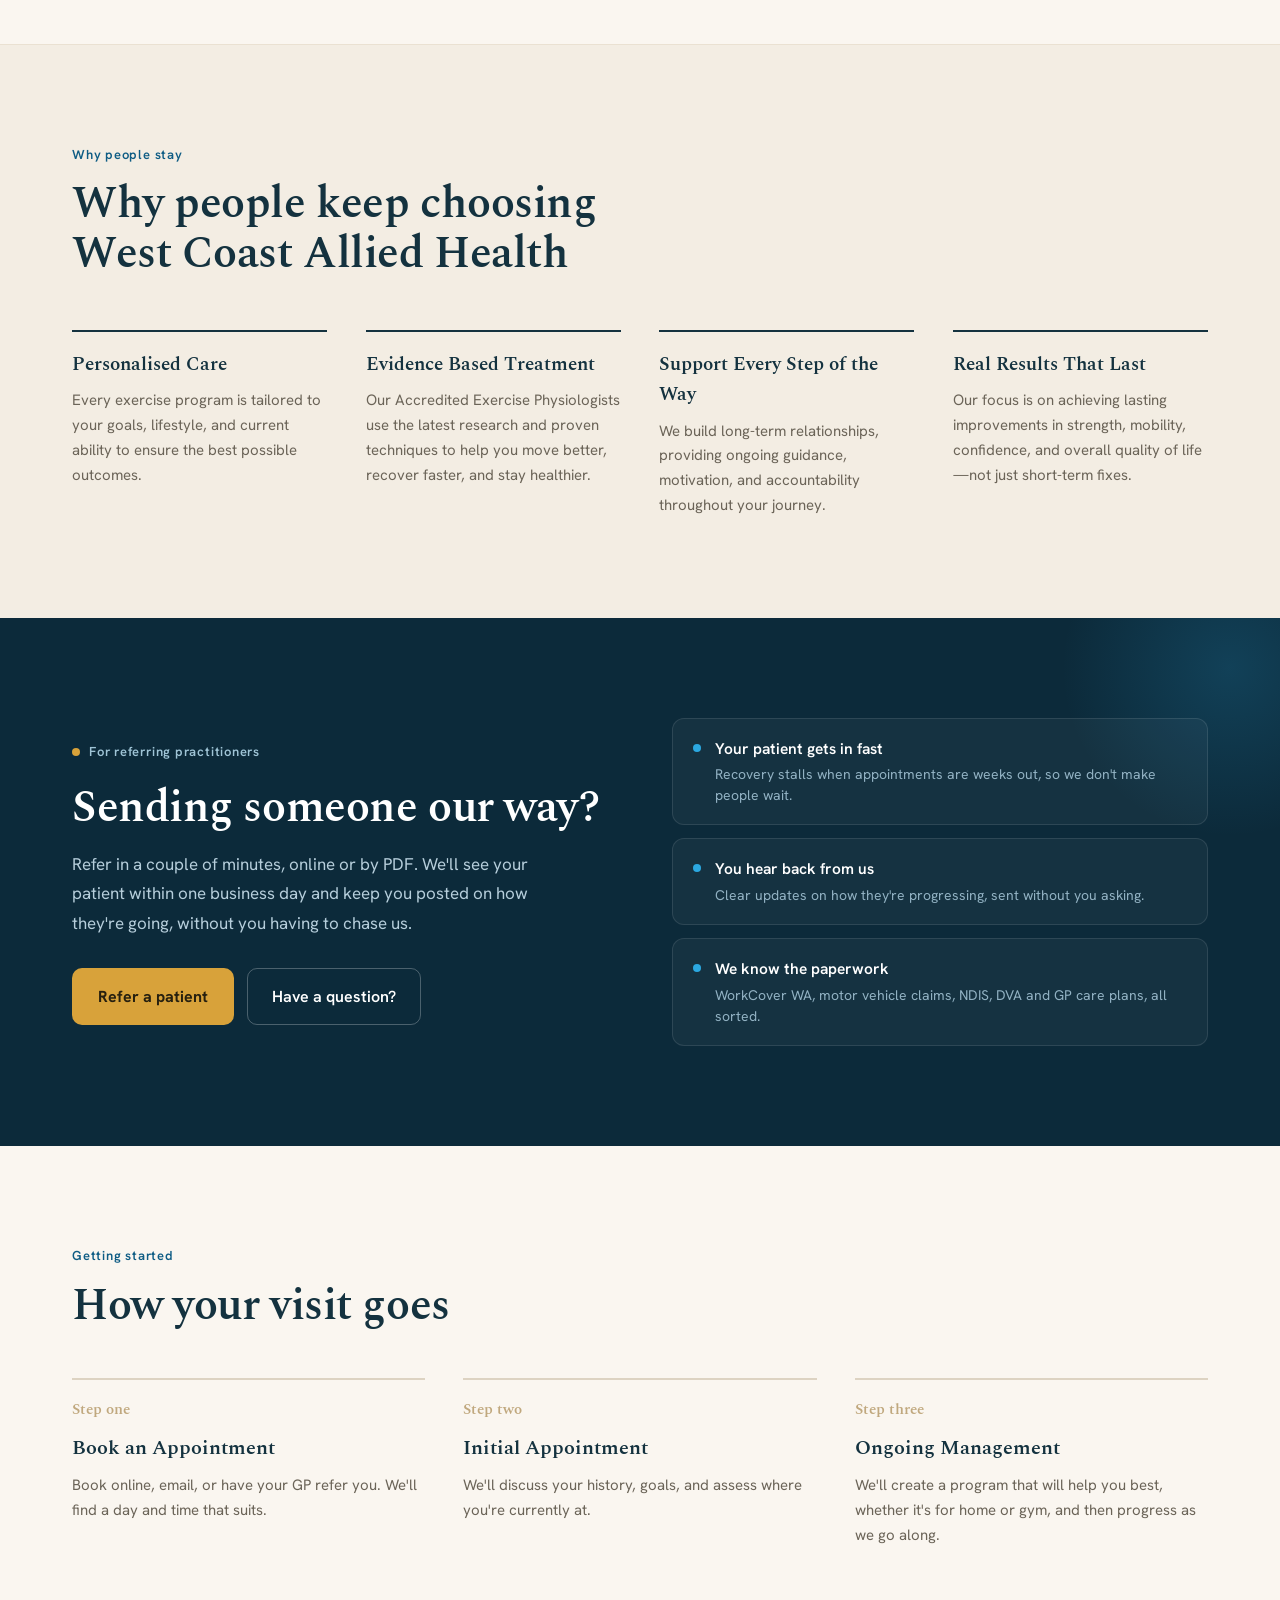
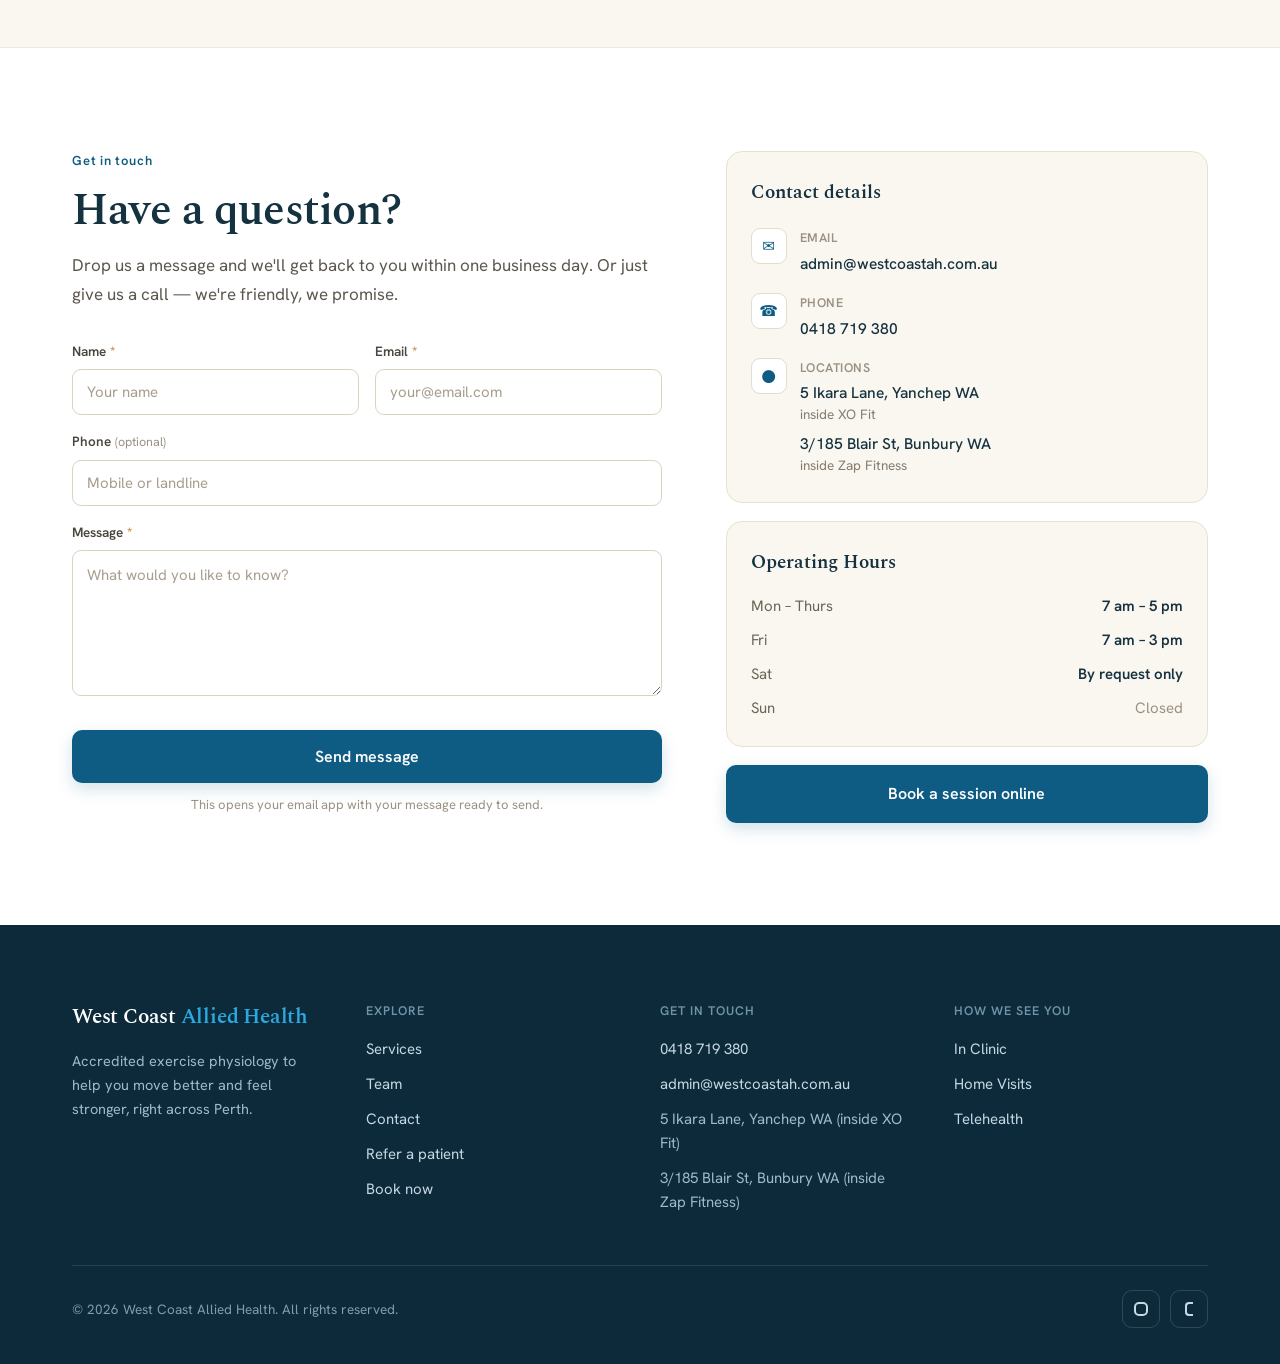
==== commit fbe62fe0: "Hero logo: cinematic entrance, stronger backing glow, centred placement, drop mouse parallax Co-Auth" ====
--- a/index.html
+++ b/index.html
@@ -75,17 +75,18 @@
   .hero-beach-shade{position:absolute;inset:0;background:linear-gradient(90deg,rgba(12,36,50,.86) 0%,rgba(12,36,50,.64) 36%,rgba(12,36,50,.12) 64%,rgba(12,36,50,0) 100%),linear-gradient(0deg,rgba(12,36,50,.35) 0%,rgba(12,36,50,0) 30%);}
   .hero-beach-inner{position:relative;max-width:1180px;margin:0 auto;padding:clamp(64px,9vw,128px) 22px clamp(72px,10vw,140px);display:grid;grid-template-columns:minmax(0,600px) 1fr;grid-template-areas:"copy logo";align-items:center;gap:40px;}
   .hero-beach-copy{grid-area:copy;}
-  .hero-beach-logo{grid-area:logo;justify-self:center;align-self:start;position:relative;width:clamp(220px,26vw,360px);will-change:transform;margin-top:-24px;}
-  .hero-beach-logo::before{content:'';position:absolute;inset:-18% -22%;background:radial-gradient(closest-side,rgba(255,250,242,.78),rgba(255,244,228,.4) 55%,rgba(255,240,220,0));filter:blur(8px);z-index:-1;}
-  .hero-beach-logo img{width:100%;height:auto;display:block;filter:drop-shadow(0 2px 2px rgba(20,30,40,.18)) drop-shadow(0 14px 22px rgba(20,30,40,.28)) drop-shadow(0 34px 48px rgba(20,30,40,.18));animation:logoIn 1.4s .25s cubic-bezier(.16,.8,.24,1) both;}
-  @keyframes logoIn{from{opacity:0;transform:translateY(26px) scale(.94);}to{opacity:1;transform:none;}}
+  .hero-beach-logo{grid-area:logo;justify-self:center;align-self:center;position:relative;isolation:isolate;width:clamp(220px,23vw,320px);}
+  .hero-beach-logo::before{content:'';position:absolute;inset:-30% -32%;background:radial-gradient(closest-side,rgba(255,251,245,.96),rgba(255,249,241,.9) 40%,rgba(255,244,230,.55) 68%,rgba(255,240,222,0));filter:blur(10px);z-index:-1;animation:haloIn 2.6s .4s ease-out both;}
+  @keyframes haloIn{from{opacity:0;transform:scale(.7);}to{opacity:1;transform:none;}}
+  .hero-beach-logo img{width:100%;height:auto;display:block;filter:drop-shadow(0 2px 2px rgba(20,30,40,.18)) drop-shadow(0 14px 22px rgba(20,30,40,.28)) drop-shadow(0 34px 48px rgba(20,30,40,.18));animation:logoIn 2.4s .6s cubic-bezier(.19,1,.22,1) both;}
+  @keyframes logoIn{0%{opacity:0;transform:scale(1.18);filter:blur(18px) brightness(1.6);}60%{opacity:1;}100%{opacity:1;transform:none;filter:blur(0) brightness(1) drop-shadow(0 2px 2px rgba(20,30,40,.18)) drop-shadow(0 14px 22px rgba(20,30,40,.28)) drop-shadow(0 34px 48px rgba(20,30,40,.18));}}
   @media(max-width:900px){
     .hero-beach-inner{grid-template-columns:1fr;grid-template-areas:"logo" "copy";gap:22px;padding-top:44px;}
-    .hero-beach-logo{justify-self:start;width:150px;margin-top:0;}
+    .hero-beach-logo{justify-self:start;width:150px;margin:0;}
     .hero-beach-logo::before{inset:-22% -26%;}
     .hero-beach-shade{background:linear-gradient(180deg,rgba(12,36,50,.1) 0%,rgba(12,36,50,.62) 34%,rgba(12,36,50,.8) 100%);}
   }
-  @media(prefers-reduced-motion:reduce){.hero-beach-img,.hero-beach-logo img{animation:none;}}
+  @media(prefers-reduced-motion:reduce){.hero-beach-img,.hero-beach-logo img,.hero-beach-logo::before{animation:none;}}
 
   .split{grid-template-columns:1fr 1fr;}
   @media(max-width:860px){.split{grid-template-columns:1fr;}}
@@ -189,7 +190,7 @@
   <div class="hero-beach-bg" data-depth="bg"><img src="assets/hero-beach-2560.jpg" srcset="assets/hero-beach-1280.jpg 1280w, assets/hero-beach-2560.jpg 2560w" sizes="100vw" alt="" class="hero-beach-img" fetchpriority="high"></div>
   <div class="hero-beach-shade"></div>
   <div class="hero-beach-inner">
-    <div class="hero-beach-logo" data-depth="logo">
+    <div class="hero-beach-logo">
       <img src="assets/logo-transparent.png" alt="West Coast Allied Health" width="900" height="860">
     </div>
     <div class="hero-beach-copy">
@@ -527,29 +528,18 @@
 
 <script src="assets/reveal.js" defer></script>
 <script>
-/* Hero depth: background and logo drift at different rates on scroll and pointer move */
+/* Hero depth: background drifts slower than the page on scroll */
 (function () {
   var hero = document.querySelector('.hero-beach');
   if (!hero || (window.matchMedia && window.matchMedia('(prefers-reduced-motion: reduce)').matches)) return;
-  var bg = hero.querySelector('[data-depth="bg"]'), logo = hero.querySelector('[data-depth="logo"]');
-  var mx = 0, my = 0, tx = 0, ty = 0, ticking = false;
+  var bg = hero.querySelector('[data-depth="bg"]'), ticking = false;
   function render() {
     ticking = false;
-    var sy = Math.min(window.scrollY, hero.offsetHeight);
-    tx += (mx - tx) * 0.08; ty += (my - ty) * 0.08;
-    bg.style.transform = 'translate3d(' + (tx * -10) + 'px,' + (sy * 0.32 + ty * -8) + 'px,0)';
-    logo.style.transform = 'translate3d(' + (tx * 16) + 'px,' + (sy * -0.12 + ty * 12) + 'px,0)';
-    if (Math.abs(mx - tx) > 0.002 || Math.abs(my - ty) > 0.002) request();
+    bg.style.transform = 'translate3d(0,' + Math.min(window.scrollY, hero.offsetHeight) * 0.3 + 'px,0)';
   }
-  function request() { if (!ticking) { ticking = true; requestAnimationFrame(render); } }
-  window.addEventListener('scroll', request, { passive: true });
-  if (window.matchMedia('(hover: hover)').matches) {
-    hero.addEventListener('pointermove', function (e) {
-      var r = hero.getBoundingClientRect();
-      mx = (e.clientX - r.left) / r.width - 0.5; my = (e.clientY - r.top) / r.height - 0.5; request();
-    });
-    hero.addEventListener('pointerleave', function () { mx = 0; my = 0; request(); });
-  }
+  window.addEventListener('scroll', function () {
+    if (!ticking) { ticking = true; requestAnimationFrame(render); }
+  }, { passive: true });
 })();
 </script>
 <script>
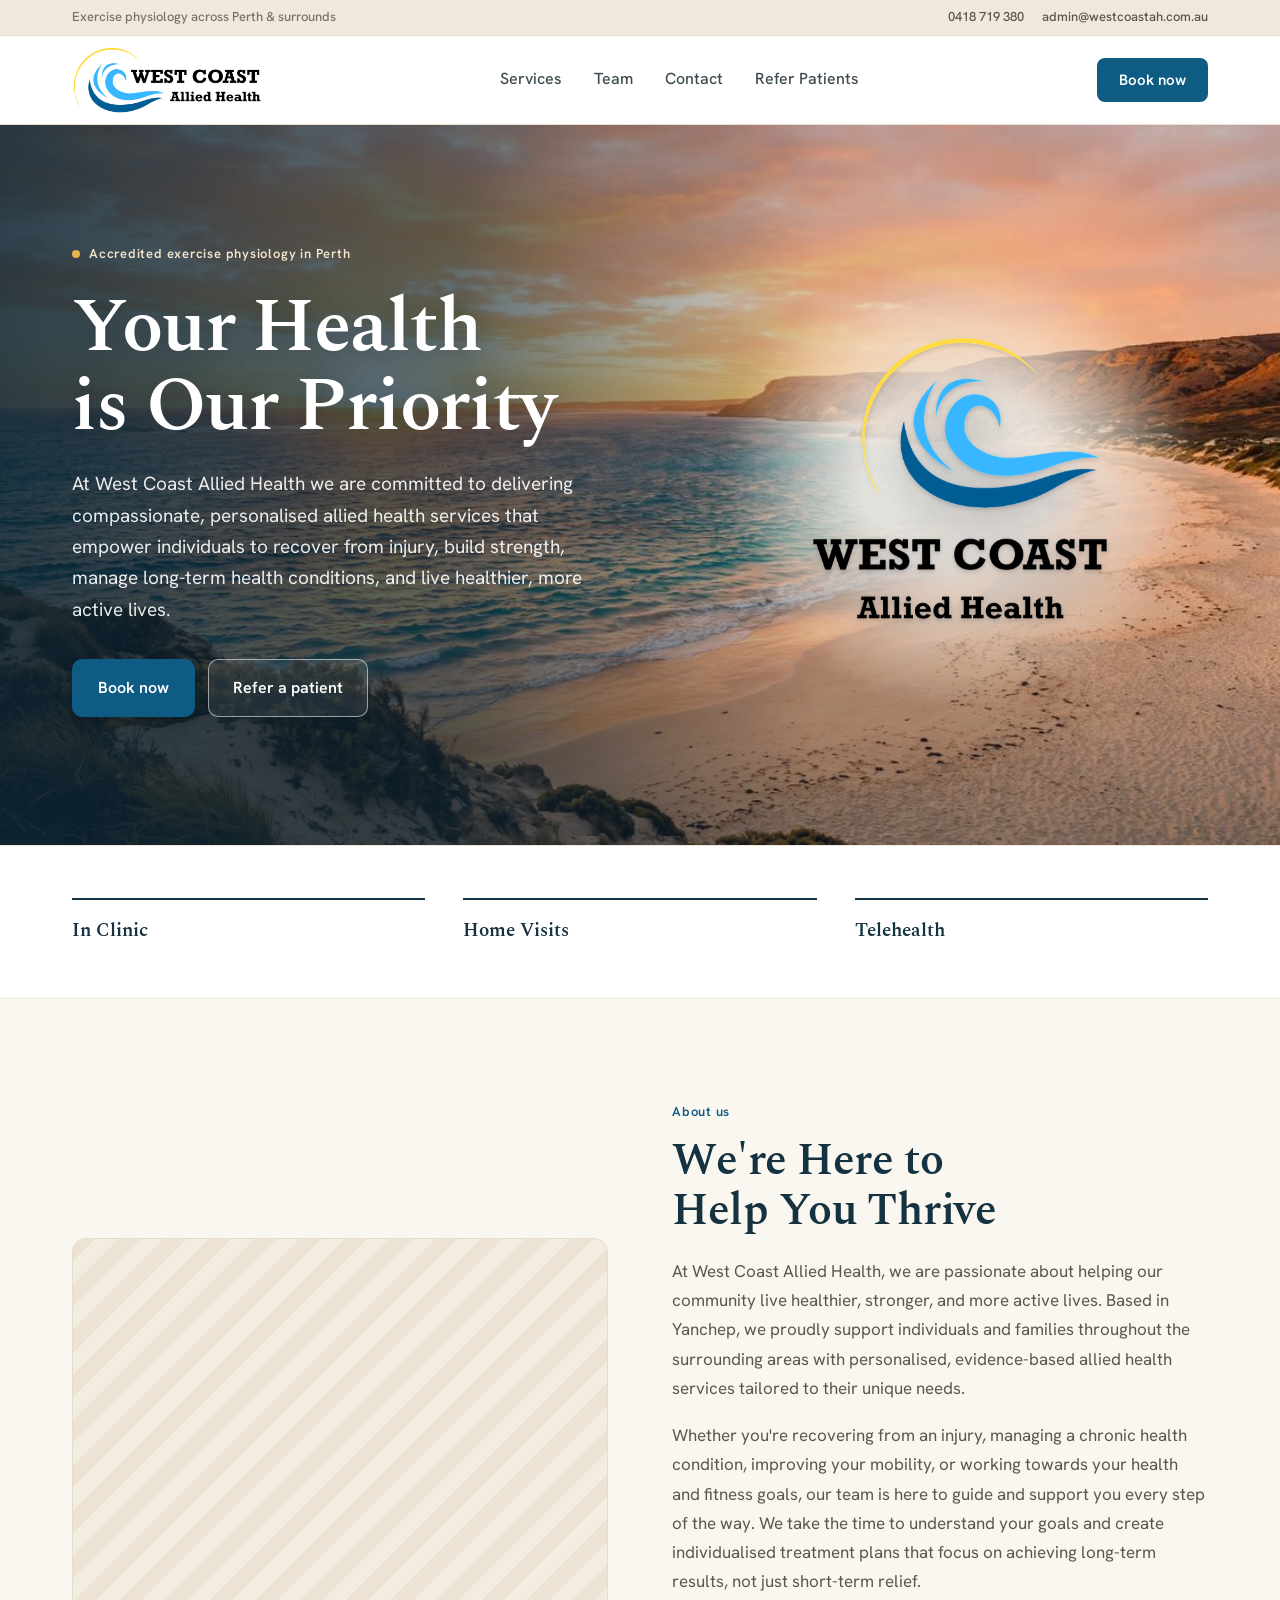
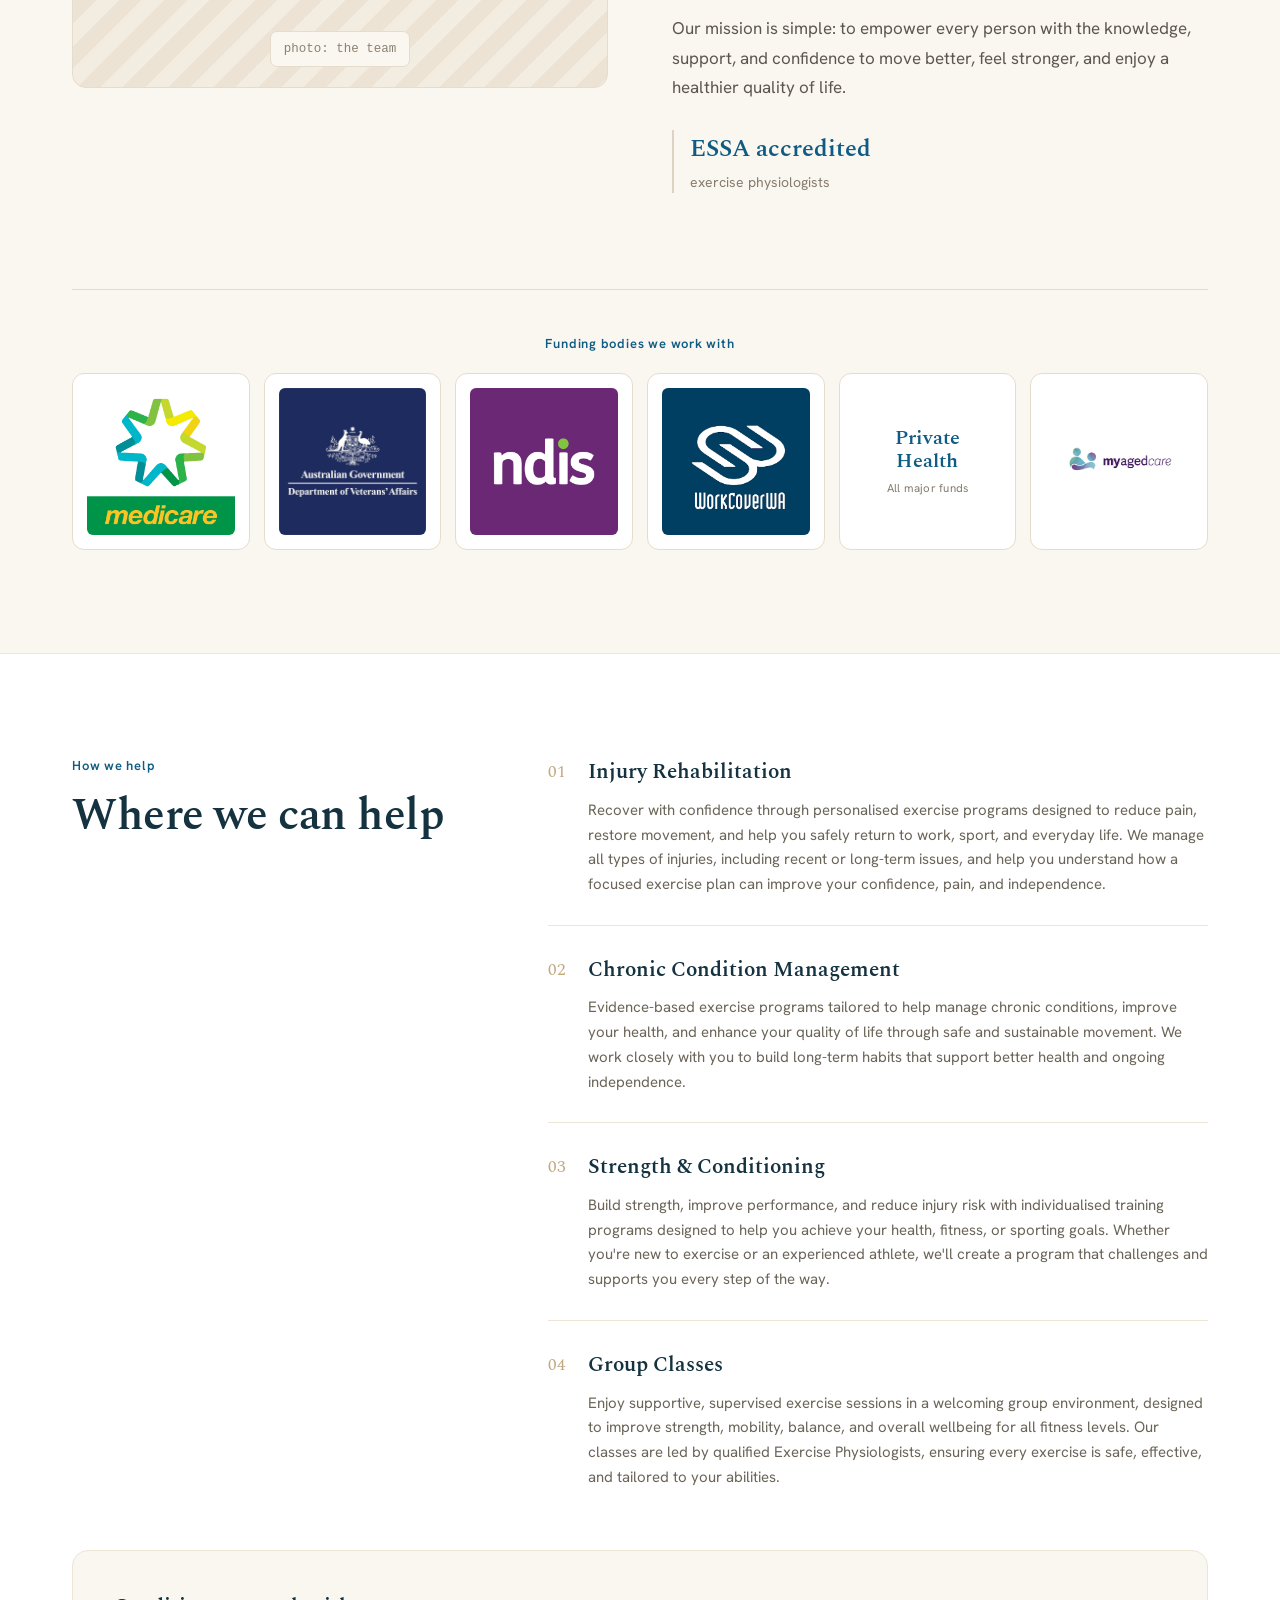
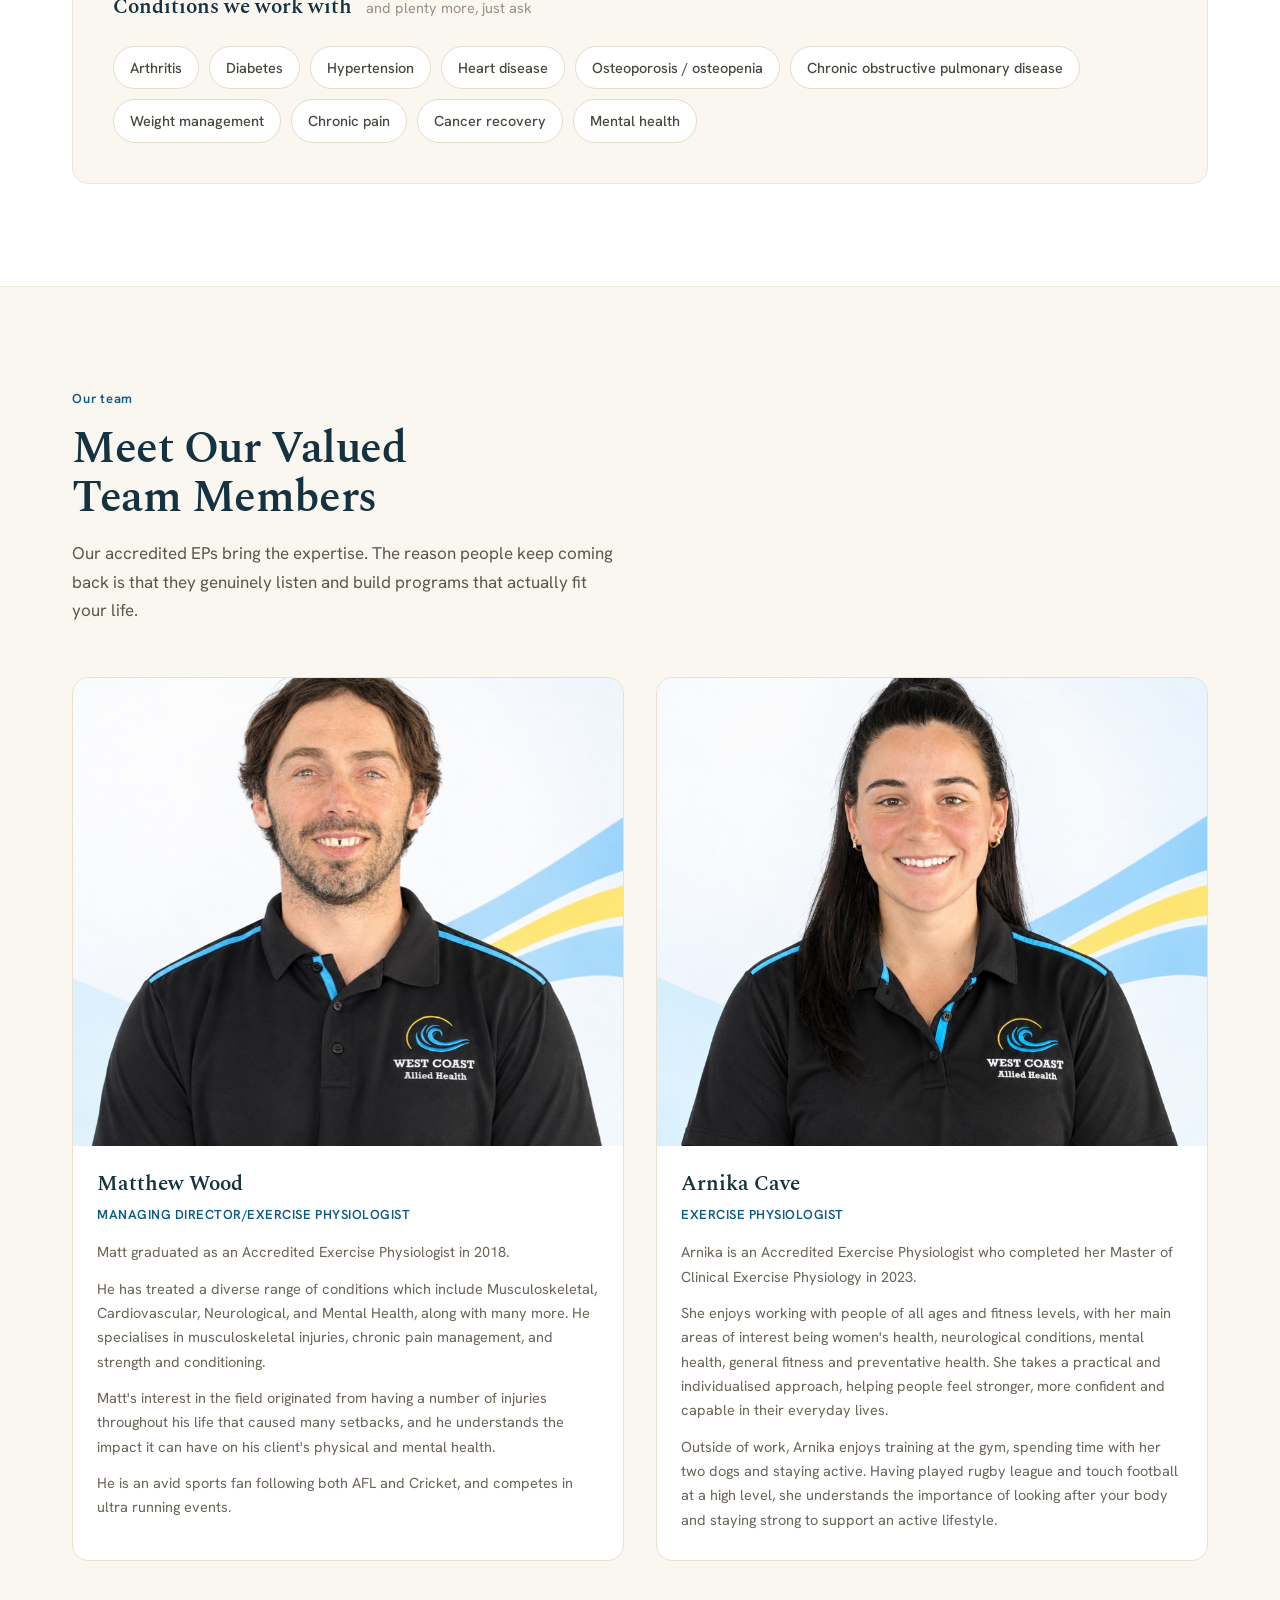
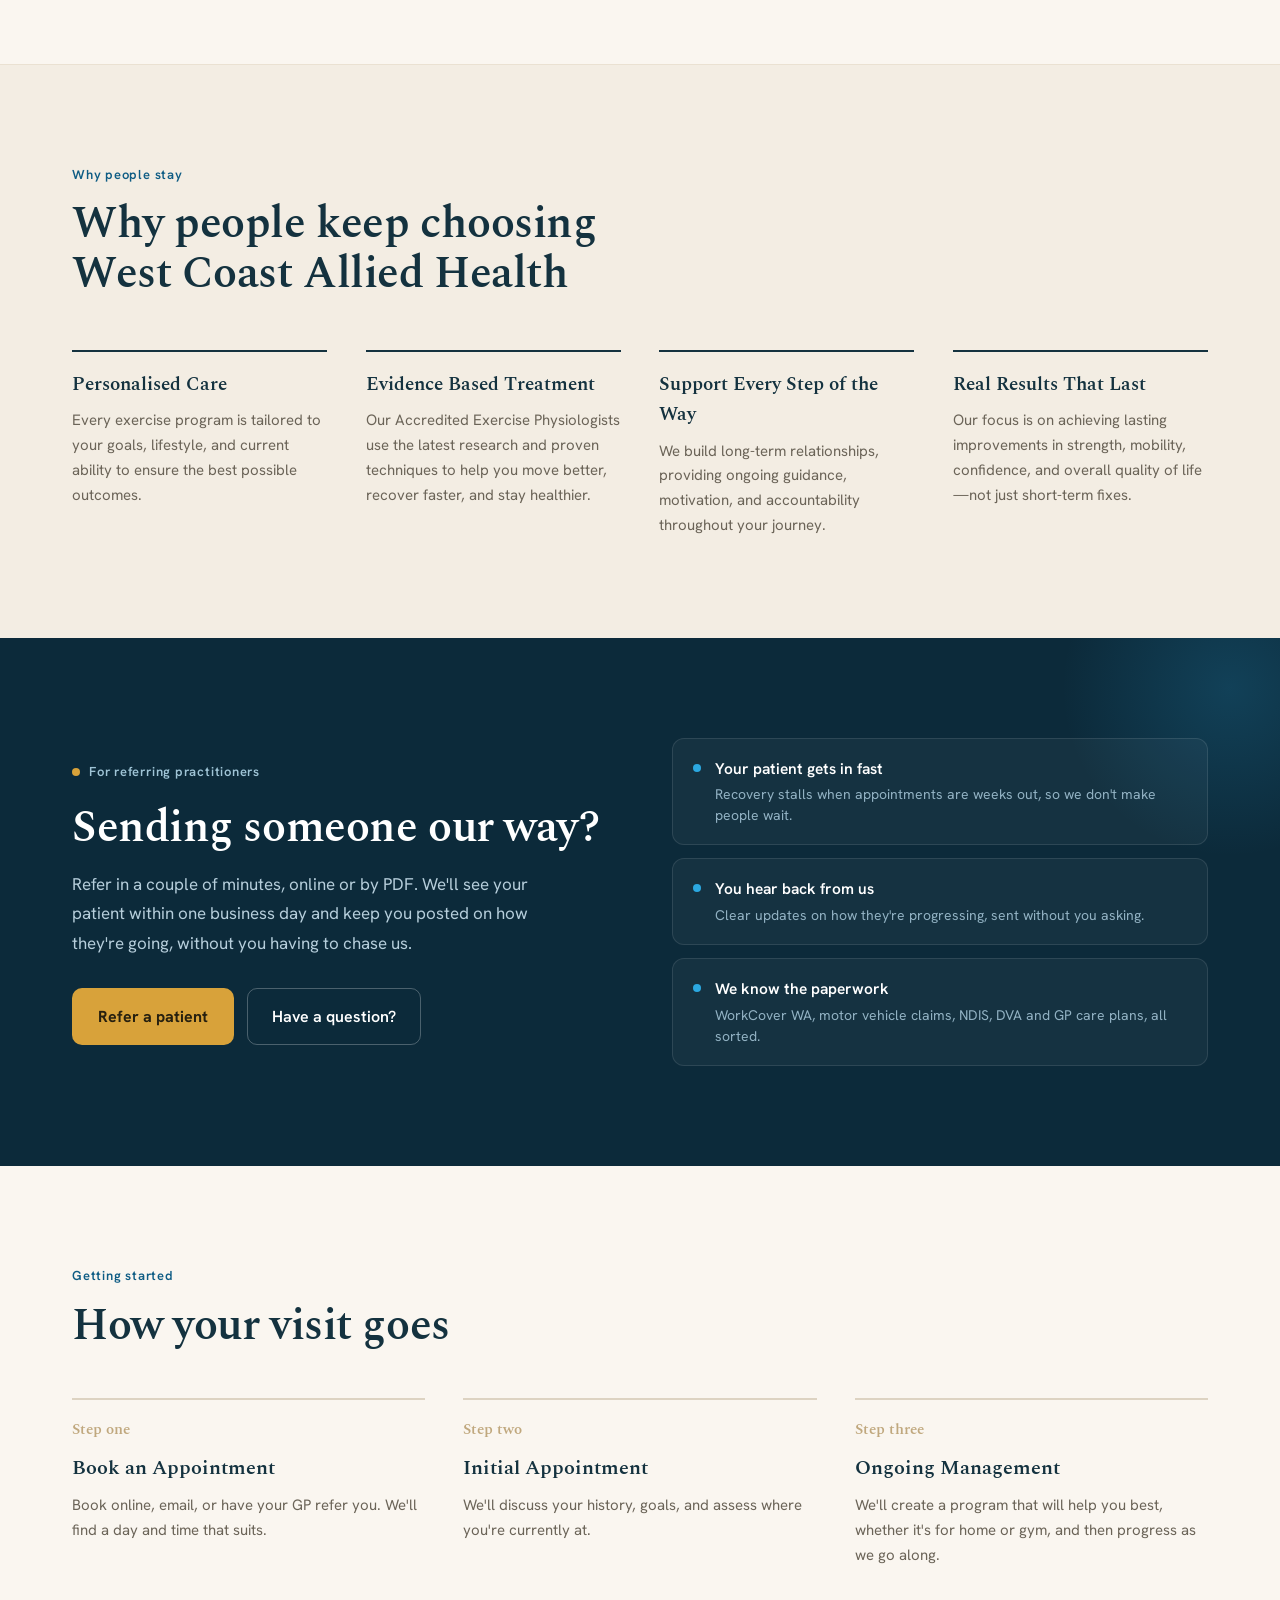
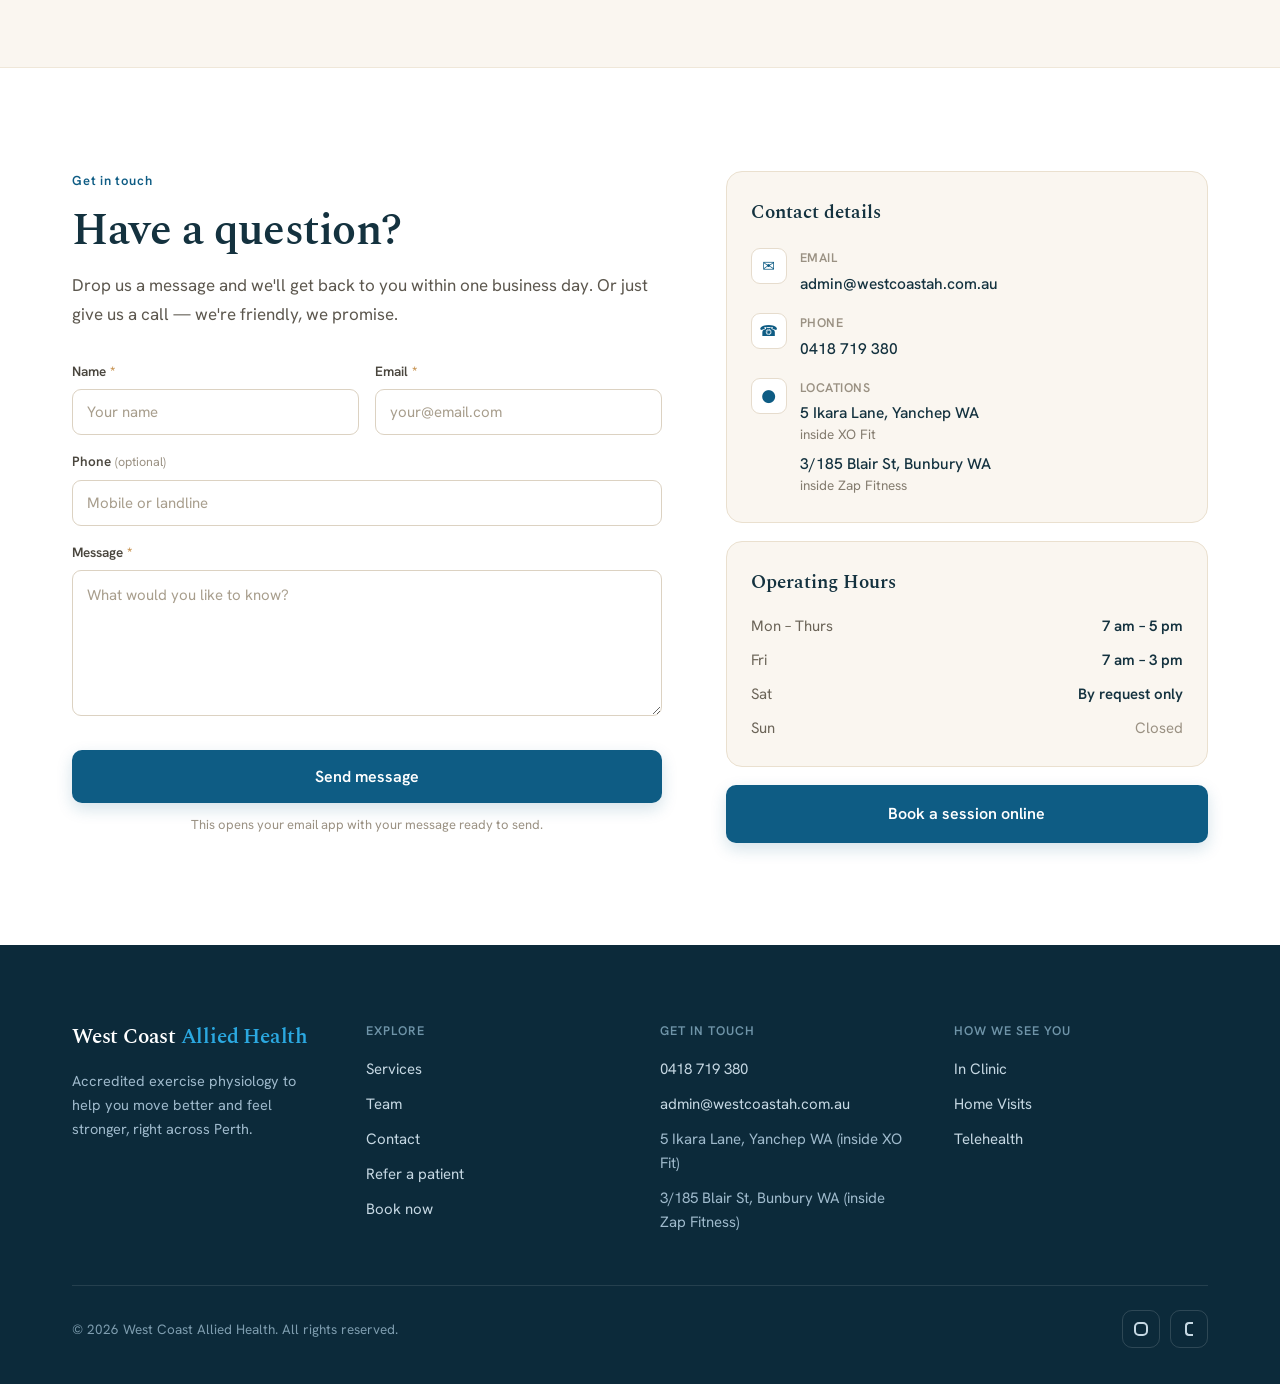
==== commit 9d33bce3: "Enlarge nav logo 50% using tightly cropped transparent version Co-Authored-By: Claude Opus 5.5 <nore" ====
--- a/index.html
+++ b/index.html
@@ -10,7 +10,7 @@
 <link href="https://fonts.googleapis.com/css2?family=Spectral:wght@400;500;600;700&family=Hanken+Grotesk:wght@400;500;600;700&display=swap" rel="stylesheet">
 <style>
   *{box-sizing:border-box;}
-  html{scroll-behavior:smooth;scroll-padding-top:100px;-webkit-text-size-adjust:100%;}
+  html{scroll-behavior:smooth;scroll-padding-top:110px;-webkit-text-size-adjust:100%;}
   body{margin:0;font-family:'Hanken Grotesk',system-ui,sans-serif;color:#14323F;background:#FAF6F0;line-height:1.6;overflow-x:clip;}
   ::selection{background:#E7D8BF;}
 
@@ -26,7 +26,7 @@
 
   /* Nav bar */
   #nav-bar{border-bottom:1px solid #EAE0CF;}
-  .nav-inner{max-width:1180px;margin:0 auto;padding:0 22px;display:flex;align-items:center;justify-content:space-between;height:68px;gap:16px;}
+  .nav-inner{max-width:1180px;margin:0 auto;padding:0 22px;display:flex;align-items:center;justify-content:space-between;height:88px;gap:16px;}
 
   /* Desktop links */
   .nav-links{display:flex;align-items:center;gap:clamp(20px,2.5vw,38px);}
@@ -156,7 +156,7 @@
   <div id="nav-bar">
     <div class="nav-inner">
       <a href="#top" style="display:flex;align-items:center;text-decoration:none;flex-shrink:0;">
-        <img src="assets/logo-horizontal.png" alt="West Coast Allied Health" style="height:64px;width:auto;display:block;" />
+        <img src="assets/logo-nav.png" alt="West Coast Allied Health" style="height:68px;width:auto;display:block;" />
       </a>
       <nav class="nav-links" aria-label="Site navigation">
         <a href="#services" class="nav-link">Services</a>
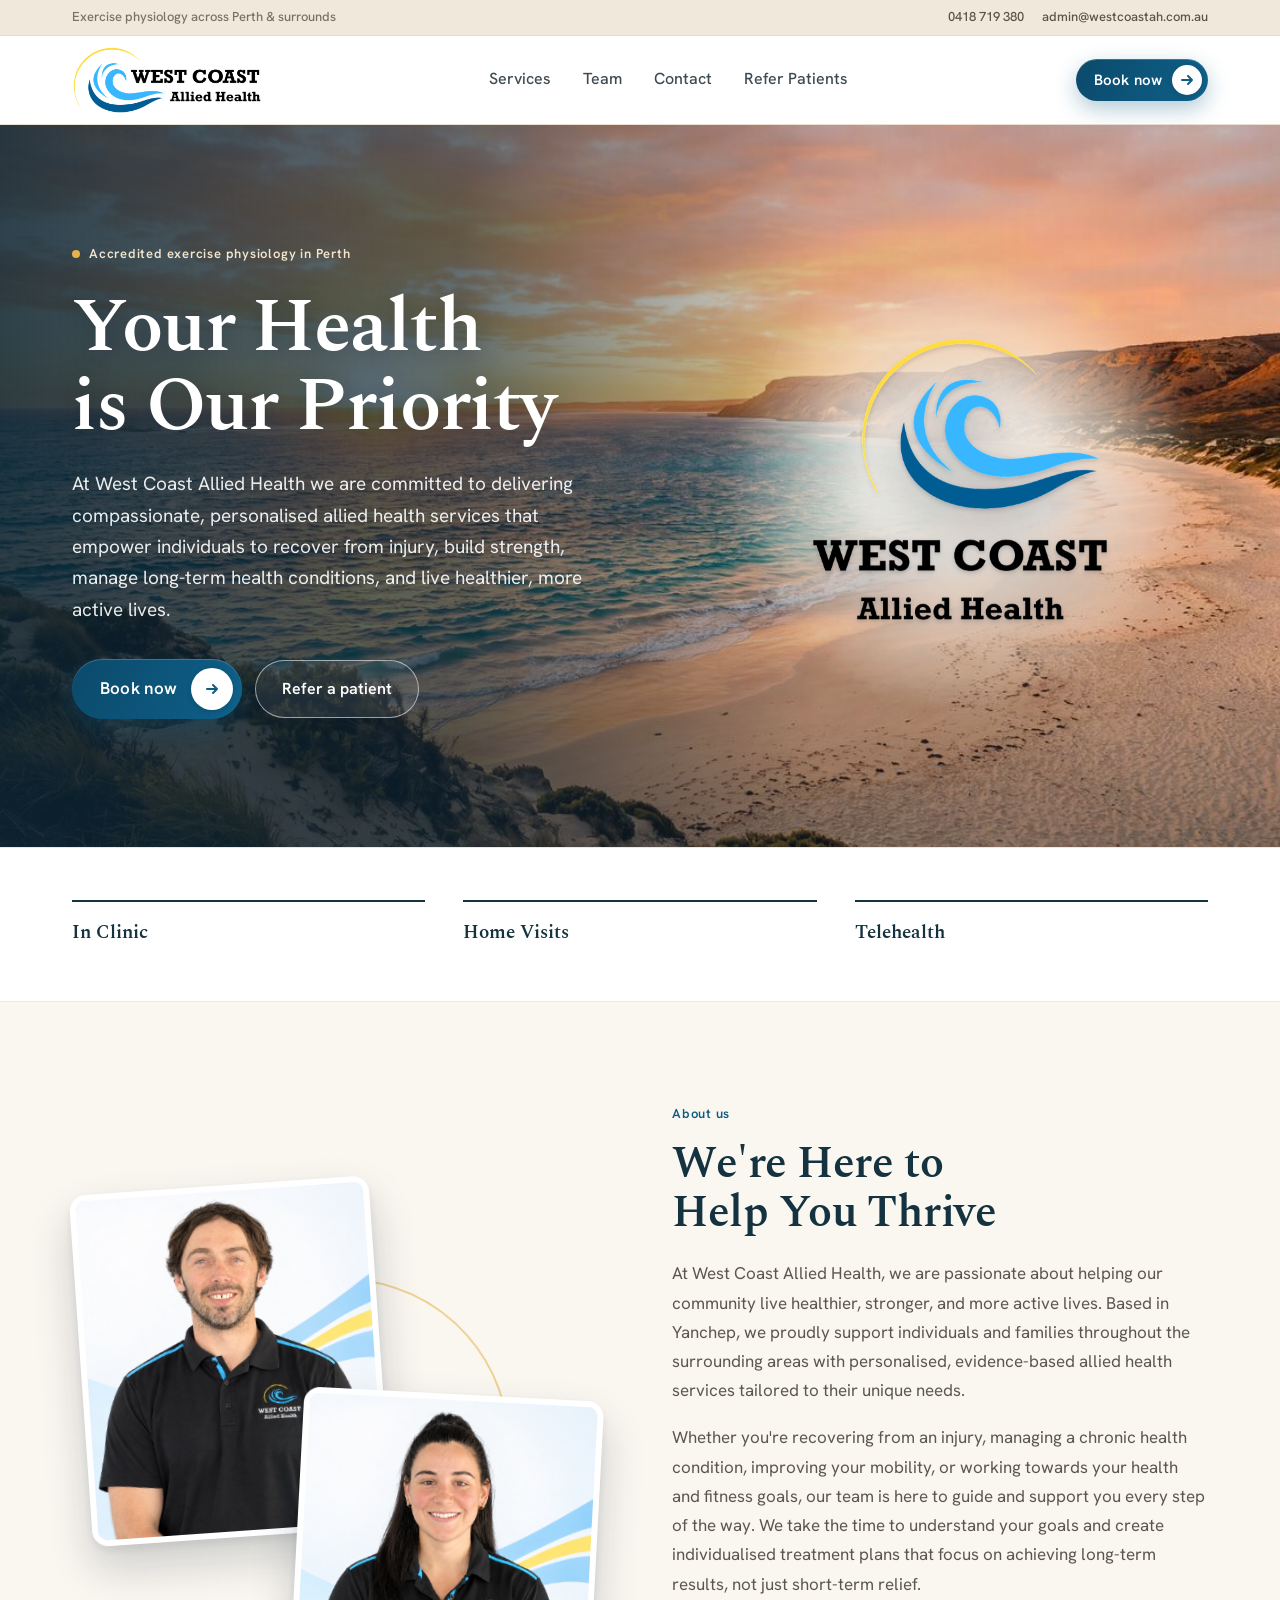
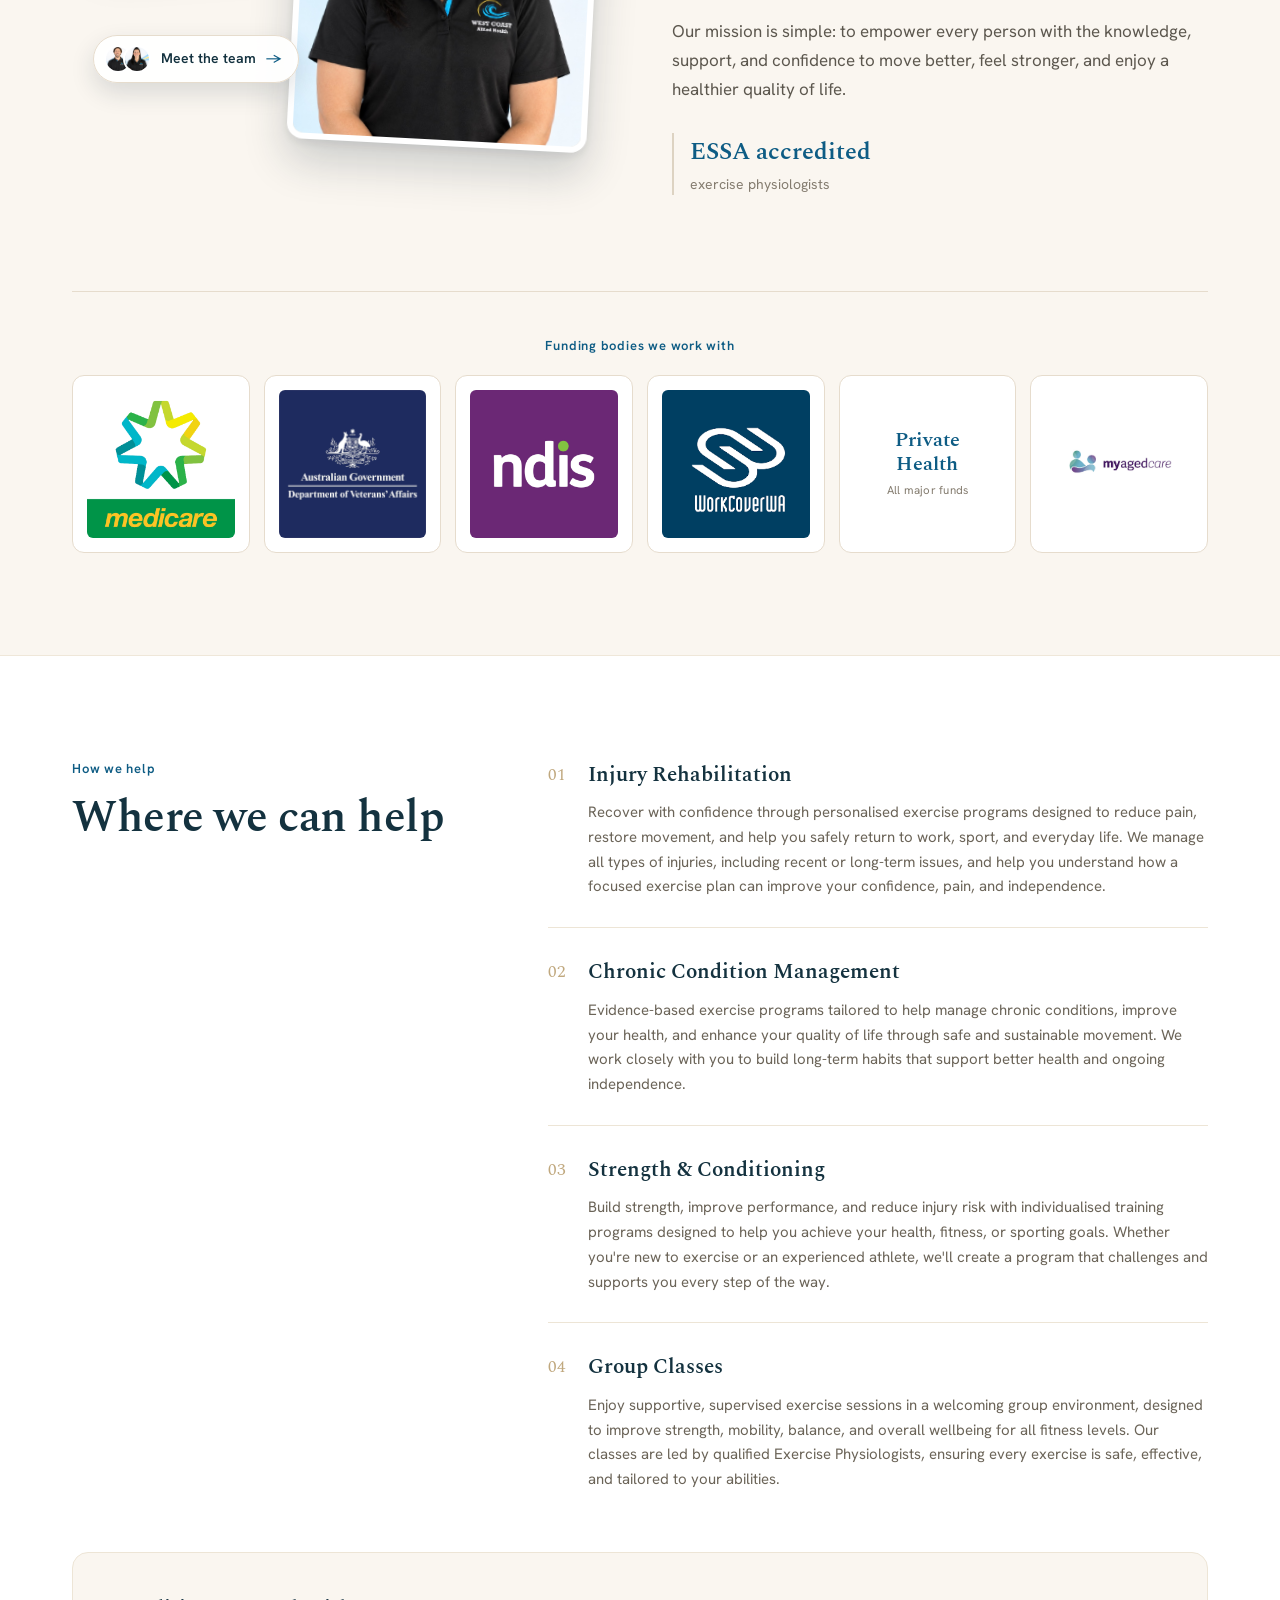
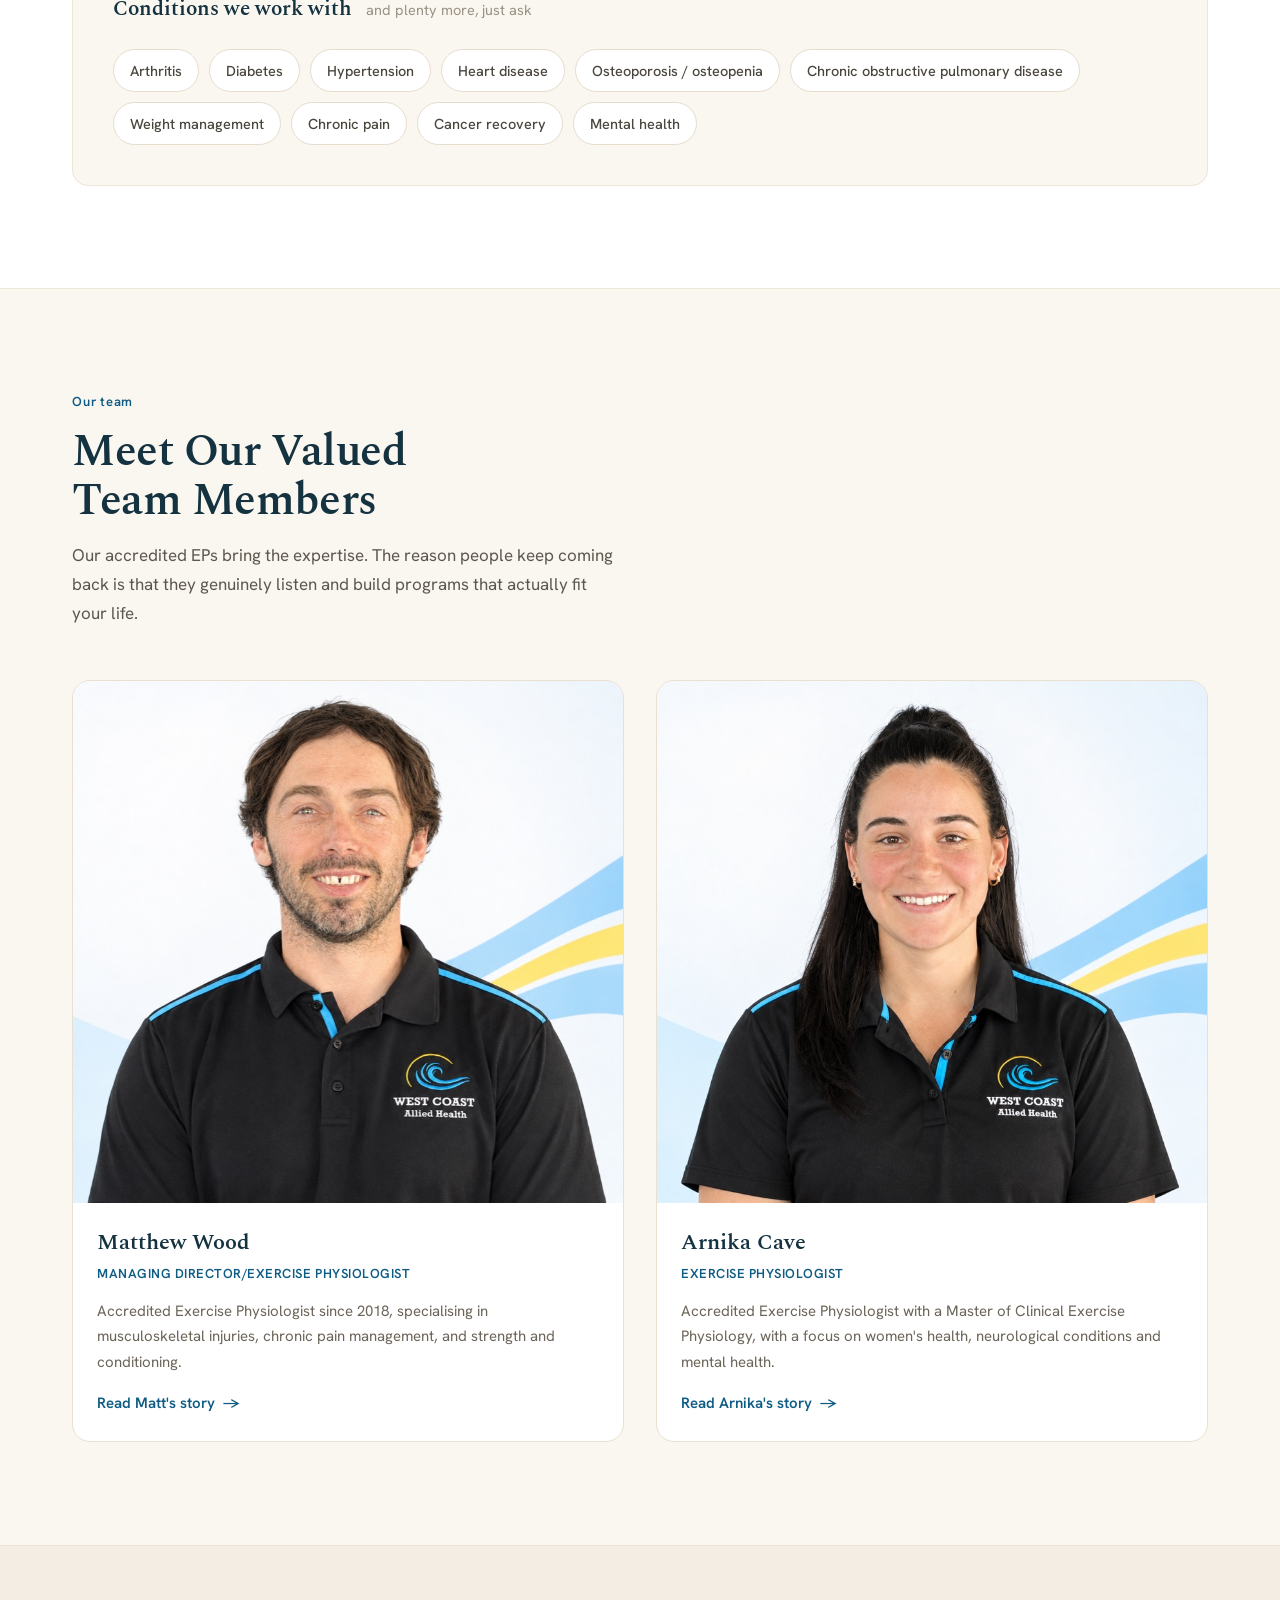
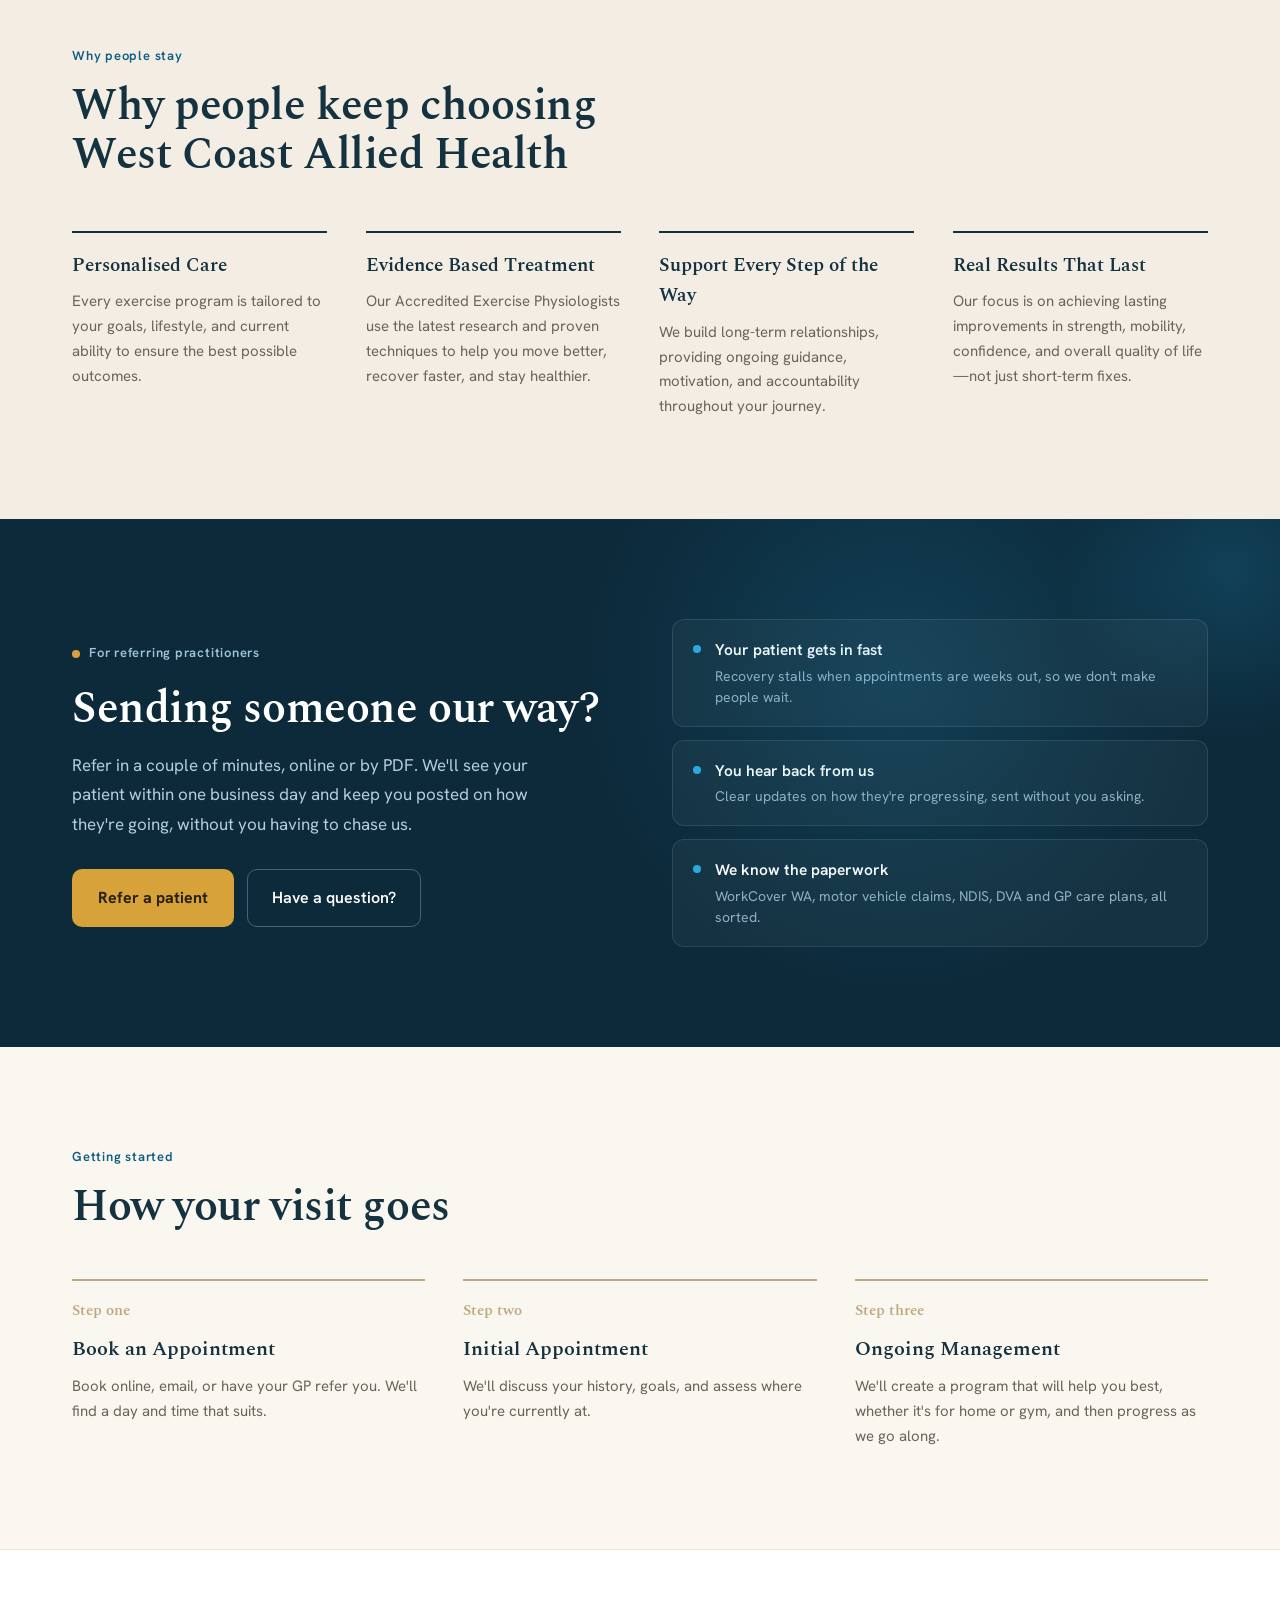
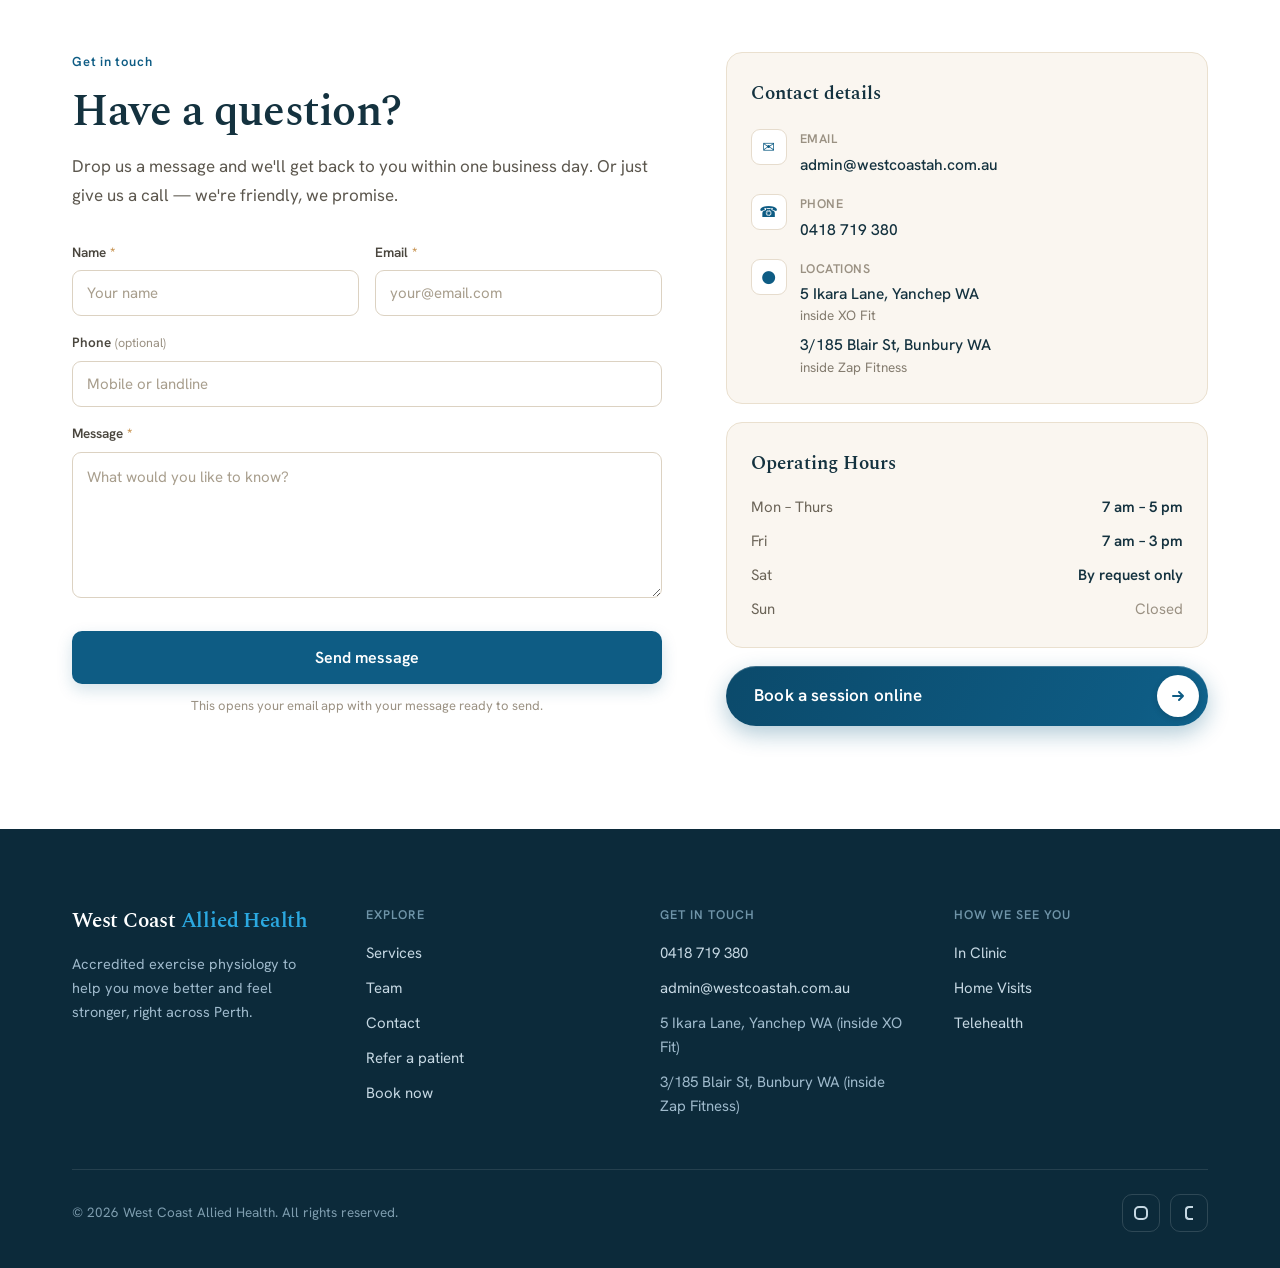
==== commit d9a73aa3: "Cinematic pass: animated book buttons, team bio modal, stacked about photos, headline reveal, scroll" ====
--- a/index.html
+++ b/index.html
@@ -37,8 +37,6 @@
   .nav-link.active{color:#0E5C84;font-weight:600;}
 
   /* Book button (desktop) */
-  .nav-book-btn{display:inline-flex;align-items:center;background:#0E5C84;color:#fff !important;padding:10px 22px;border-radius:8px;font-weight:600;font-size:15px;text-decoration:none;transition:background .2s ease,transform .15s ease;white-space:nowrap;}
-  .nav-book-btn:hover{background:#0B4A6B;transform:translateY(-1px);}
 
   /* Burger button */
   .nav-burger{display:none;flex-direction:column;justify-content:center;gap:5px;width:42px;height:42px;border:1px solid #DDD3C2;border-radius:9px;background:#FAF6F0;cursor:pointer;padding:0;transition:background .15s ease;}
@@ -55,8 +53,6 @@
   .mobile-link:hover{color:#0E5C84;background:#FAF6F0;}
   .mobile-link.active{color:#0E5C84;}
   .mobile-book-wrap{padding:16px 22px 24px;border-top:1px solid #F1EADD;}
-  .mobile-book-link{display:block;text-align:center;background:#0E5C84;color:#fff;padding:14px;border-radius:9px;font-weight:600;font-size:16px;text-decoration:none;transition:background .2s ease;}
-  .mobile-book-link:hover{background:#0B4A6B;}
 
   @media(max-width:880px){
     .nav-links{display:none;}
@@ -141,6 +137,7 @@
   a.h-topbar-phone:hover{color:#0E5C84 !important;}
   button.h-submit:hover{background:#0B4A6B !important;transform:translateY(-1px);box-shadow:0 12px 24px rgba(14,92,132,.24) !important;}
 </style>
+<link rel="stylesheet" href="assets/fx.css">
 </head>
 <body>
 <div id="top">
@@ -165,7 +162,7 @@
         <a href="refer.html" class="nav-link">Refer Patients</a>
       </nav>
       <div style="display:flex;align-items:center;gap:10px;">
-        <a href="https://www.halaxy.com/book/appointment/west-coast-allied-health-yanchep/location/1312497" target="_blank" rel="noopener" class="nav-book-btn">Book now</a>
+        <a href="https://www.halaxy.com/book/appointment/west-coast-allied-health-yanchep/location/1312497" target="_blank" rel="noopener" class="nav-book-btn btn-book bb-sm">Book now<span class="bb-icon" aria-hidden="true"><svg viewBox="0 0 16 16" fill="none" stroke="currentColor" stroke-width="2" stroke-linecap="round" stroke-linejoin="round"><path d="M3 8h10M9 4l4 4-4 4"/></svg></span></a>
         <button id="burger-btn" aria-label="Open menu" aria-expanded="false" class="nav-burger">
           <span class="burger-bar"></span>
           <span class="burger-bar"></span>
@@ -180,7 +177,7 @@
     <a href="#contact" class="mobile-link">Contact</a>
     <a href="refer.html" class="mobile-link">Refer Patients</a>
     <div class="mobile-book-wrap">
-      <a href="https://www.halaxy.com/book/appointment/west-coast-allied-health-yanchep/location/1312497" target="_blank" rel="noopener" class="mobile-book-link">Book now</a>
+      <a href="https://www.halaxy.com/book/appointment/west-coast-allied-health-yanchep/location/1312497" target="_blank" rel="noopener" class="mobile-book-link btn-book bb-block">Book now<span class="bb-icon" aria-hidden="true"><svg viewBox="0 0 16 16" fill="none" stroke="currentColor" stroke-width="2" stroke-linecap="round" stroke-linejoin="round"><path d="M3 8h10M9 4l4 4-4 4"/></svg></span></a>
     </div>
   </div>
 </header>
@@ -194,15 +191,15 @@
       <img src="assets/logo-transparent.png" alt="West Coast Allied Health" width="900" height="860">
     </div>
     <div class="hero-beach-copy">
-      <div style="display:inline-flex;align-items:center;gap:9px;margin-bottom:24px;">
+      <div class="hero-fade" style="display:inline-flex;align-items:center;gap:9px;margin-bottom:24px;animation-delay:.05s;">
         <span style="width:8px;height:8px;border-radius:50%;background:#E7B24A;display:block;"></span>
         <span style="font-size:13px;font-weight:600;letter-spacing:.06em;color:#F3E6CC;">Accredited exercise physiology in Perth</span>
       </div>
-      <h1 style="font-family:'Spectral',Georgia,serif;font-weight:600;font-size:clamp(42px,6.4vw,76px);line-height:1.04;letter-spacing:-0.015em;margin:0 0 22px;color:#fff;text-wrap:balance;text-shadow:0 2px 24px rgba(8,24,34,.35);">Your Health is Our Priority</h1>
-      <p style="font-size:clamp(17px,1.5vw,19px);line-height:1.65;color:rgba(255,255,255,.9);margin:0 0 34px;max-width:520px;text-wrap:pretty;">At West Coast Allied Health we are committed to delivering compassionate, personalised allied health services that empower individuals to recover from injury, build strength, manage long-term health conditions, and live healthier, more active lives.</p>
-      <div style="display:flex;flex-wrap:wrap;gap:13px;">
-        <a href="https://www.halaxy.com/book/appointment/west-coast-allied-health-yanchep/location/1312497" target="_blank" rel="noopener" class="h-cta-primary" style="display:inline-flex;align-items:center;gap:9px;background:#0E5C84;color:#fff;padding:15px 26px;border-radius:10px;font-weight:600;font-size:16px;text-decoration:none;box-shadow:0 6px 16px rgba(0,0,0,.22);transition:background .2s ease,transform .15s ease,box-shadow .2s ease;">Book now</a>
-        <a href="refer.html" class="h-ghost-dark" style="display:inline-flex;align-items:center;gap:9px;background:rgba(255,255,255,.08);color:#fff;padding:15px 24px;border-radius:10px;font-weight:600;font-size:16px;text-decoration:none;border:1px solid rgba(255,255,255,.55);transition:background .2s ease,border-color .2s ease;">Refer a patient</a>
+      <h1 data-split style="font-family:'Spectral',Georgia,serif;font-weight:600;font-size:clamp(42px,6.4vw,76px);line-height:1.04;letter-spacing:-0.015em;margin:0 0 22px;color:#fff;text-wrap:balance;text-shadow:0 2px 24px rgba(8,24,34,.35);">Your Health is Our Priority</h1>
+      <p class="hero-fade" style="animation-delay:.55s;font-size:clamp(17px,1.5vw,19px);line-height:1.65;color:rgba(255,255,255,.9);margin:0 0 34px;max-width:520px;text-wrap:pretty;">At West Coast Allied Health we are committed to delivering compassionate, personalised allied health services that empower individuals to recover from injury, build strength, manage long-term health conditions, and live healthier, more active lives.</p>
+      <div class="hero-fade" style="display:flex;flex-wrap:wrap;gap:13px;align-items:center;animation-delay:.75s;">
+        <a href="https://www.halaxy.com/book/appointment/west-coast-allied-health-yanchep/location/1312497" target="_blank" rel="noopener" class="btn-book bb-lg bb-pulse"><span class="bb-shine"></span>Book now<span class="bb-icon" aria-hidden="true"><svg viewBox="0 0 16 16" fill="none" stroke="currentColor" stroke-width="2" stroke-linecap="round" stroke-linejoin="round"><path d="M3 8h10M9 4l4 4-4 4"/></svg></span></a>
+        <a href="refer.html" class="h-ghost-dark" style="display:inline-flex;align-items:center;gap:9px;background:rgba(255,255,255,.08);-webkit-backdrop-filter:blur(6px);backdrop-filter:blur(6px);color:#fff;padding:15px 26px;border-radius:999px;font-weight:600;font-size:16px;text-decoration:none;border:1px solid rgba(255,255,255,.55);transition:background .2s ease,border-color .2s ease;">Refer a patient</a>
       </div>
     </div>
   </div>
@@ -211,13 +208,13 @@
 <!-- ============ WAYS WE SEE YOU ============ -->
 <section style="background:#fff;border-top:1px solid #EFE7D9;border-bottom:1px solid #EFE7D9;">
   <div class="reveal" style="max-width:1180px;margin:0 auto;padding:clamp(34px,4.5vw,52px) 22px;display:grid;grid-template-columns:repeat(auto-fit,minmax(240px,1fr));gap:clamp(20px,3vw,44px);">
-    <div class="reveal-item" style="border-top:2px solid #14323F;padding-top:16px;">
+    <div class="reveal-item draw-rule" style="border-top:2px solid #14323F;padding-top:16px;">
       <div style="font-family:'Spectral',Georgia,serif;font-weight:600;font-size:19px;color:#14323F;">In Clinic</div>
     </div>
-    <div class="reveal-item" style="border-top:2px solid #14323F;padding-top:16px;">
+    <div class="reveal-item draw-rule" style="border-top:2px solid #14323F;padding-top:16px;">
       <div style="font-family:'Spectral',Georgia,serif;font-weight:600;font-size:19px;color:#14323F;">Home Visits</div>
     </div>
-    <div class="reveal-item" style="border-top:2px solid #14323F;padding-top:16px;">
+    <div class="reveal-item draw-rule" style="border-top:2px solid #14323F;padding-top:16px;">
       <div style="font-family:'Spectral',Georgia,serif;font-weight:600;font-size:19px;color:#14323F;">Telehealth</div>
     </div>
   </div>
@@ -228,8 +225,10 @@
   <div class="reveal" style="max-width:1180px;margin:0 auto;padding:clamp(56px,8vw,104px) 22px;">
     <div class="split" style="display:grid;gap:clamp(36px,5vw,72px);align-items:center;">
       <div>
-        <div style="aspect-ratio:5/4.2;border-radius:14px;overflow:hidden;background:repeating-linear-gradient(135deg,#ECE3D5 0 16px,#F3ECE0 16px 32px);border:1px solid #E6DCCD;display:flex;align-items:flex-end;justify-content:center;">
-          <span style="font-family:ui-monospace,'SF Mono',Menlo,monospace;font-size:12.5px;color:#8C8270;background:#FAF6F0;border:1px solid #E6DCCD;padding:7px 13px;border-radius:7px;margin-bottom:20px;">photo: the team</span>
+        <div class="about-stack">
+          <figure class="as-photo as-back" data-parallax="-30"><img src="assets/team/matthew-wood.jpg" alt="Matthew Wood, Managing Director and Exercise Physiologist" loading="lazy"></figure>
+          <figure class="as-photo as-front" data-parallax="30"><img src="assets/team/arnika-cave.jpg" alt="Arnika Cave, Exercise Physiologist" loading="lazy"></figure>
+          <a href="#team" class="as-chip"><span class="as-chip-faces"><img src="assets/team/matthew-wood.jpg" alt=""><img src="assets/team/arnika-cave.jpg" alt=""></span>Meet the team <span class="as-chip-arrow" aria-hidden="true">&rarr;</span></a>
         </div>
       </div>
       <div>
@@ -264,19 +263,19 @@
         <h2 style="font-family:'Spectral',Georgia,serif;font-weight:600;font-size:clamp(29px,3.6vw,44px);line-height:1.12;letter-spacing:-0.01em;margin:0;color:#14323F;text-wrap:balance;">Where we can help</h2>
       </div>
       <div class="reveal">
-        <div class="reveal-item" style="display:grid;grid-template-columns:auto 1fr;gap:22px;padding:0 0 28px;border-bottom:1px solid #EDE5D6;">
+        <div class="reveal-item svc-row" style="display:grid;grid-template-columns:auto 1fr;gap:22px;padding:0 0 28px;border-bottom:1px solid #EDE5D6;">
           <span style="font-family:'Spectral',Georgia,serif;font-size:17px;color:#C0A87E;padding-top:3px;">01</span>
           <div><h3 style="font-family:'Spectral',Georgia,serif;font-weight:600;font-size:21px;margin:0 0 8px;color:#14323F;">Injury Rehabilitation</h3><p style="font-size:15px;line-height:1.65;color:#6B6458;margin:0;">Recover with confidence through personalised exercise programs designed to reduce pain, restore movement, and help you safely return to work, sport, and everyday life. We manage all types of injuries, including recent or long-term issues, and help you understand how a focused exercise plan can improve your confidence, pain, and independence.</p></div>
         </div>
-        <div class="reveal-item" style="display:grid;grid-template-columns:auto 1fr;gap:22px;padding:28px 0;border-bottom:1px solid #EDE5D6;">
+        <div class="reveal-item svc-row" style="display:grid;grid-template-columns:auto 1fr;gap:22px;padding:28px 0;border-bottom:1px solid #EDE5D6;">
           <span style="font-family:'Spectral',Georgia,serif;font-size:17px;color:#C0A87E;padding-top:3px;">02</span>
           <div><h3 style="font-family:'Spectral',Georgia,serif;font-weight:600;font-size:21px;margin:0 0 8px;color:#14323F;">Chronic Condition Management</h3><p style="font-size:15px;line-height:1.65;color:#6B6458;margin:0;">Evidence-based exercise programs tailored to help manage chronic conditions, improve your health, and enhance your quality of life through safe and sustainable movement. We work closely with you to build long-term habits that support better health and ongoing independence.</p></div>
         </div>
-        <div class="reveal-item" style="display:grid;grid-template-columns:auto 1fr;gap:22px;padding:28px 0;border-bottom:1px solid #EDE5D6;">
+        <div class="reveal-item svc-row" style="display:grid;grid-template-columns:auto 1fr;gap:22px;padding:28px 0;border-bottom:1px solid #EDE5D6;">
           <span style="font-family:'Spectral',Georgia,serif;font-size:17px;color:#C0A87E;padding-top:3px;">03</span>
           <div><h3 style="font-family:'Spectral',Georgia,serif;font-weight:600;font-size:21px;margin:0 0 8px;color:#14323F;">Strength &amp; Conditioning</h3><p style="font-size:15px;line-height:1.65;color:#6B6458;margin:0;">Build strength, improve performance, and reduce injury risk with individualised training programs designed to help you achieve your health, fitness, or sporting goals. Whether you're new to exercise or an experienced athlete, we'll create a program that challenges and supports you every step of the way.</p></div>
         </div>
-        <div class="reveal-item" style="display:grid;grid-template-columns:auto 1fr;gap:22px;padding:28px 0 0;">
+        <div class="reveal-item svc-row" style="display:grid;grid-template-columns:auto 1fr;gap:22px;padding:28px 0 0;">
           <span style="font-family:'Spectral',Georgia,serif;font-size:17px;color:#C0A87E;padding-top:3px;">04</span>
           <div><h3 style="font-family:'Spectral',Georgia,serif;font-weight:600;font-size:21px;margin:0 0 8px;color:#14323F;">Group Classes</h3><p style="font-size:15px;line-height:1.65;color:#6B6458;margin:0;">Enjoy supportive, supervised exercise sessions in a welcoming group environment, designed to improve strength, mobility, balance, and overall wellbeing for all fitness levels. Our classes are led by qualified Exercise Physiologists, ensuring every exercise is safe, effective, and tailored to your abilities.</p></div>
         </div>
@@ -312,33 +311,32 @@
       <p style="font-size:17px;line-height:1.7;color:#5C574E;margin:0;text-wrap:pretty;">Our accredited EPs bring the expertise. The reason people keep coming back is that they genuinely listen and build programs that actually fit your life.</p>
     </div>
     <div class="reveal" style="display:grid;grid-template-columns:repeat(auto-fit,minmax(280px,1fr));gap:clamp(20px,3vw,32px);">
-      <!-- EP Card 1 -->
-      <div class="reveal-item card-lift" style="background:#fff;border:1px solid #EAE0CF;border-radius:16px;overflow:hidden;">
-        <div style="aspect-ratio:4/3.4;background:#ECE3D5;">
-          <img src="assets/team/matthew-wood.jpg" alt="Matthew Wood, Managing Director and Exercise Physiologist" loading="lazy" style="display:block;width:100%;height:100%;object-fit:cover;object-position:center 20%;">
-        </div>
-        <div style="padding:22px 24px 28px;">
-          <div style="font-family:'Spectral',Georgia,serif;font-weight:600;font-size:21px;color:#14323F;margin-bottom:4px;">Matthew Wood</div>
-          <div style="font-size:13px;font-weight:600;letter-spacing:.04em;color:#0E5C84;text-transform:uppercase;margin-bottom:14px;">Managing Director/Exercise Physiologist</div>
-          <p style="font-size:14.5px;line-height:1.68;color:#6B6458;margin:0 0 12px;">Matt graduated as an Accredited Exercise Physiologist in 2018.</p>
-          <p style="font-size:14.5px;line-height:1.68;color:#6B6458;margin:0 0 12px;">He has treated a diverse range of conditions which include Musculoskeletal, Cardiovascular, Neurological, and Mental Health, along with many more. He specialises in musculoskeletal injuries, chronic pain management, and strength and conditioning.</p>
-          <p style="font-size:14.5px;line-height:1.68;color:#6B6458;margin:0 0 12px;">Matt's interest in the field originated from having a number of injuries throughout his life that caused many setbacks, and he understands the impact it can have on his client's physical and mental health.</p>
-          <p style="font-size:14.5px;line-height:1.68;color:#6B6458;margin:0;">He is an avid sports fan following both AFL and Cricket, and competes in ultra running events.</p>
-        </div>
-      </div>
-      <!-- EP Card 2 -->
-      <div class="reveal-item card-lift" style="background:#fff;border:1px solid #EAE0CF;border-radius:16px;overflow:hidden;">
-        <div style="aspect-ratio:4/3.4;background:#ECE3D5;">
-          <img src="assets/team/arnika-cave.jpg" alt="Arnika Cave, Exercise Physiologist" loading="lazy" style="display:block;width:100%;height:100%;object-fit:cover;object-position:center 20%;">
-        </div>
-        <div style="padding:22px 24px 28px;">
-          <div style="font-family:'Spectral',Georgia,serif;font-weight:600;font-size:21px;color:#14323F;margin-bottom:4px;">Arnika Cave</div>
-          <div style="font-size:13px;font-weight:600;letter-spacing:.04em;color:#0E5C84;text-transform:uppercase;margin-bottom:14px;">Exercise Physiologist</div>
-          <p style="font-size:14.5px;line-height:1.68;color:#6B6458;margin:0 0 12px;">Arnika is an Accredited Exercise Physiologist who completed her Master of Clinical Exercise Physiology in 2023.</p>
-          <p style="font-size:14.5px;line-height:1.68;color:#6B6458;margin:0 0 12px;">She enjoys working with people of all ages and fitness levels, with her main areas of interest being women's health, neurological conditions, mental health, general fitness and preventative health. She takes a practical and individualised approach, helping people feel stronger, more confident and capable in their everyday lives.</p>
-          <p style="font-size:14.5px;line-height:1.68;color:#6B6458;margin:0;">Outside of work, Arnika enjoys training at the gym, spending time with her two dogs and staying active. Having played rugby league and touch football at a high level, she understands the importance of looking after your body and staying strong to support an active lifestyle.</p>
-        </div>
-      </div>
+      <article class="reveal-item team-card">
+        <div class="team-photo">
+          <img src="assets/team/matthew-wood.jpg" alt="Matthew Wood, Managing Director and Exercise Physiologist" loading="lazy">
+          <span class="team-view" aria-hidden="true">View profile</span>
+        </div>
+        <div style="padding:22px 24px 26px;">
+          <div class="team-name" style="font-family:'Spectral',Georgia,serif;font-weight:600;font-size:22px;color:#14323F;margin-bottom:4px;">Matthew Wood</div>
+          <div class="team-role" style="font-size:13px;font-weight:600;letter-spacing:.04em;color:#0E5C84;text-transform:uppercase;margin-bottom:14px;">Managing Director/Exercise Physiologist</div>
+          <p style="font-size:15px;line-height:1.68;color:#6B6458;margin:0;">Accredited Exercise Physiologist since 2018, specialising in musculoskeletal injuries, chronic pain management, and strength and conditioning.</p>
+          <button type="button" class="team-more" aria-haspopup="dialog">Read Matt's story <span aria-hidden="true">&rarr;</span></button>
+          <div class="team-bio" hidden><p>Matt graduated as an Accredited Exercise Physiologist in 2018.</p><p>He has treated a diverse range of conditions which include Musculoskeletal, Cardiovascular, Neurological, and Mental Health, along with many more. He specialises in musculoskeletal injuries, chronic pain management, and strength and conditioning.</p><p>Matt's interest in the field originated from having a number of injuries throughout his life that caused many setbacks, and he understands the impact it can have on his client's physical and mental health.</p><p>He is an avid sports fan following both AFL and Cricket, and competes in ultra running events.</p></div>
+        </div>
+      </article>
+      <article class="reveal-item team-card">
+        <div class="team-photo">
+          <img src="assets/team/arnika-cave.jpg" alt="Arnika Cave, Exercise Physiologist" loading="lazy">
+          <span class="team-view" aria-hidden="true">View profile</span>
+        </div>
+        <div style="padding:22px 24px 26px;">
+          <div class="team-name" style="font-family:'Spectral',Georgia,serif;font-weight:600;font-size:22px;color:#14323F;margin-bottom:4px;">Arnika Cave</div>
+          <div class="team-role" style="font-size:13px;font-weight:600;letter-spacing:.04em;color:#0E5C84;text-transform:uppercase;margin-bottom:14px;">Exercise Physiologist</div>
+          <p style="font-size:15px;line-height:1.68;color:#6B6458;margin:0;">Accredited Exercise Physiologist with a Master of Clinical Exercise Physiology, with a focus on women's health, neurological conditions and mental health.</p>
+          <button type="button" class="team-more" aria-haspopup="dialog">Read Arnika's story <span aria-hidden="true">&rarr;</span></button>
+          <div class="team-bio" hidden><p>Arnika is an Accredited Exercise Physiologist who completed her Master of Clinical Exercise Physiology in 2023.</p><p>She enjoys working with people of all ages and fitness levels, with her main areas of interest being women's health, neurological conditions, mental health, general fitness and preventative health. She takes a practical and individualised approach, helping people feel stronger, more confident and capable in their everyday lives.</p><p>Outside of work, Arnika enjoys training at the gym, spending time with her two dogs and staying active. Having played rugby league and touch football at a high level, she understands the importance of looking after your body and staying strong to support an active lifestyle.</p></div>
+        </div>
+      </article>
     </div>
   </div>
 </section>
@@ -351,16 +349,16 @@
       <h2 style="font-family:'Spectral',Georgia,serif;font-weight:600;font-size:clamp(29px,3.6vw,44px);line-height:1.12;letter-spacing:-0.01em;margin:0;color:#14323F;text-wrap:balance;">Why people keep choosing West Coast Allied Health</h2>
     </div>
     <div class="reveal" style="display:grid;grid-template-columns:repeat(auto-fit,minmax(250px,1fr));gap:clamp(24px,3vw,40px);">
-      <div class="reveal-item card-lift" style="border-top:2px solid #14323F;padding-top:18px;"><h3 style="font-family:'Spectral',Georgia,serif;font-weight:600;font-size:19px;margin:0 0 8px;color:#14323F;">Personalised Care</h3><p style="font-size:15px;line-height:1.65;color:#6B6458;margin:0;">Every exercise program is tailored to your goals, lifestyle, and current ability to ensure the best possible outcomes.</p></div>
-      <div class="reveal-item card-lift" style="border-top:2px solid #14323F;padding-top:18px;"><h3 style="font-family:'Spectral',Georgia,serif;font-weight:600;font-size:19px;margin:0 0 8px;color:#14323F;">Evidence Based Treatment</h3><p style="font-size:15px;line-height:1.65;color:#6B6458;margin:0;">Our Accredited Exercise Physiologists use the latest research and proven techniques to help you move better, recover faster, and stay healthier.</p></div>
-      <div class="reveal-item card-lift" style="border-top:2px solid #14323F;padding-top:18px;"><h3 style="font-family:'Spectral',Georgia,serif;font-weight:600;font-size:19px;margin:0 0 8px;color:#14323F;">Support Every Step of the Way</h3><p style="font-size:15px;line-height:1.65;color:#6B6458;margin:0;">We build long-term relationships, providing ongoing guidance, motivation, and accountability throughout your journey.</p></div>
-      <div class="reveal-item card-lift" style="border-top:2px solid #14323F;padding-top:18px;"><h3 style="font-family:'Spectral',Georgia,serif;font-weight:600;font-size:19px;margin:0 0 8px;color:#14323F;">Real Results That Last</h3><p style="font-size:15px;line-height:1.65;color:#6B6458;margin:0;">Our focus is on achieving lasting improvements in strength, mobility, confidence, and overall quality of life—not just short-term fixes.</p></div>
+      <div class="reveal-item card-lift draw-rule" style="border-top:2px solid #14323F;padding-top:18px;"><h3 style="font-family:'Spectral',Georgia,serif;font-weight:600;font-size:19px;margin:0 0 8px;color:#14323F;">Personalised Care</h3><p style="font-size:15px;line-height:1.65;color:#6B6458;margin:0;">Every exercise program is tailored to your goals, lifestyle, and current ability to ensure the best possible outcomes.</p></div>
+      <div class="reveal-item card-lift draw-rule" style="border-top:2px solid #14323F;padding-top:18px;"><h3 style="font-family:'Spectral',Georgia,serif;font-weight:600;font-size:19px;margin:0 0 8px;color:#14323F;">Evidence Based Treatment</h3><p style="font-size:15px;line-height:1.65;color:#6B6458;margin:0;">Our Accredited Exercise Physiologists use the latest research and proven techniques to help you move better, recover faster, and stay healthier.</p></div>
+      <div class="reveal-item card-lift draw-rule" style="border-top:2px solid #14323F;padding-top:18px;"><h3 style="font-family:'Spectral',Georgia,serif;font-weight:600;font-size:19px;margin:0 0 8px;color:#14323F;">Support Every Step of the Way</h3><p style="font-size:15px;line-height:1.65;color:#6B6458;margin:0;">We build long-term relationships, providing ongoing guidance, motivation, and accountability throughout your journey.</p></div>
+      <div class="reveal-item card-lift draw-rule" style="border-top:2px solid #14323F;padding-top:18px;"><h3 style="font-family:'Spectral',Georgia,serif;font-weight:600;font-size:19px;margin:0 0 8px;color:#14323F;">Real Results That Last</h3><p style="font-size:15px;line-height:1.65;color:#6B6458;margin:0;">Our focus is on achieving lasting improvements in strength, mobility, confidence, and overall quality of life—not just short-term fixes.</p></div>
     </div>
   </div>
 </section>
 
 <!-- ============ REFER A PATIENT ============ -->
-<section id="refer" style="background:#0C2A3A;position:relative;overflow:hidden;">
+<section id="refer" class="spotlight" style="background:#0C2A3A;position:relative;overflow:hidden;">
   <div style="position:absolute;top:-120px;right:-120px;width:340px;height:340px;border-radius:50%;background:radial-gradient(circle,rgba(43,168,224,.18),transparent 70%);"></div>
   <div class="reveal" style="max-width:1180px;margin:0 auto;padding:clamp(54px,8vw,100px) 22px;position:relative;">
     <div class="split" style="display:grid;gap:clamp(36px,5vw,64px);align-items:center;">
@@ -393,9 +391,9 @@
       <h2 style="font-family:'Spectral',Georgia,serif;font-weight:600;font-size:clamp(29px,3.6vw,44px);line-height:1.12;letter-spacing:-0.01em;margin:0;color:#14323F;text-wrap:balance;">How your visit goes</h2>
     </div>
     <div class="reveal" style="display:grid;grid-template-columns:repeat(auto-fit,minmax(258px,1fr));gap:clamp(24px,3vw,40px);">
-      <div class="reveal-item card-lift" style="border-top:2px solid #DDD3C2;padding-top:18px;"><div style="font-family:'Spectral',Georgia,serif;font-weight:600;font-size:15px;color:#C0A87E;margin-bottom:10px;">Step one</div><h3 style="font-family:'Spectral',Georgia,serif;font-weight:600;font-size:20px;margin:0 0 9px;color:#14323F;">Book an Appointment</h3><p style="font-size:15px;line-height:1.65;color:#6B6458;margin:0;">Book online, email, or have your GP refer you. We'll find a day and time that suits.</p></div>
-      <div class="reveal-item card-lift" style="border-top:2px solid #DDD3C2;padding-top:18px;"><div style="font-family:'Spectral',Georgia,serif;font-weight:600;font-size:15px;color:#C0A87E;margin-bottom:10px;">Step two</div><h3 style="font-family:'Spectral',Georgia,serif;font-weight:600;font-size:20px;margin:0 0 9px;color:#14323F;">Initial Appointment</h3><p style="font-size:15px;line-height:1.65;color:#6B6458;margin:0;">We'll discuss your history, goals, and assess where you're currently at.</p></div>
-      <div class="reveal-item card-lift" style="border-top:2px solid #DDD3C2;padding-top:18px;"><div style="font-family:'Spectral',Georgia,serif;font-weight:600;font-size:15px;color:#C0A87E;margin-bottom:10px;">Step three</div><h3 style="font-family:'Spectral',Georgia,serif;font-weight:600;font-size:20px;margin:0 0 9px;color:#14323F;">Ongoing Management</h3><p style="font-size:15px;line-height:1.65;color:#6B6458;margin:0;">We'll create a program that will help you best, whether it's for home or gym, and then progress as we go along.</p></div>
+      <div class="reveal-item card-lift draw-rule" style="--rule:#C0A87E;border-top:2px solid #DDD3C2;padding-top:18px;"><div style="font-family:'Spectral',Georgia,serif;font-weight:600;font-size:15px;color:#C0A87E;margin-bottom:10px;">Step one</div><h3 style="font-family:'Spectral',Georgia,serif;font-weight:600;font-size:20px;margin:0 0 9px;color:#14323F;">Book an Appointment</h3><p style="font-size:15px;line-height:1.65;color:#6B6458;margin:0;">Book online, email, or have your GP refer you. We'll find a day and time that suits.</p></div>
+      <div class="reveal-item card-lift draw-rule" style="--rule:#C0A87E;border-top:2px solid #DDD3C2;padding-top:18px;"><div style="font-family:'Spectral',Georgia,serif;font-weight:600;font-size:15px;color:#C0A87E;margin-bottom:10px;">Step two</div><h3 style="font-family:'Spectral',Georgia,serif;font-weight:600;font-size:20px;margin:0 0 9px;color:#14323F;">Initial Appointment</h3><p style="font-size:15px;line-height:1.65;color:#6B6458;margin:0;">We'll discuss your history, goals, and assess where you're currently at.</p></div>
+      <div class="reveal-item card-lift draw-rule" style="--rule:#C0A87E;border-top:2px solid #DDD3C2;padding-top:18px;"><div style="font-family:'Spectral',Georgia,serif;font-weight:600;font-size:15px;color:#C0A87E;margin-bottom:10px;">Step three</div><h3 style="font-family:'Spectral',Georgia,serif;font-weight:600;font-size:20px;margin:0 0 9px;color:#14323F;">Ongoing Management</h3><p style="font-size:15px;line-height:1.65;color:#6B6458;margin:0;">We'll create a program that will help you best, whether it's for home or gym, and then progress as we go along.</p></div>
     </div>
   </div>
 </section>
@@ -472,7 +470,7 @@
             <div style="display:flex;justify-content:space-between;gap:16px;"><span style="color:#6B6458;">Sun</span><span style="font-weight:400;color:#9A9183;">Closed</span></div>
           </div>
         </div>
-        <a href="https://www.halaxy.com/book/appointment/west-coast-allied-health-yanchep/location/1312497" target="_blank" rel="noopener" class="h-cta-primary reveal-item" style="display:flex;justify-content:center;align-items:center;background:#0E5C84;color:#fff;padding:16px 24px;border-radius:10px;font-weight:600;font-size:16px;text-decoration:none;box-shadow:0 6px 16px rgba(14,92,132,.18);transition:background .2s ease,transform .15s ease,box-shadow .2s ease;">Book a session online</a>
+        <a href="https://www.halaxy.com/book/appointment/west-coast-allied-health-yanchep/location/1312497" target="_blank" rel="noopener" class="btn-book bb-lg bb-block reveal-item">Book a session online<span class="bb-icon" aria-hidden="true"><svg viewBox="0 0 16 16" fill="none" stroke="currentColor" stroke-width="2" stroke-linecap="round" stroke-linejoin="round"><path d="M3 8h10M9 4l4 4-4 4"/></svg></span></a>
       </div>
     </div>
   </div>
@@ -526,7 +524,21 @@
 
 </div>
 
+<dialog id="team-modal" class="team-modal" aria-label="Team member profile">
+  <button type="button" class="tm-close" aria-label="Close" autofocus><svg viewBox="0 0 16 16" fill="none" stroke="#14323F" stroke-width="2" stroke-linecap="round"><path d="M3 3l10 10M13 3L3 13"/></svg></button>
+  <div class="tm-grid">
+    <div class="tm-photo"><img src="" alt=""></div>
+    <div class="tm-body">
+      <h2 class="tm-name"></h2>
+      <div class="tm-role"></div>
+      <div class="tm-bio"></div>
+      <div class="tm-actions"><a href="https://www.halaxy.com/book/appointment/west-coast-allied-health-yanchep/location/1312497" target="_blank" rel="noopener" class="btn-book">Book a session<span class="bb-icon" aria-hidden="true"><svg viewBox="0 0 16 16" fill="none" stroke="currentColor" stroke-width="2" stroke-linecap="round" stroke-linejoin="round"><path d="M3 8h10M9 4l4 4-4 4"/></svg></span></a></div>
+    </div>
+  </div>
+</dialog>
+
 <script src="assets/reveal.js" defer></script>
+<script src="assets/fx.js" defer></script>
 <script>
 /* Hero depth: background drifts slower than the page on scroll */
 (function () {
--- a/assets/fx.css
+++ b/assets/fx.css
@@ -0,0 +1,147 @@
+/* ── Cinematic + interactive layer (shared by all pages) ── */
+
+/* Scroll progress bar */
+#scroll-progress{position:fixed;top:0;left:0;right:0;height:3px;z-index:300;transform-origin:0 50%;transform:scaleX(0);background:linear-gradient(90deg,#E7B24A,#2BA8E0 55%,#0E5C84);pointer-events:none;}
+
+/* Glass header once scrolled */
+#site-header.scrolled{background:rgba(255,255,255,.86);-webkit-backdrop-filter:saturate(1.4) blur(14px);backdrop-filter:saturate(1.4) blur(14px);}
+
+/* Softer, more cinematic scroll reveals */
+.reveal{filter:blur(6px);}
+.reveal.in-view{filter:none;transition:opacity .9s cubic-bezier(.16,.8,.24,1),transform .9s cubic-bezier(.16,.8,.24,1),filter .9s ease;}
+
+/* ── Book button ── */
+.btn-book{position:relative;display:inline-flex;align-items:center;gap:14px;padding:8px 8px 8px 24px;border-radius:999px;background:linear-gradient(115deg,#0B4A6B 0%,#0E5C84 40%,#1E93C8 100%);background-size:220% 100%;background-position:0 0;color:#fff!important;font-weight:600;font-size:16px;letter-spacing:.01em;text-decoration:none;white-space:nowrap;overflow:hidden;isolation:isolate;box-shadow:0 8px 22px rgba(14,92,132,.32),inset 0 1px 0 rgba(255,255,255,.2);transition:background-position .6s ease,box-shadow .35s ease,transform .3s cubic-bezier(.2,.8,.2,1);will-change:transform;}
+.btn-book::before{content:'';position:absolute;top:0;bottom:0;left:-70%;width:45%;background:linear-gradient(100deg,transparent,rgba(255,255,255,.38),transparent);transform:skewX(-20deg);animation:bookShine 5s 1.8s ease-in-out infinite;z-index:-1;pointer-events:none;}
+@keyframes bookShine{0%{left:-70%;}28%,100%{left:140%;}}
+.btn-book .bb-icon{flex-shrink:0;width:36px;height:36px;border-radius:50%;background:#fff;color:#0E5C84;display:grid;place-items:center;box-shadow:0 2px 6px rgba(0,0,0,.15);transition:transform .45s cubic-bezier(.2,.8,.2,1),background .3s ease,color .3s ease;}
+.btn-book .bb-icon svg{width:16px;height:16px;display:block;}
+.btn-book:hover{background-position:100% 0;box-shadow:0 16px 34px rgba(14,92,132,.42),0 0 0 4px rgba(43,168,224,.2),inset 0 1px 0 rgba(255,255,255,.25);}
+.btn-book:hover .bb-icon{transform:rotate(-45deg) scale(1.08);background:#E7B24A;color:#14323F;}
+.btn-book:active .bb-icon{transform:rotate(-45deg) scale(.92);}
+.btn-book:focus-visible{outline:3px solid #E7B24A;outline-offset:3px;}
+.btn-book.bb-sm{font-size:15px;gap:10px;padding:6px 6px 6px 18px;}
+.btn-book.bb-sm .bb-icon{width:30px;height:30px;}
+.btn-book.bb-lg{font-size:17px;padding:9px 9px 9px 28px;}
+.btn-book.bb-lg .bb-icon{width:42px;height:42px;}
+.btn-book.bb-block{display:flex;justify-content:space-between;}
+/* soft sonar ring to draw the eye on the hero */
+.btn-book.bb-pulse{overflow:visible;}
+.btn-book.bb-pulse::after{content:'';position:absolute;inset:0;border-radius:inherit;box-shadow:0 0 0 0 rgba(43,168,224,.55);animation:bookPulse 2.8s 2.6s ease-out infinite;pointer-events:none;}
+.btn-book.bb-pulse::before{display:none;}
+.btn-book.bb-pulse .bb-shine{position:absolute;inset:0;border-radius:inherit;overflow:hidden;z-index:-1;pointer-events:none;}
+.btn-book.bb-pulse .bb-shine::before{content:'';position:absolute;top:0;bottom:0;left:-70%;width:45%;background:linear-gradient(100deg,transparent,rgba(255,255,255,.38),transparent);transform:skewX(-20deg);animation:bookShine 5s 1.8s ease-in-out infinite;}
+@keyframes bookPulse{0%{box-shadow:0 0 0 0 rgba(43,168,224,.5);}70%,100%{box-shadow:0 0 0 18px rgba(43,168,224,0);}}
+
+/* ── Hero headline: word-by-word cinematic reveal ── */
+.hero-word{display:inline-block;opacity:0;transform:translateY(.45em);filter:blur(10px);animation:wordIn 1.1s cubic-bezier(.16,.8,.24,1) forwards;}
+@keyframes wordIn{to{opacity:1;transform:none;filter:none;}}
+.hero-fade{opacity:0;transform:translateY(18px);animation:wordIn 1s cubic-bezier(.16,.8,.24,1) forwards;}
+
+/* ── About: stacked staff photos ── */
+.about-stack{position:relative;aspect-ratio:5/4.6;}
+.about-stack::before{content:'';position:absolute;width:62%;aspect-ratio:1;left:19%;top:12%;border-radius:50%;border:2px solid rgba(231,178,74,.55);transform:rotate(-20deg);clip-path:inset(0 0 45% 0);}
+.as-photo{position:absolute;margin:0;width:56%;aspect-ratio:853/1000;border-radius:16px;overflow:hidden;background:#ECE3D5;box-shadow:0 22px 44px rgba(20,40,55,.2),0 4px 10px rgba(20,40,55,.08);border:6px solid #fff;transition:transform .7s cubic-bezier(.2,.8,.2,1),box-shadow .5s ease;will-change:transform;}
+.as-photo img{width:100%;height:100%;object-fit:cover;object-position:center top;display:block;transition:transform 1.2s cubic-bezier(.2,.8,.2,1);}
+.as-back{left:2%;top:0;--r:-4deg;transform:rotate(var(--r)) translateY(var(--py,0px));}
+.as-front{right:2%;bottom:0;--r:3deg;transform:rotate(var(--r)) translateY(var(--py,0px));z-index:1;}
+.about-stack:hover .as-back{transform:rotate(-7deg) translate(-14px,-8px);}
+.about-stack:hover .as-front{transform:rotate(5deg) translate(14px,8px);}
+.as-photo:hover img{transform:scale(1.05);}
+.as-chip{position:absolute;left:4%;bottom:6%;z-index:2;display:inline-flex;align-items:center;gap:10px;background:rgba(255,255,255,.92);-webkit-backdrop-filter:blur(8px);backdrop-filter:blur(8px);border:1px solid #E6DCCD;border-radius:999px;padding:9px 16px 9px 10px;font-size:14px;font-weight:600;color:#14323F;text-decoration:none;box-shadow:0 10px 24px rgba(20,40,55,.14);transition:transform .3s ease,box-shadow .3s ease;}
+.as-chip:hover{transform:translateY(-3px);box-shadow:0 16px 30px rgba(20,40,55,.18);}
+.as-chip-faces{display:flex;}
+.as-chip-faces img{width:28px;height:28px;border-radius:50%;object-fit:cover;object-position:center 12%;border:2px solid #fff;}
+.as-chip-faces img+img{margin-left:-9px;}
+.as-chip-arrow{color:#0E5C84;transition:transform .3s ease;}
+.as-chip:hover .as-chip-arrow{transform:translateX(4px);}
+.reveal .as-back{opacity:0;transform:rotate(-12deg) translate(-30px,30px);}
+.reveal .as-front{opacity:0;transform:rotate(10deg) translate(30px,40px);}
+.reveal.in-view .as-back{opacity:1;transform:rotate(var(--r)) translateY(var(--py,0px));transition:opacity 1s .15s ease,transform 1.2s .15s cubic-bezier(.16,.8,.24,1);}
+.reveal.in-view .as-front{opacity:1;transform:rotate(var(--r)) translateY(var(--py,0px));transition:opacity 1s .35s ease,transform 1.2s .35s cubic-bezier(.16,.8,.24,1);}
+.reveal.in-view .about-stack:hover .as-back{transform:rotate(-7deg) translate(-14px,-8px);transition:transform .7s cubic-bezier(.2,.8,.2,1);}
+.reveal.in-view .about-stack:hover .as-front{transform:rotate(5deg) translate(14px,8px);transition:transform .7s cubic-bezier(.2,.8,.2,1);}
+
+/* ── Team cards ── */
+.team-card{position:relative;background:#fff;border:1px solid #EAE0CF;border-radius:18px;overflow:hidden;cursor:pointer;transition:transform .45s cubic-bezier(.2,.8,.2,1),box-shadow .45s ease,border-color .3s ease;}
+.team-card:hover{transform:translateY(-6px);box-shadow:0 24px 48px rgba(20,40,55,.14);border-color:#D9CBAE;}
+.team-photo{position:relative;aspect-ratio:4/3.8;background:#ECE3D5;overflow:hidden;}
+.team-photo img{display:block;width:100%;height:100%;object-fit:cover;object-position:center top;transition:transform 1.2s cubic-bezier(.2,.8,.2,1);}
+.team-card:hover .team-photo img{transform:scale(1.05);}
+.team-photo::after{content:'';position:absolute;inset:0;background:linear-gradient(180deg,rgba(12,36,50,0) 55%,rgba(12,36,50,.55));opacity:0;transition:opacity .45s ease;}
+.team-card:hover .team-photo::after{opacity:1;}
+.team-view{position:absolute;left:50%;bottom:20px;z-index:1;transform:translate(-50%,12px);opacity:0;background:#fff;color:#14323F;font-size:14px;font-weight:600;padding:9px 18px;border-radius:999px;box-shadow:0 8px 20px rgba(0,0,0,.2);transition:opacity .4s ease,transform .45s cubic-bezier(.2,.8,.2,1);white-space:nowrap;}
+.team-card:hover .team-view{opacity:1;transform:translate(-50%,0);}
+.team-more{display:inline-flex;align-items:center;gap:8px;margin-top:16px;background:none;border:0;padding:0;font:inherit;font-size:15px;font-weight:600;color:#0E5C84;cursor:pointer;}
+.team-more::after{content:'';position:absolute;inset:0;}
+.team-more span{transition:transform .3s ease;}
+.team-card:hover .team-more span{transform:translateX(5px);}
+.team-more:focus-visible{outline:none;}
+.team-card:has(.team-more:focus-visible){outline:3px solid #E7B24A;outline-offset:3px;}
+
+/* ── Team modal ── */
+.team-modal{border:0;padding:0;margin:auto;width:min(980px,calc(100% - 32px));max-height:calc(100% - 48px);border-radius:22px;background:#fff;color:#14323F;box-shadow:0 40px 100px rgba(8,24,34,.45);overflow:hidden;}
+.team-modal::backdrop{background:rgba(8,24,34,.55);-webkit-backdrop-filter:blur(8px);backdrop-filter:blur(8px);}
+.team-modal[open]{animation:modalIn .6s cubic-bezier(.16,.8,.24,1);}
+.team-modal[open]::backdrop{animation:fadeIn .4s ease;}
+.team-modal.closing{animation:modalOut .3s ease forwards;}
+.team-modal.closing::backdrop{animation:fadeOut .3s ease forwards;}
+@keyframes modalIn{from{opacity:0;transform:translateY(40px) scale(.96);}to{opacity:1;transform:none;}}
+@keyframes modalOut{to{opacity:0;transform:translateY(20px) scale(.98);}}
+@keyframes fadeIn{from{opacity:0;}}
+@keyframes fadeOut{to{opacity:0;}}
+.tm-grid{display:grid;grid-template-columns:.9fr 1.1fr;max-height:calc(100vh - 48px);}
+.tm-photo{position:relative;background:#ECE3D5;min-height:100%;}
+.tm-photo img{width:100%;height:100%;object-fit:cover;object-position:center top;display:block;animation:tmZoom 1.4s cubic-bezier(.16,.8,.24,1);}
+@keyframes tmZoom{from{transform:scale(1.1);}}
+.tm-body{padding:clamp(28px,4vw,48px);overflow-y:auto;}
+.tm-body>*{animation:wordIn .8s cubic-bezier(.16,.8,.24,1) both;opacity:0;transform:translateY(14px);}
+.tm-body>*:nth-child(2){animation-delay:.08s;}
+.tm-body>*:nth-child(3){animation-delay:.16s;}
+.tm-body>*:nth-child(4){animation-delay:.24s;}
+.tm-body>*:nth-child(5){animation-delay:.32s;}
+.tm-name{font-family:'Spectral',Georgia,serif;font-weight:600;font-size:clamp(28px,3.4vw,38px);line-height:1.1;margin:0 0 8px;}
+.tm-role{font-size:13px;font-weight:600;letter-spacing:.06em;text-transform:uppercase;color:#0E5C84;margin-bottom:22px;}
+.tm-bio p{font-size:16px;line-height:1.72;color:#5C574E;margin:0 0 14px;}
+.tm-actions{margin-top:26px;}
+.tm-close{position:absolute;top:14px;right:14px;z-index:2;width:42px;height:42px;border-radius:50%;border:0;background:rgba(255,255,255,.92);box-shadow:0 4px 14px rgba(0,0,0,.15);cursor:pointer;display:grid;place-items:center;transition:transform .3s ease,background .2s ease;}
+.tm-close:hover{transform:rotate(90deg);background:#fff;}
+.tm-close:focus{outline:none;}.tm-close:focus-visible{outline:3px solid #E7B24A;outline-offset:2px;}
+.tm-close svg{width:16px;height:16px;}
+@media(max-width:760px){
+  .tm-grid{display:block;overflow-y:auto;}
+  .tm-photo{height:min(92vw,440px);min-height:0;}
+  .tm-body{overflow:visible;}
+}
+body.modal-open{overflow:hidden;}
+
+/* ── Services rows ── */
+.svc-row{position:relative;transition:transform .4s cubic-bezier(.2,.8,.2,1);}
+.svc-row>span{transition:color .3s ease,transform .4s cubic-bezier(.2,.8,.2,1);}
+.svc-row h3{transition:color .3s ease;}
+.svc-row:hover>span{color:#0E5C84!important;transform:scale(1.25);}
+.svc-row:hover h3{color:#0E5C84!important;}
+.svc-row:hover{transform:translateX(8px);}
+
+/* ── Drawn top-rules on cards ── */
+.draw-rule{border-top-color:transparent!important;position:relative;}
+.draw-rule::before{content:'';position:absolute;top:-2px;left:0;right:0;height:2px;background:var(--rule,#14323F);transform:scaleX(0);transform-origin:left;transition:transform 1s cubic-bezier(.16,.8,.24,1);}
+.reveal.in-view .draw-rule::before{transform:scaleX(1);}
+.reveal.in-view .draw-rule:nth-child(2)::before{transition-delay:.12s;}
+.reveal.in-view .draw-rule:nth-child(3)::before{transition-delay:.24s;}
+.reveal.in-view .draw-rule:nth-child(4)::before{transition-delay:.36s;}
+.draw-rule:hover::before{background:linear-gradient(90deg,#0E5C84,#2BA8E0);}
+
+/* ── Spotlight that follows the pointer on dark sections ── */
+.spotlight{position:relative;}
+.spotlight::after{content:'';position:absolute;inset:0;pointer-events:none;background:radial-gradient(520px circle at var(--sx,70%) var(--sy,30%),rgba(43,168,224,.16),transparent 60%);transition:background .1s linear;}
+
+@media(prefers-reduced-motion:reduce){
+  .reveal{filter:none!important;}
+  .draw-rule::before{transform:scaleX(1)!important;transition:none!important;}
+  .team-modal[open],.team-modal[open]::backdrop,.team-modal.closing,.tm-photo img{animation:none!important;}
+  .hero-word,.hero-fade,.tm-body>*{animation:none!important;opacity:1!important;transform:none!important;filter:none!important;}
+  .btn-book::before,.btn-book::after,.btn-book .bb-shine::before{animation:none!important;}
+  .reveal .as-back,.reveal .as-front{opacity:1!important;}
+}
+@media(max-width:880px){.nav-book-btn.btn-book{display:none;}}
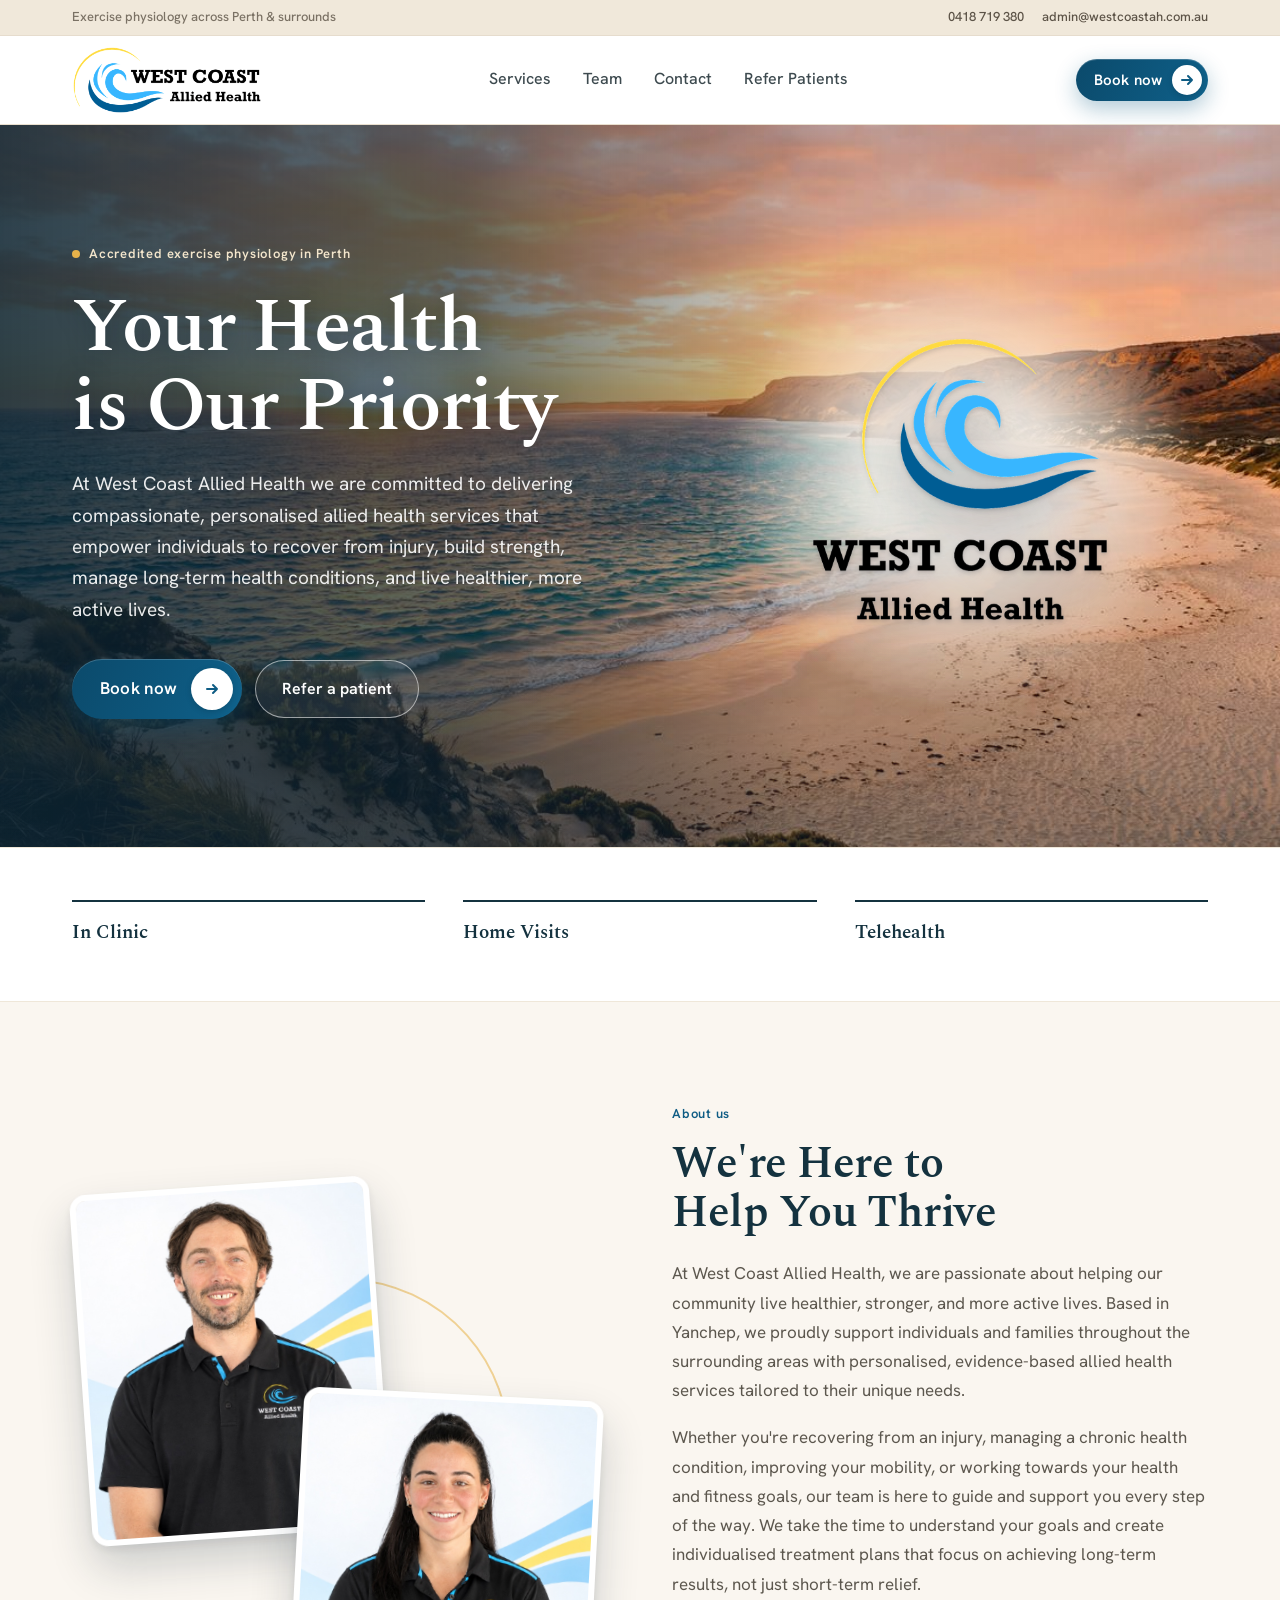
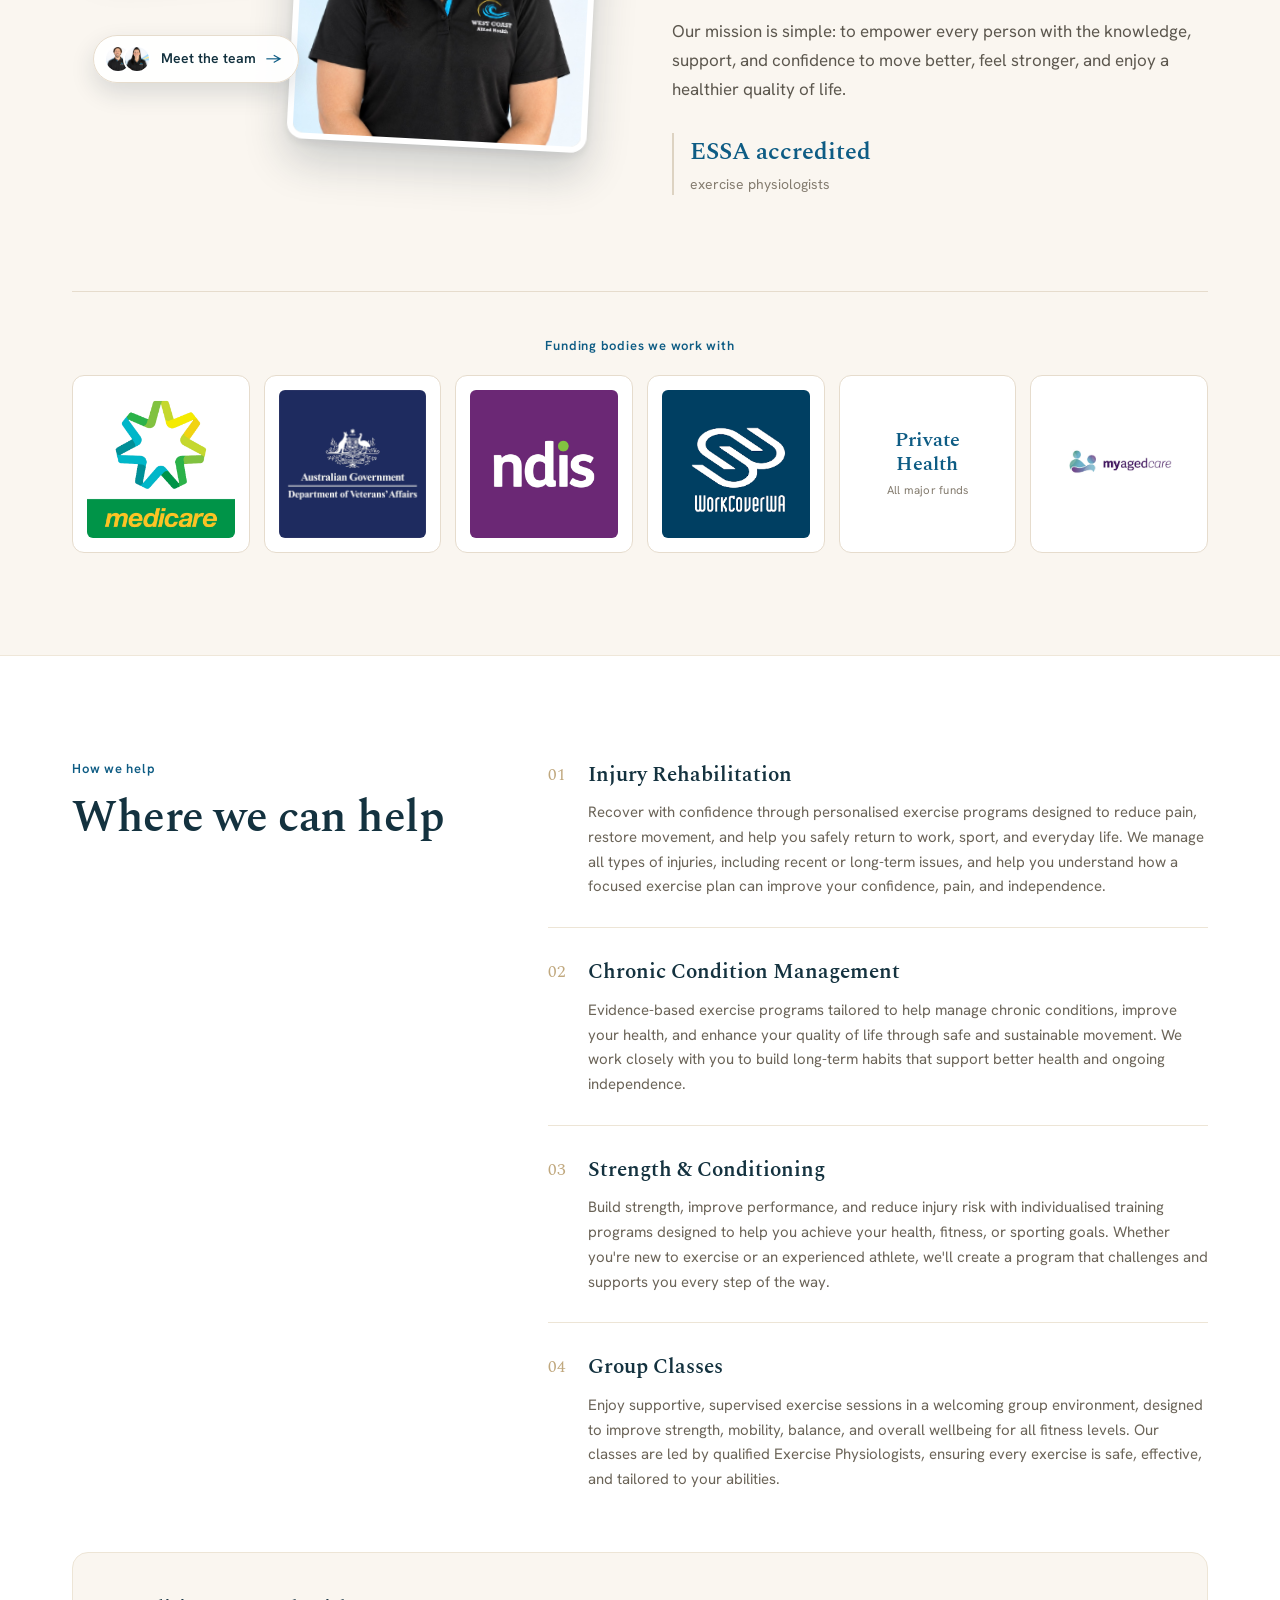
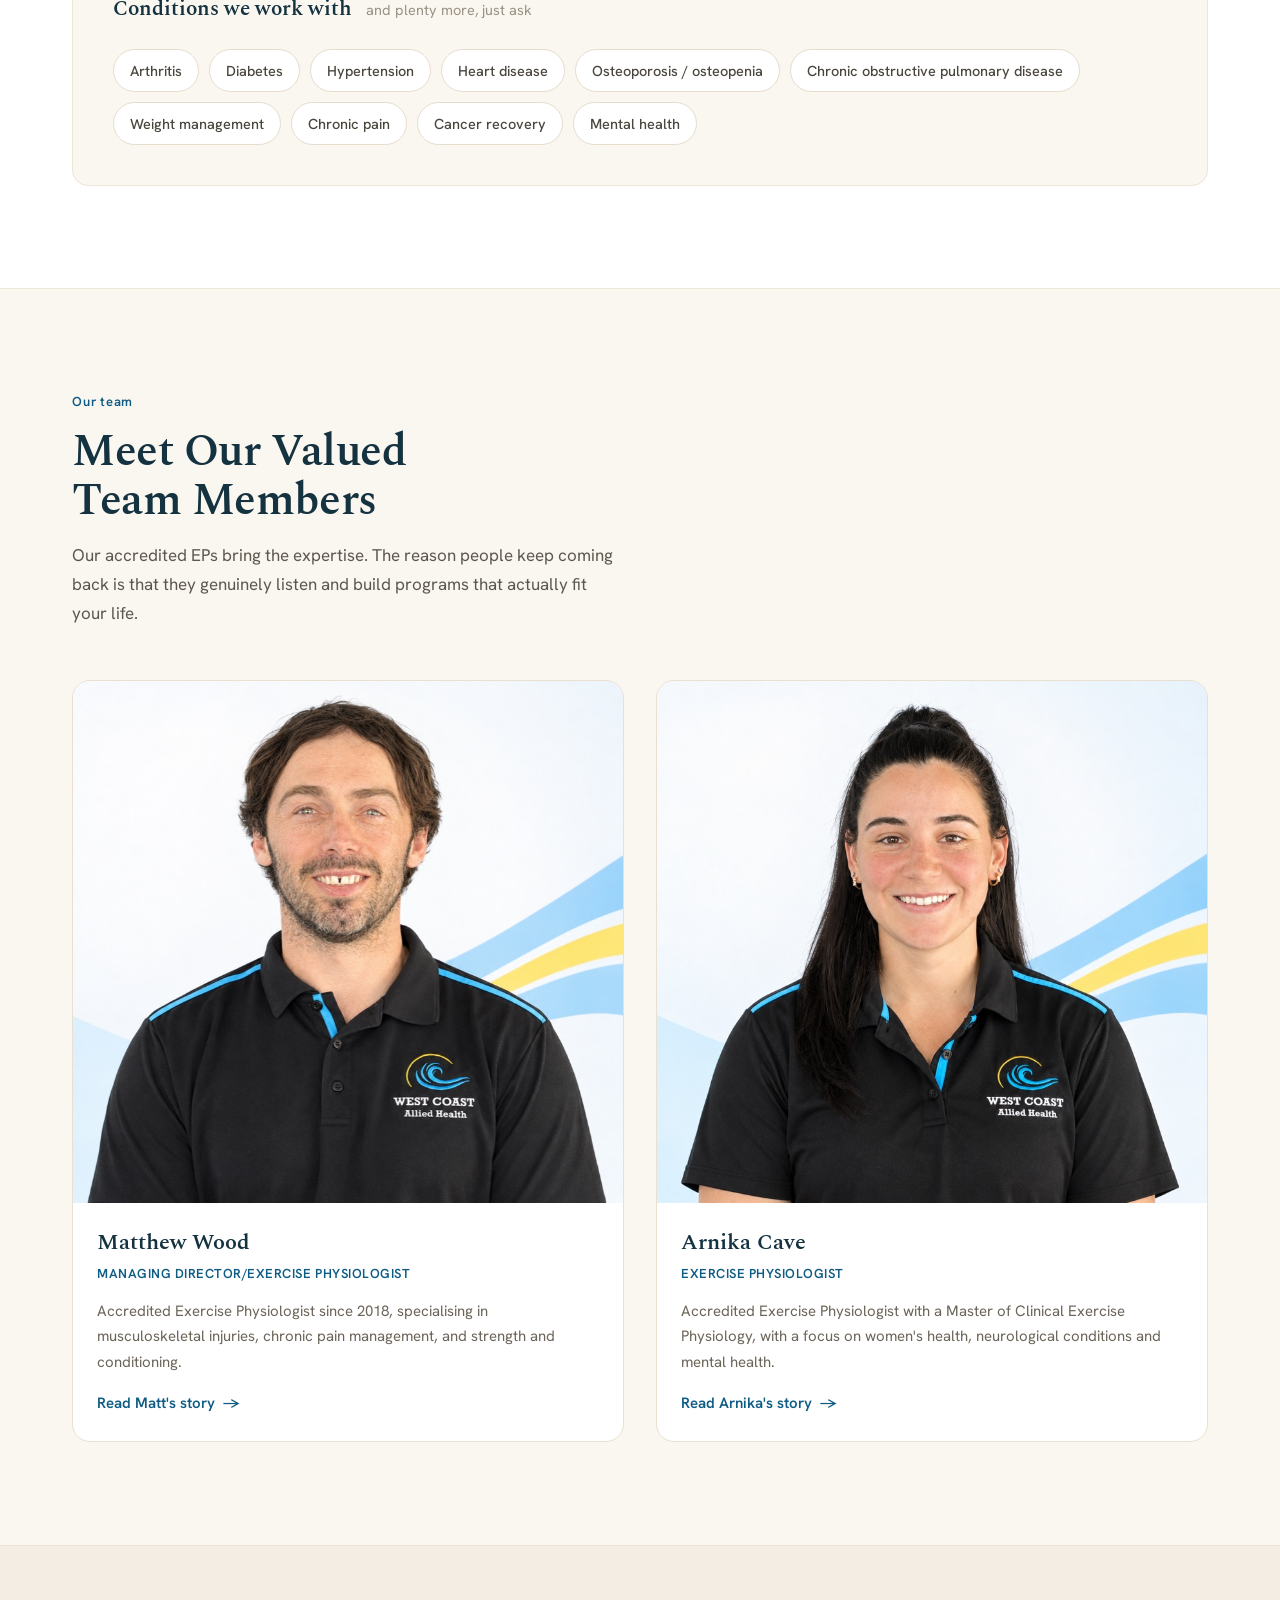
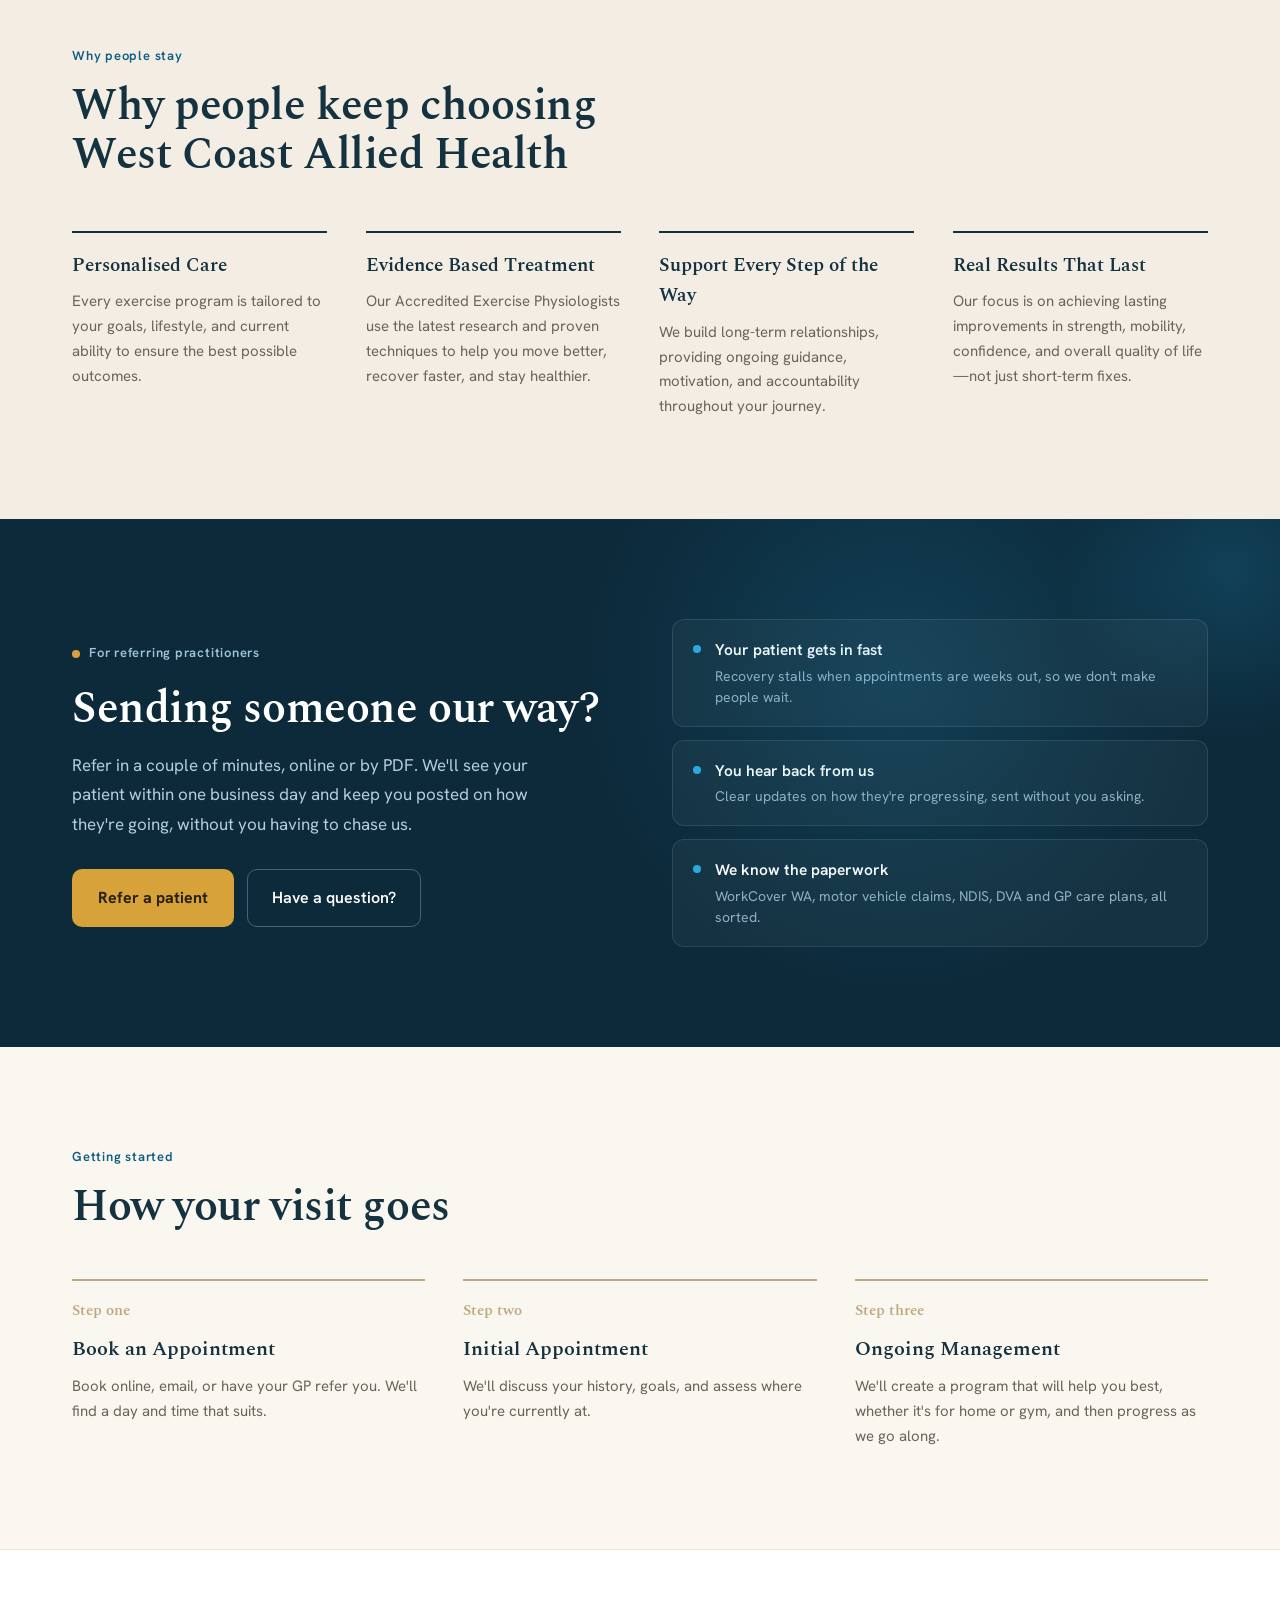
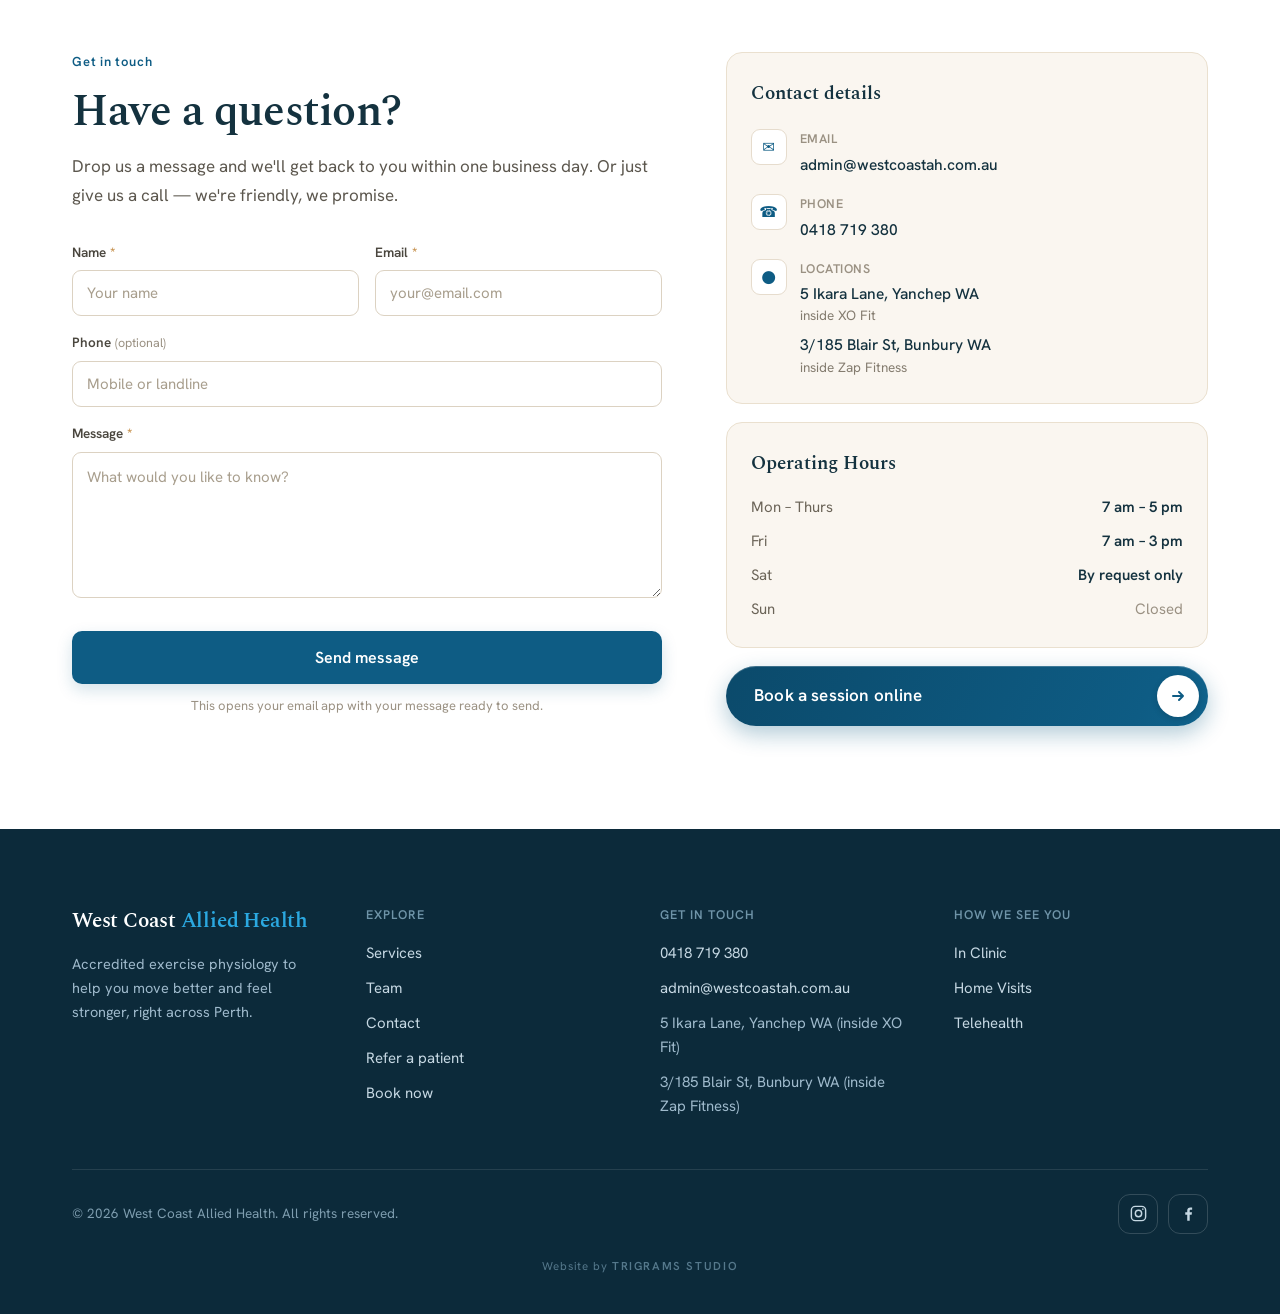
==== commit 63d7f711: "Footer: Instagram/Facebook icons and subtle TRIGRAMS STUDIO credit Co-Authored-By: Claude Opus 5.5 <" ====
--- a/index.html
+++ b/index.html
@@ -512,13 +512,11 @@
         </div>
       </div>
     </div>
-    <div style="margin-top:clamp(36px,4vw,52px);padding-top:24px;border-top:1px solid rgba(255,255,255,.1);display:flex;flex-wrap:wrap;gap:14px;justify-content:space-between;align-items:center;">
+    <div class="footer-bottom">
       <span style="font-size:13.5px;color:#7E9DAF;">&copy; <span id="year"></span> West Coast Allied Health. All rights reserved.</span>
-      <div style="display:flex;gap:10px;">
-        <a href="https://www.instagram.com/westcoastalliedhealth/" target="_blank" rel="noopener" aria-label="Instagram" class="h-social" style="width:38px;height:38px;border-radius:10px;border:1px solid rgba(255,255,255,.14);display:flex;align-items:center;justify-content:center;transition:background .2s ease;"><span style="width:14px;height:14px;border:2px solid #C6D8E3;border-radius:5px;display:block;"></span></a>
-        <a href="#" aria-label="Facebook" class="h-social" style="width:38px;height:38px;border-radius:10px;border:1px solid rgba(255,255,255,.14);display:flex;align-items:center;justify-content:center;transition:background .2s ease;"><span style="width:8px;height:14px;border:2px solid #C6D8E3;border-right:none;border-top-left-radius:4px;border-bottom-left-radius:4px;display:block;"></span></a>
-      </div>
-    </div>
+      <div class="footer-socials"><a href="https://www.instagram.com/westcoastalliedhealth/" target="_blank" rel="noopener" aria-label="West Coast Allied Health on Instagram" class="social-btn"><svg viewBox="0 0 24 24" fill="none" stroke="currentColor" stroke-width="1.8" stroke-linecap="round" stroke-linejoin="round" aria-hidden="true"><rect x="3" y="3" width="18" height="18" rx="5"/><circle cx="12" cy="12" r="4"/><circle cx="17.5" cy="6.5" r="1" fill="currentColor" stroke="none"/></svg></a><a href="#" target="_blank" rel="noopener" aria-label="West Coast Allied Health on Facebook" class="social-btn"><svg viewBox="0 0 24 24" fill="currentColor" aria-hidden="true"><path d="M13.5 21v-7.5h2.5l.4-3H13.5V8.6c0-.87.25-1.46 1.5-1.46h1.6V4.46A21 21 0 0 0 14.27 4.3c-2.3 0-3.87 1.4-3.87 3.98v2.22H7.9v3h2.5V21h3.1z"/></svg></a></div>
+    </div>
+    <div class="footer-credit"><a href="https://trigrams.studio" target="_blank" rel="noopener" class="site-credit">Website by <span>TRIGRAMS STUDIO</span></a></div>
   </div>
 </footer>
 
--- a/assets/fx.css
+++ b/assets/fx.css
@@ -145,3 +145,15 @@
   .reveal .as-back,.reveal .as-front{opacity:1!important;}
 }
 @media(max-width:880px){.nav-book-btn.btn-book{display:none;}}
+
+/* ── Footer: socials + studio credit ── */
+.footer-bottom{margin-top:clamp(36px,4vw,52px);padding-top:24px;border-top:1px solid rgba(255,255,255,.1);display:flex;flex-wrap:wrap;gap:14px;justify-content:space-between;align-items:center;}
+.footer-socials{display:flex;gap:10px;}
+.social-btn{width:40px;height:40px;border-radius:12px;border:1px solid rgba(255,255,255,.16);color:#C6D8E3;display:grid;place-items:center;transition:background .25s ease,color .25s ease,border-color .25s ease,transform .3s cubic-bezier(.2,.8,.2,1);}
+.social-btn svg{width:19px;height:19px;display:block;}
+.social-btn:hover{background:#fff;color:#0C2A3A;border-color:#fff;transform:translateY(-3px);}
+.social-btn:focus-visible{outline:3px solid #E7B24A;outline-offset:2px;}
+.footer-credit{margin-top:18px;text-align:center;}
+.site-credit{font-size:11.5px;letter-spacing:.08em;color:#55788B;text-decoration:none;transition:color .2s ease;}
+.site-credit span{font-weight:600;letter-spacing:.14em;}
+.site-credit:hover{color:#C6D8E3;}
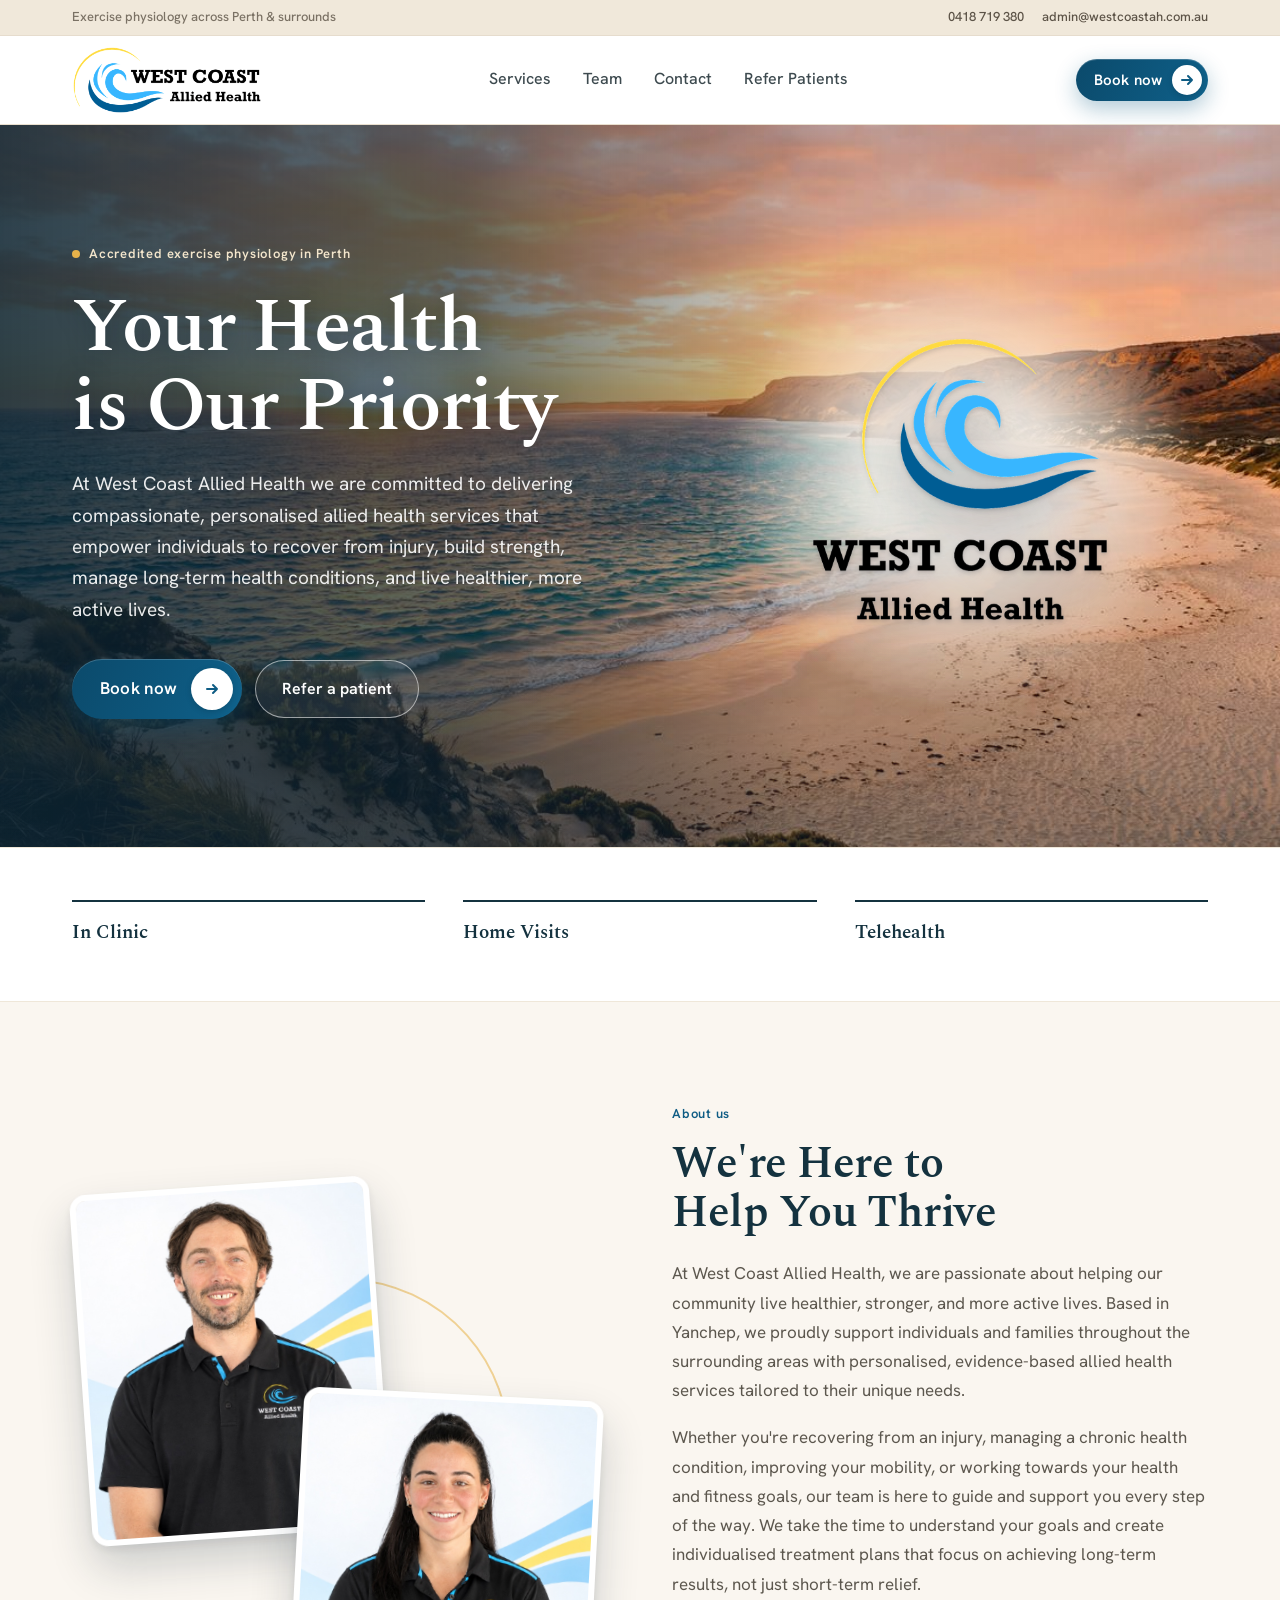
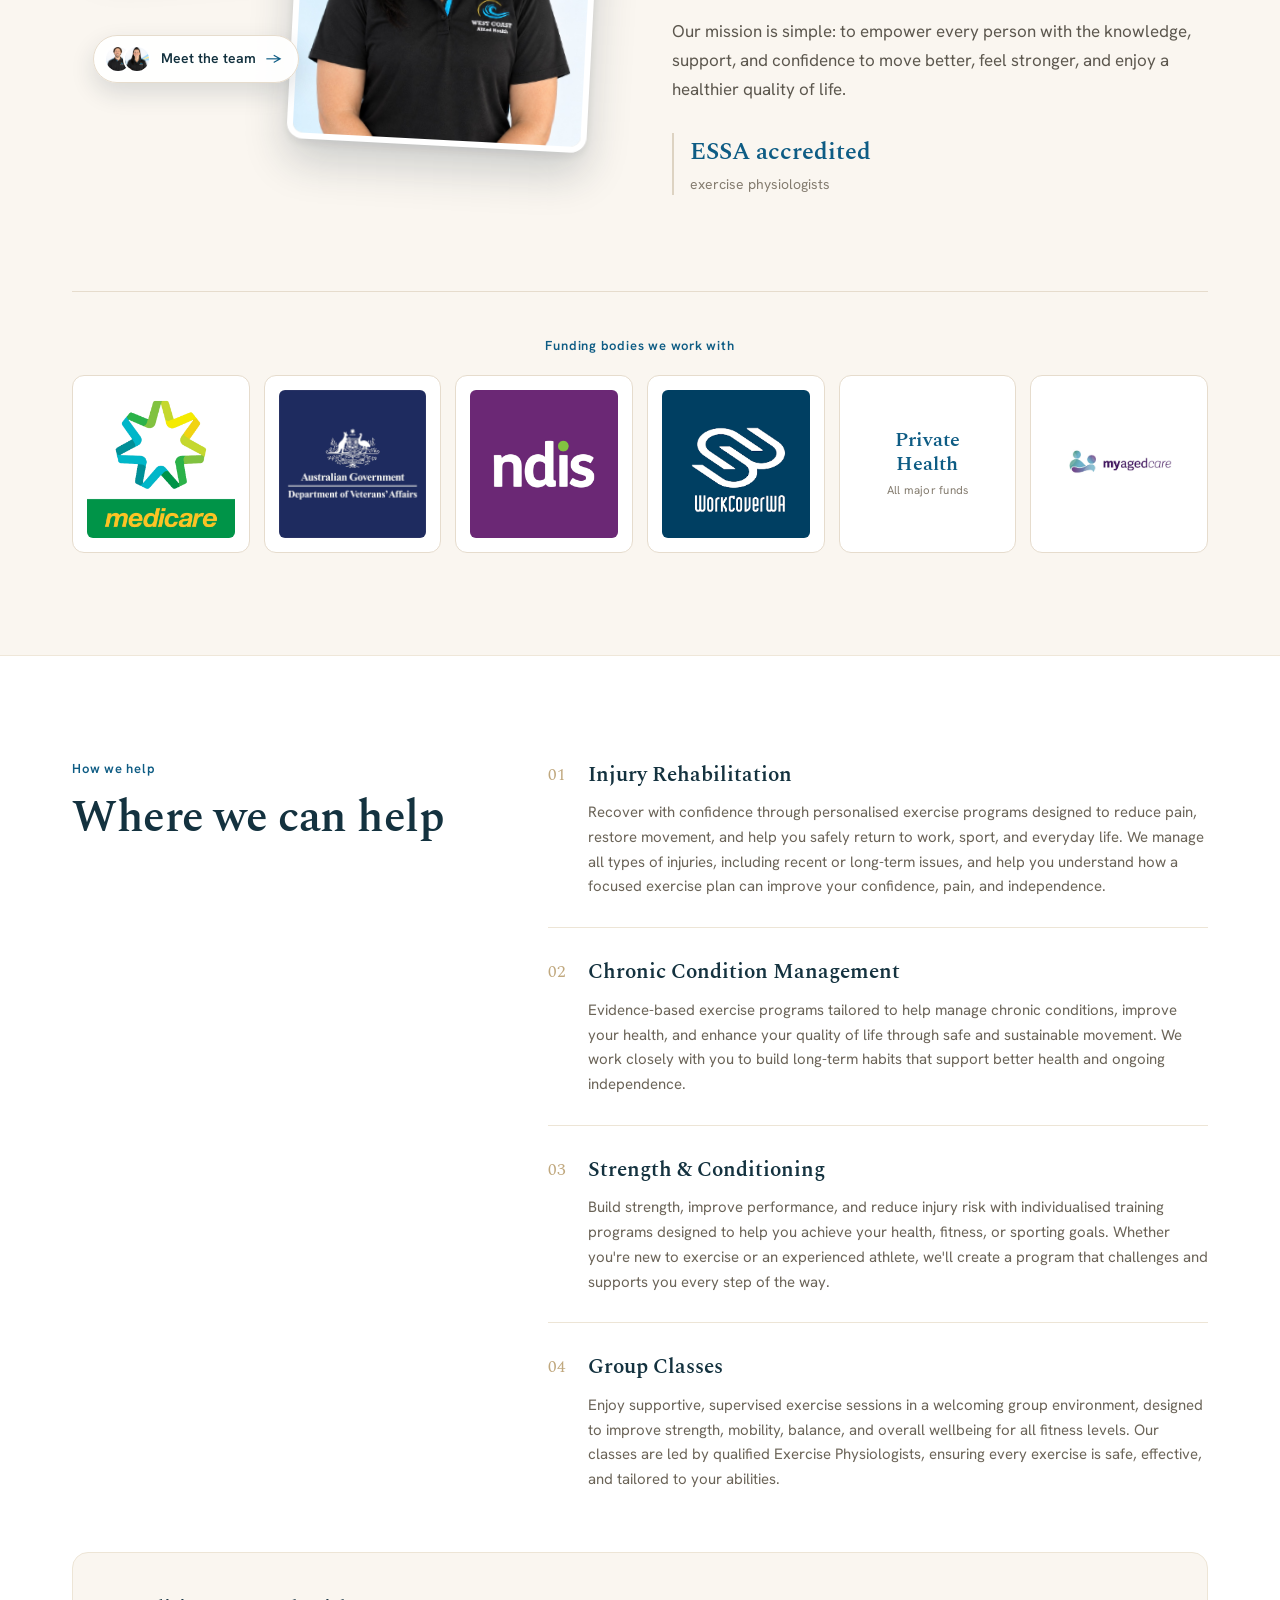
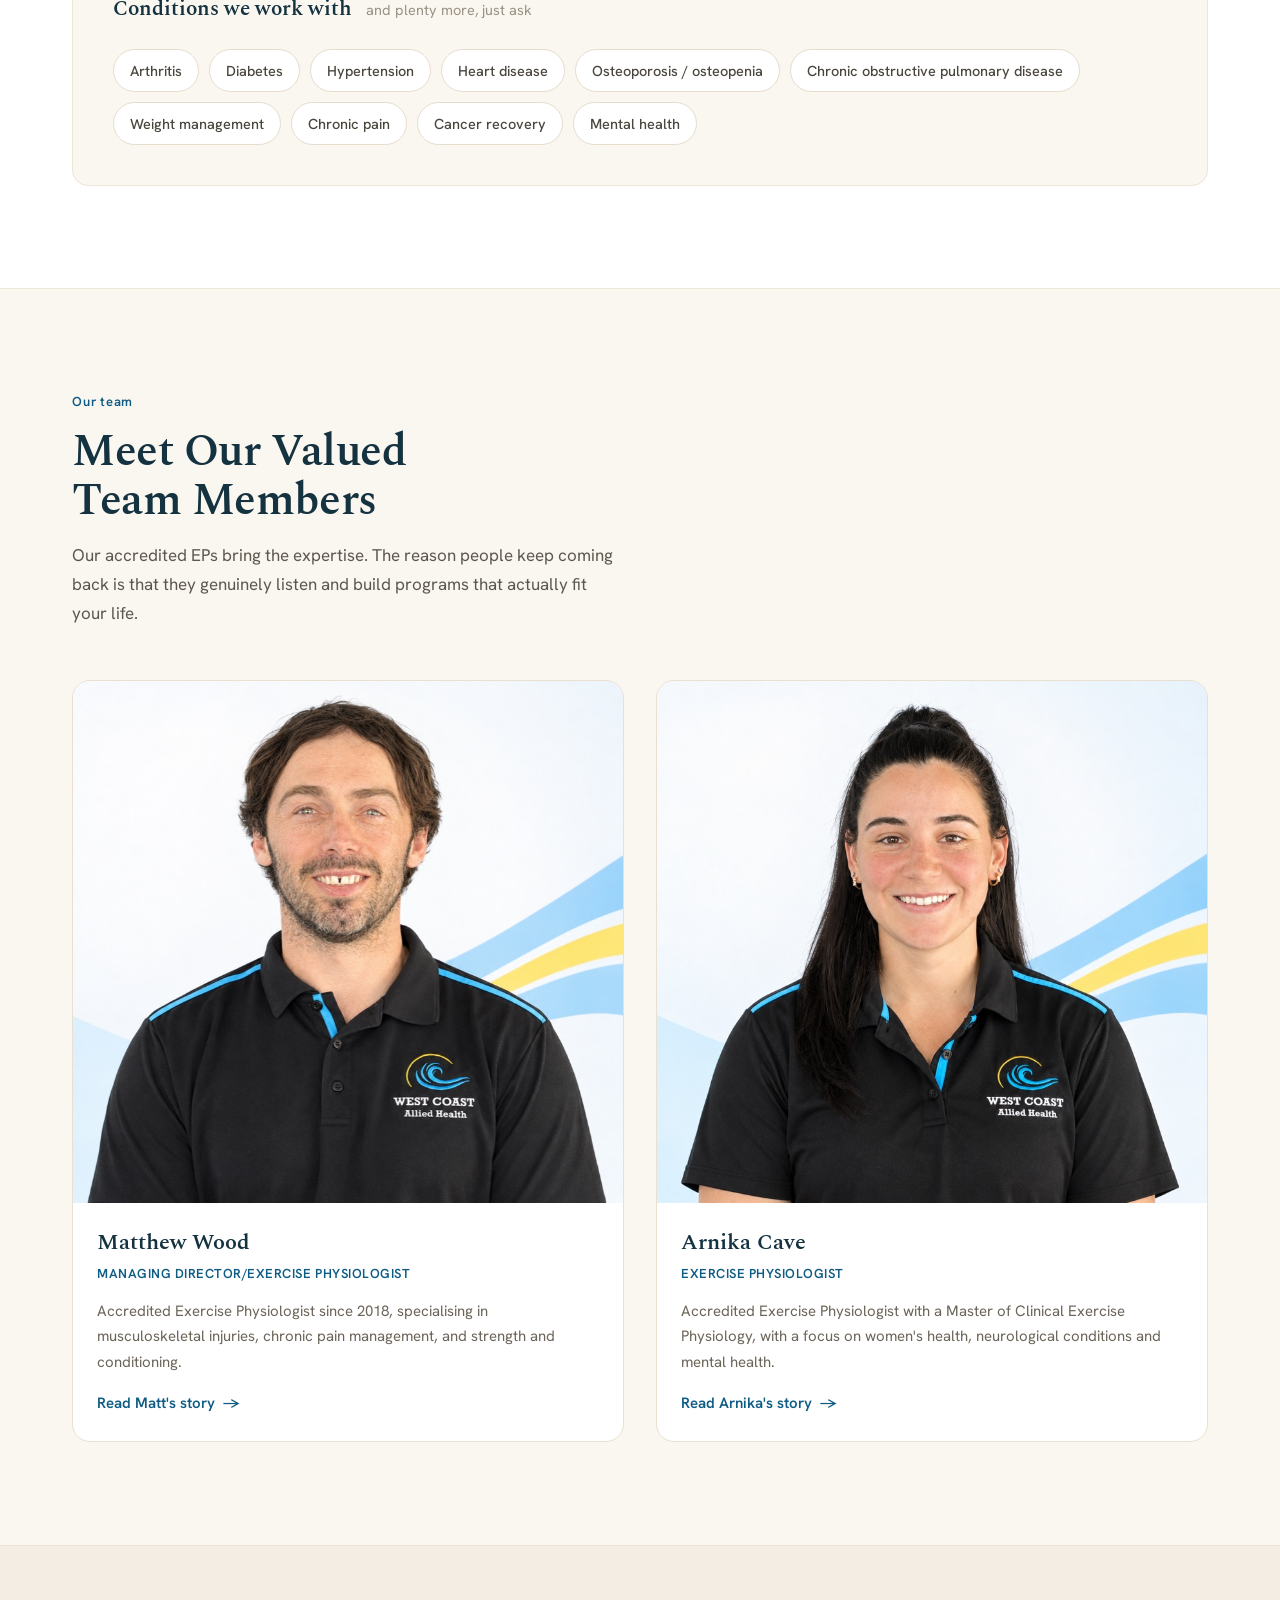
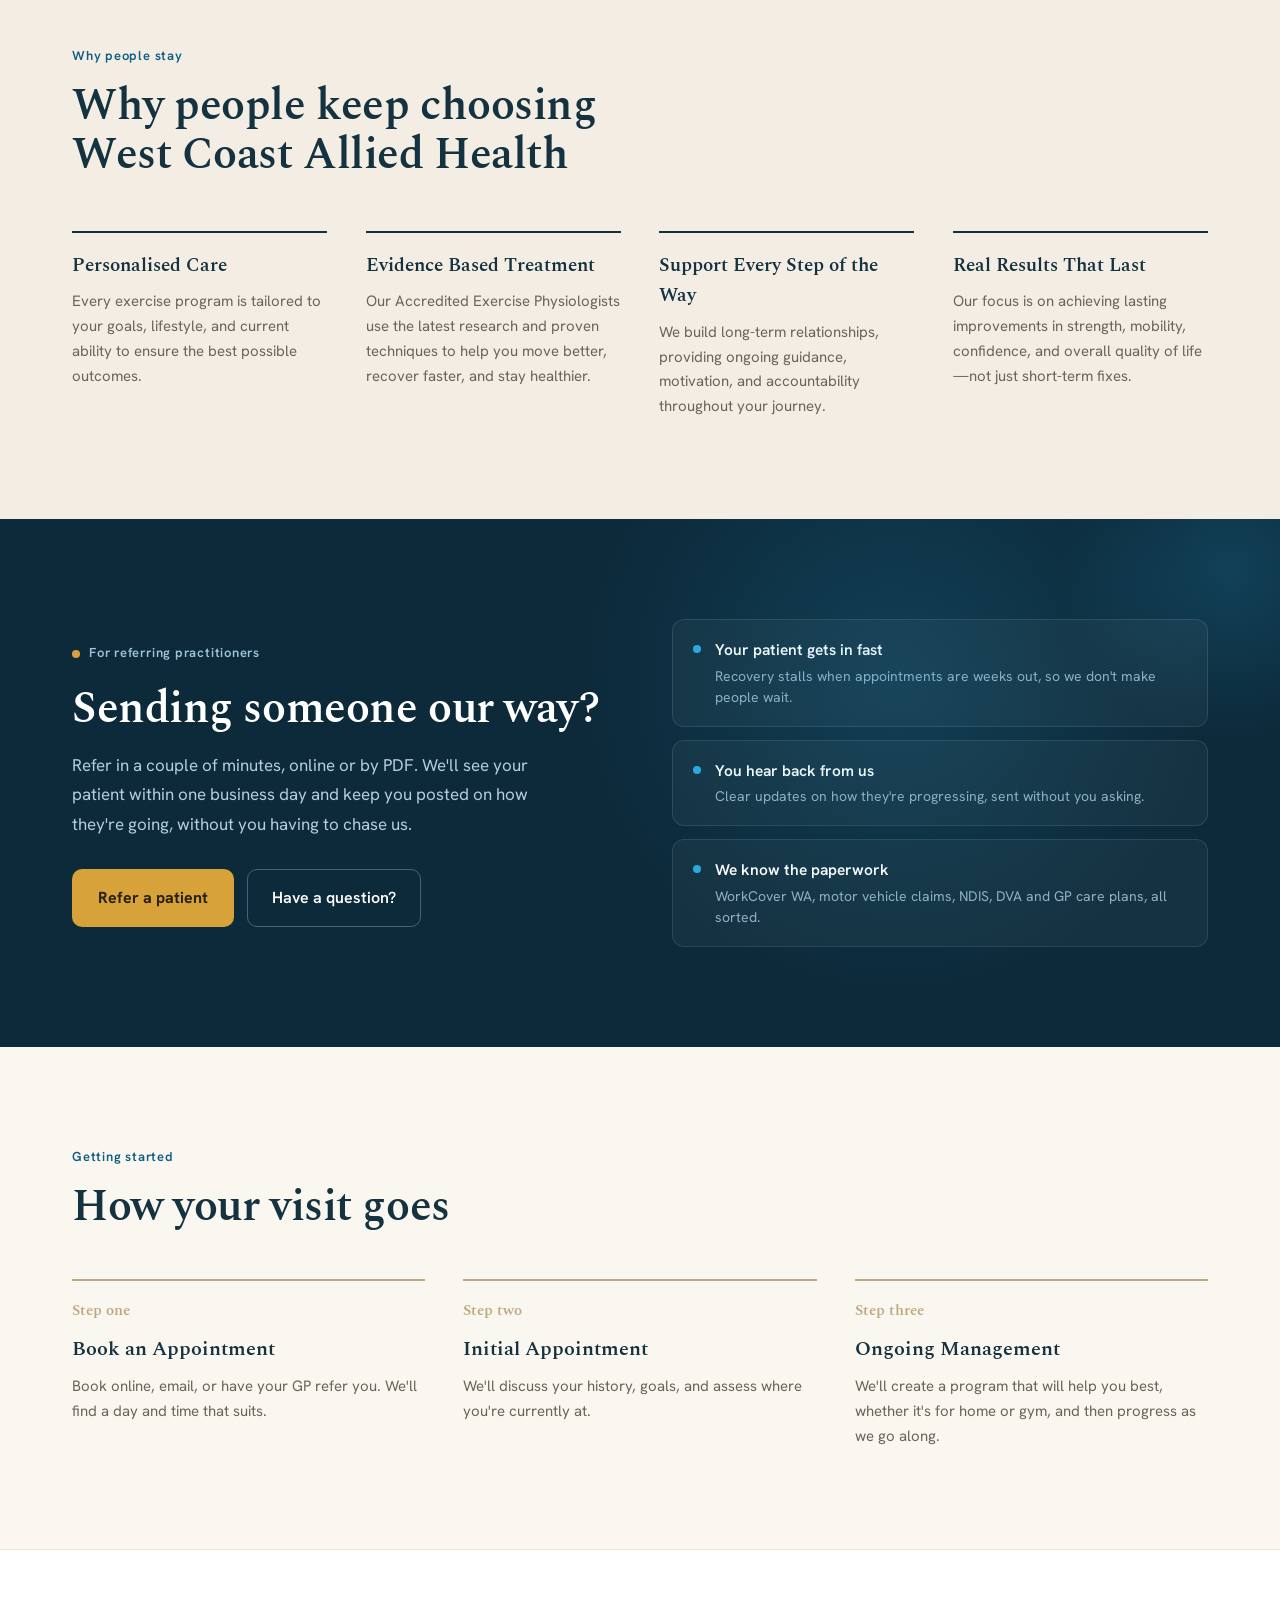
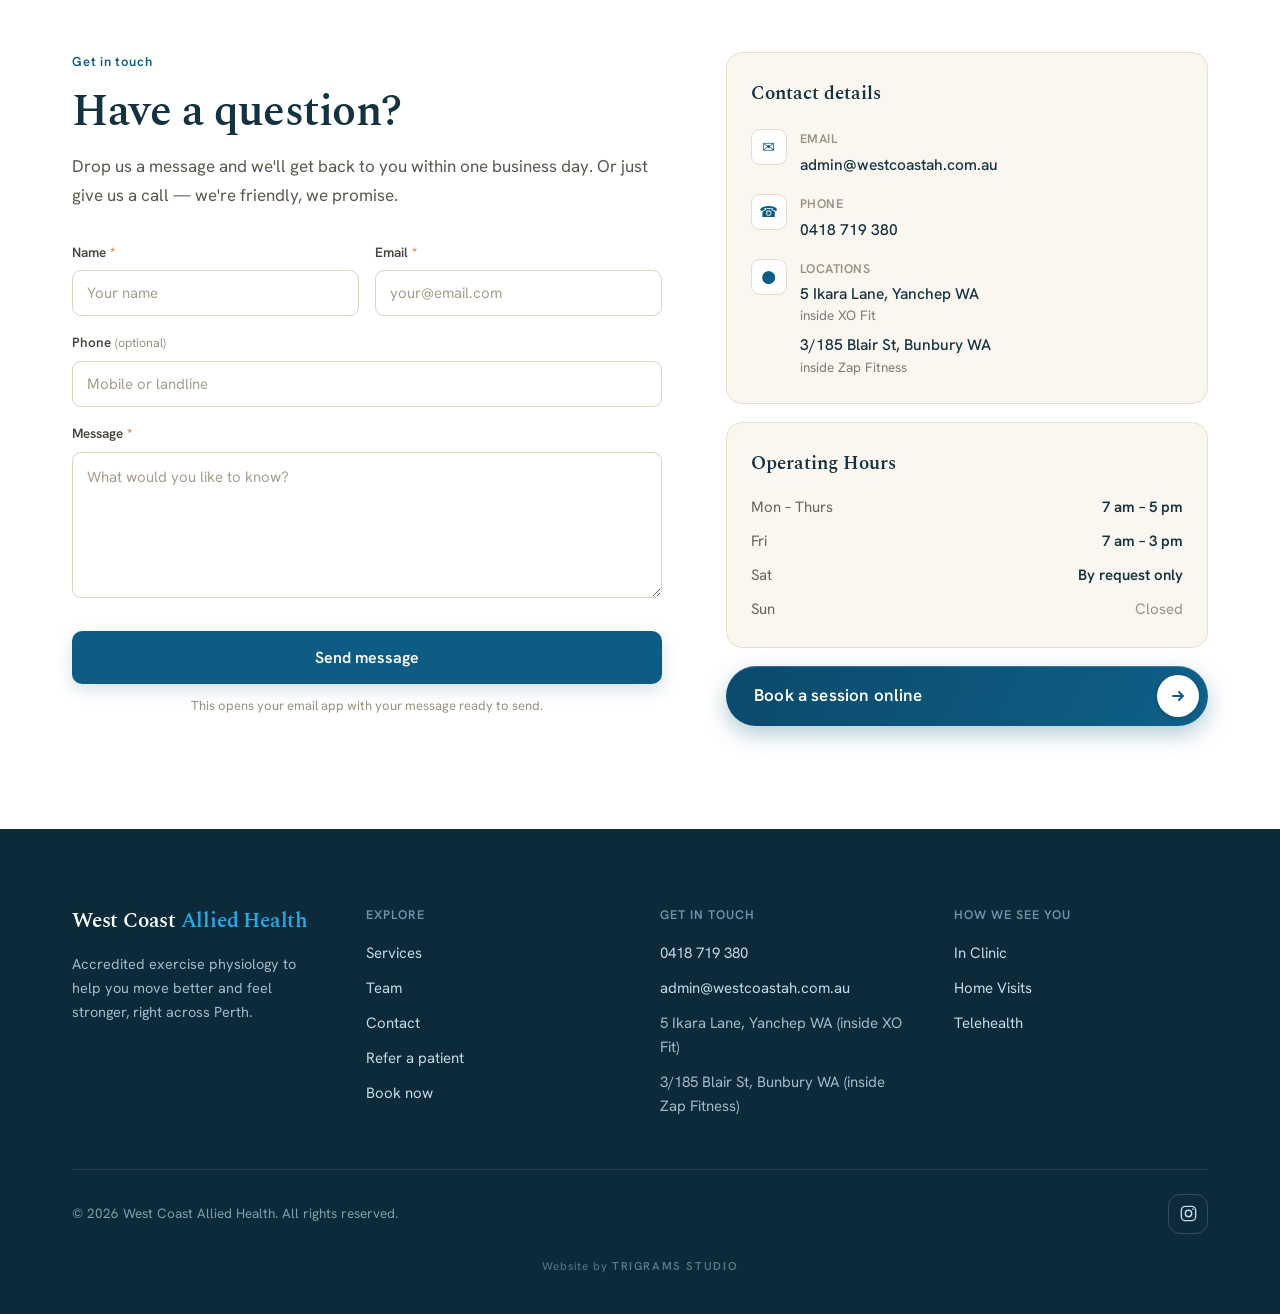
==== commit a3f2b637: "Hide Facebook icon until page URL is confirmed Co-Authored-By: Claude Opus 5.5 <noreply@anthropic.co" ====
--- a/index.html
+++ b/index.html
@@ -514,7 +514,7 @@
     </div>
     <div class="footer-bottom">
       <span style="font-size:13.5px;color:#7E9DAF;">&copy; <span id="year"></span> West Coast Allied Health. All rights reserved.</span>
-      <div class="footer-socials"><a href="https://www.instagram.com/westcoastalliedhealth/" target="_blank" rel="noopener" aria-label="West Coast Allied Health on Instagram" class="social-btn"><svg viewBox="0 0 24 24" fill="none" stroke="currentColor" stroke-width="1.8" stroke-linecap="round" stroke-linejoin="round" aria-hidden="true"><rect x="3" y="3" width="18" height="18" rx="5"/><circle cx="12" cy="12" r="4"/><circle cx="17.5" cy="6.5" r="1" fill="currentColor" stroke="none"/></svg></a><a href="#" target="_blank" rel="noopener" aria-label="West Coast Allied Health on Facebook" class="social-btn"><svg viewBox="0 0 24 24" fill="currentColor" aria-hidden="true"><path d="M13.5 21v-7.5h2.5l.4-3H13.5V8.6c0-.87.25-1.46 1.5-1.46h1.6V4.46A21 21 0 0 0 14.27 4.3c-2.3 0-3.87 1.4-3.87 3.98v2.22H7.9v3h2.5V21h3.1z"/></svg></a></div>
+      <div class="footer-socials"><a href="https://www.instagram.com/westcoastalliedhealth/" target="_blank" rel="noopener" aria-label="West Coast Allied Health on Instagram" class="social-btn"><svg viewBox="0 0 24 24" fill="none" stroke="currentColor" stroke-width="1.8" stroke-linecap="round" stroke-linejoin="round" aria-hidden="true"><rect x="3" y="3" width="18" height="18" rx="5"/><circle cx="12" cy="12" r="4"/><circle cx="17.5" cy="6.5" r="1" fill="currentColor" stroke="none"/></svg></a></div>
     </div>
     <div class="footer-credit"><a href="https://trigrams.studio" target="_blank" rel="noopener" class="site-credit">Website by <span>TRIGRAMS STUDIO</span></a></div>
   </div>
